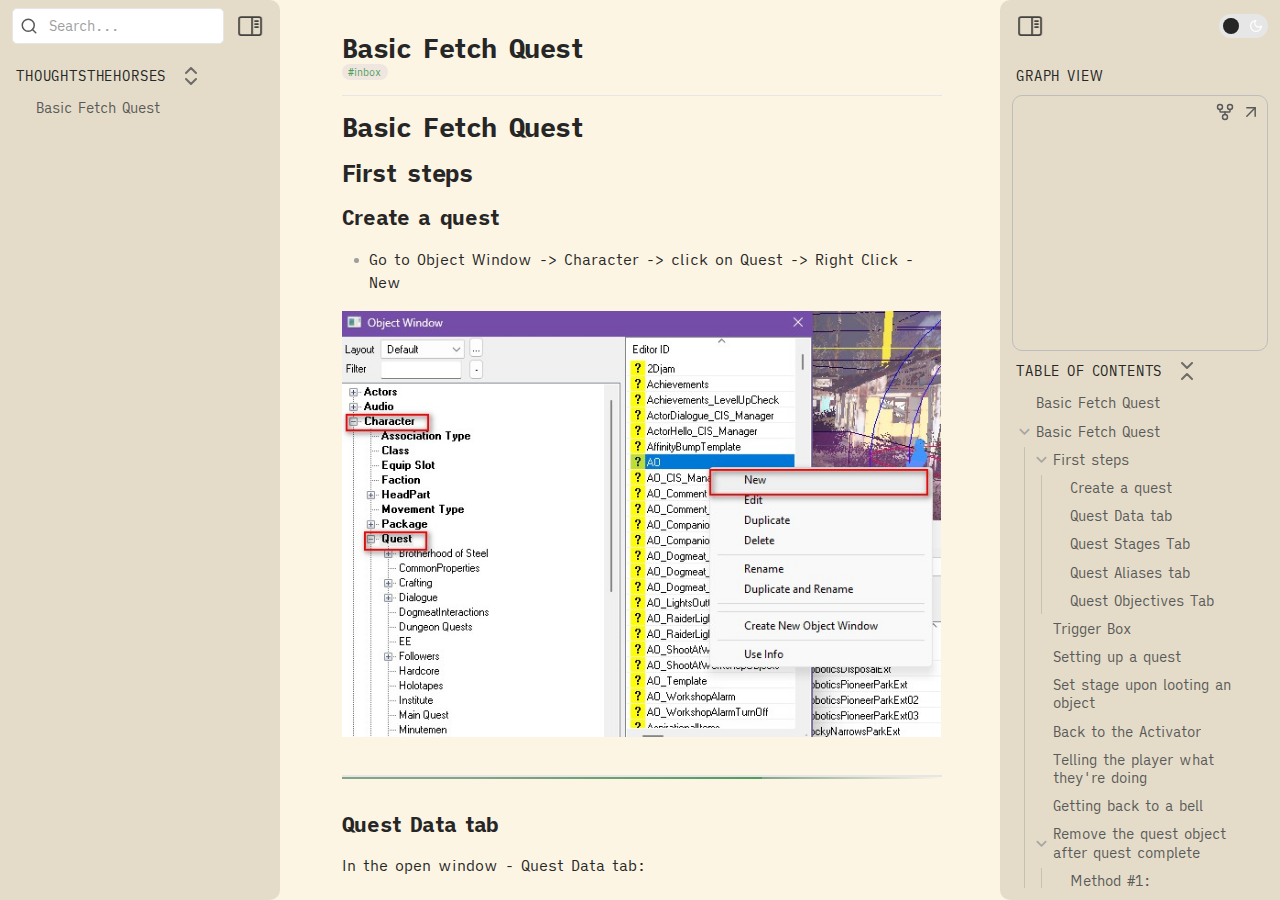
==== index.html @ 08d600d8 "index" ====
<!DOCTYPE html> <html lang="en"><head>
<title>Basic Fetch Quest</title>
<base href=".">
<meta name="pathname" content="basic-fetch-quest.html">
<meta name="description" content="ThoughtsTheHorses - Basic Fetch Quest">
<meta property="og:title" content="Basic Fetch Quest">
<meta property="og:description" content="ThoughtsTheHorses - Basic Fetch Quest">
<meta property="og:type" content="website">
<meta property="og:url" content="basic-fetch-quest.html">
<meta property="og:image" content="app:/b90b2c4c52a01c85ecaa053e6151684f502d/C:/Users/maxpe/Documents/WORK STATION/ObsidianVaults/ThoughtsTheHorses/attachments/image/Basic Fetch Quest-1677757065014.jpeg?1735212727461">
<meta name="author" content="Maksim Ilinskii"><meta property="og:site_name" content="ThoughtsTheHorses"><meta name="viewport" content="width=device-width, initial-scale=1.0, user-scalable=yes, minimum-scale=1.0, maximum-scale=5.0"><meta charset="UTF-8"><link rel="alternate" type="application/rss+xml" title="RSS Feed" href="site-lib/rss.xml"><script async="" id="webpage-script" src="site-lib/scripts/webpage.js" onload="this.onload=null;this.setAttribute(&quot;loaded&quot;, &quot;true&quot;)"></script><script async="" id="graph-wasm-script" src="site-lib/scripts/graph-wasm.js" onload="this.onload=null;this.setAttribute(&quot;loaded&quot;, &quot;true&quot;)"></script><script async="" id="graph-render-worker-script" src="site-lib/scripts/graph-render-worker.js" onload="this.onload=null;this.setAttribute(&quot;loaded&quot;, &quot;true&quot;)"></script><link rel="icon" href="site-lib/media/favicon.png"><link rel="preload" href="site-lib/styles/snippets.css" as="style" onload="this.onload=null;this.rel='stylesheet'"><noscript><link rel="stylesheet" href="site-lib/styles/snippets.css"></noscript><link rel="stylesheet" href="site-lib/styles/obsidian.css"><link rel="preload" href="site-lib/styles/other-plugins.css" as="style" onload="this.onload=null;this.rel='stylesheet'"><noscript><link rel="stylesheet" href="site-lib/styles/other-plugins.css"></noscript><link rel="stylesheet" href="site-lib/styles/theme.css"><link rel="preload" href="site-lib/styles/global-variable-styles.css" as="style" onload="this.onload=null;this.rel='stylesheet'"><noscript><link rel="stylesheet" href="site-lib/styles/global-variable-styles.css"></noscript><link rel="preload" href="site-lib/styles/supported-plugins.css" as="style" onload="this.onload=null;this.rel='stylesheet'"><noscript><link rel="stylesheet" href="site-lib/styles/supported-plugins.css"></noscript><link rel="preload" href="site-lib/styles/main-styles.css" as="style" onload="this.onload=null;this.rel='stylesheet'"><noscript><link rel="stylesheet" href="site-lib/styles/main-styles.css"></noscript><style>body{--line-width:40em;--line-width-adaptive:40em;--file-line-width:40em;--sidebar-width:min(20em, 80vw);--collapse-arrow-size:11px;--tree-vertical-spacing:1.3em;--sidebar-margin:12px}:root{background-color:#202124}.sidebar{height:100%;font-size:14px;z-index:10;min-width:calc(var(--sidebar-width) + var(--divider-width-hover));max-width:calc(var(--sidebar-width) + var(--divider-width-hover));position:relative;overflow:hidden;overflow:clip;transition:min-width ease-in-out,max-width ease-in-out;transition-duration:.2s;contain:size}#left-sidebar{left:0}#right-sidebar{right:0}.sidebar.is-collapsed{min-width:0;max-width:0}.sidebar.floating{position:absolute}.sidebar .leaf-content{height:100%;min-width:calc(var(--sidebar-width) - var(--divider-width-hover));top:0;padding:var(--sidebar-margin);padding-top:4em;line-height:var(--line-height-tight);background-color:var(--background-secondary);transition:background-color,border-right,border-left,box-shadow;transition-duration:var(--color-fade-speed);transition-timing-function:ease-in-out;position:absolute;display:flex;flex-direction:column}.sidebar:not(.is-collapsed) .leaf-content{min-width:calc(max(100%,var(--sidebar-width)) - 3px);max-width:calc(max(100%,var(--sidebar-width)) - 3px)}#left-sidebar-content{left:0;border-top-right-radius:var(--radius-l);border-bottom-right-radius:var(--radius-l)}#right-sidebar-content{right:0;border-top-left-radius:var(--radius-l);border-bottom-left-radius:var(--radius-l)}.sidebar #left-sidebar-content,.sidebar #right-sidebar-content{contain:none!important;container-type:normal!important;animation:none!important}.sidebar:has(.leaf-content:empty):has(.topbar-content:empty){display:none}.sidebar-topbar{height:2em;width:var(--sidebar-width);top:var(--sidebar-margin);padding-inline:var(--sidebar-margin);z-index:1;position:fixed;display:flex;align-items:center;transition:width ease-in-out;transition-duration:inherit}.sidebar.is-collapsed .sidebar-topbar{width:calc(2.3em + var(--sidebar-margin) * 2)}.sidebar .sidebar-topbar.is-collapsed{width:0}#left-sidebar .sidebar-topbar{left:0;flex-direction:row}#right-sidebar .sidebar-topbar{right:0;flex-direction:row-reverse}#left-sidebar .topbar-content{margin-right:calc(2.3em + var(--sidebar-margin));flex-direction:row}#right-sidebar .topbar-content{margin-left:calc(2.3em + var(--sidebar-margin));flex-direction:row-reverse}.topbar-content{overflow:hidden visible;overflow:clip visible;width:100%;height:100%;display:flex;align-items:center;transition:inherit}.sidebar.is-collapsed .topbar-content{width:0;transition:inherit}.clickable-icon.sidebar-collapse-icon{background-color:transparent;color:var(--icon-color-focused);padding:2px!important;margin:0!important;height:100%!important;width:2.3em!important;margin-inline:0.14em!important;position:absolute}#left-sidebar .clickable-icon.sidebar-collapse-icon{transform:rotateY(180deg);right:var(--sidebar-margin)}#right-sidebar .clickable-icon.sidebar-collapse-icon{transform:rotateY(180deg);left:var(--sidebar-margin)}.clickable-icon.sidebar-collapse-icon svg.svg-icon{width:100%;height:100%}.feature-title{margin-left:4px;text-transform:uppercase;letter-spacing:.06em;margin-top:.75em;margin-bottom:.75em}.feature-header{display:flex;align-items:center;padding-top:0;font-size:1em;padding-left:0}body.floating-sidebars .sidebar{position:absolute}body{transition:background-color var(--color-fade-speed) ease-in-out}#layout{display:flex;flex-direction:row;height:100%;width:100%;align-items:stretch;justify-content:center}#center-content{flex-basis:100%;max-width:100%;width:100%;height:100%;display:flex;flex-direction:column;align-items:center;transition:opacity .2s ease-in-out;contain:inline-size}.hide{opacity:0!important;transition:opacity .2s ease-in-out;pointer-events:none}#center-content>.obsidian-document{padding-left:2em;padding-right:1em;margin-bottom:0;width:100%;width:-webkit-fill-available;width:-moz-available;width:fill-available;transition:background-color var(--color-fade-speed) ease-in-out;border-top-right-radius:var(--window-radius,var(--radius-m));border-top-left-radius:var(--window-radius,var(--radius-m));overflow-x:hidden!important;overflow-y:auto!important;display:flex!important;flex-direction:column!important;align-items:center!important;contain:inline-size}body #center-content>.obsidian-document>.markdown-preview-sizer{padding-bottom:80vh;width:100%;max-width:var(--line-width);flex-basis:var(--line-width);transition:background-color var(--color-fade-speed) ease-in-out;contain:inline-size}#center-content>.obsidian-document>div{width:100%!important;transition:background-color var(--color-fade-speed) ease-in-out;contain:inline-size}#center-content>.obsidian-document:not([data-type=markdown]).embed{display:flex;padding:1em;height:100%;width:100%;align-items:center;justify-content:center}#center-content>.obsidian-document:not([data-type=markdown]).embed>*{max-width:100%;max-height:100%;object-fit:contain}:not(h1,h2,h3,h4,h5,h6):has(> :is(.math:not(.math-inline),table)){overflow-x:auto!important}#center-content>.obsidian-document:not([data-type=markdown]){overflow-x:auto;contain:content;padding:0;margin:0;height:100%}.obsidian-document[data-type=attachment]{display:flex;flex-direction:column;align-items:center;justify-content:center;height:100%;width:100%}.obsidian-document[data-type=attachment]>*{outline:0;border:none;box-shadow:none}.obsidian-document[data-type=attachment] :is(img){max-width:90%;max-height:90%;object-fit:contain}.obsidian-document[data-type=attachment]>:is(audio){width:100%;max-width:min(90%,var(--line-width))}.obsidian-document[data-type=attachment]>:is(embed,iframe,video){width:100%;height:100%;max-width:100%;max-height:100%;object-fit:contain}.canvas-wrapper>:is(.header,.footer){z-index:100;position:absolute;display:flex;justify-content:center;flex-direction:column;width:100%;align-items:center}.scroll-highlight{position:absolute;width:100%;height:100%;pointer-events:none;z-index:1000;background-color:hsla(var(--color-accent-hsl),.25);opacity:0;padding:1em;inset:50%;translate:-50% -50%;border-radius:var(--radius-s)}</style><script defer="">async function loadIncludes(){let e=document.querySelectorAll("link[itemprop='include']");for(const t of e){let e=t.getAttribute("href");try{let o="";if(e.startsWith("https:")||e.startsWith("http:")||"file:"!=window.location.protocol){const l=await fetch(e);if(!l.ok){console.log("Could not include file: "+e),t?.remove();continue}o=await l.text()}else{const t=document.getElementById(btoa(encodeURI(e)));if(t){const e=JSON.parse(decodeURI(atob(t.getAttribute("value")??"")));o=e?.data??""}}let l=document.createRange().createContextualFragment(o),n=Array.from(l.children);for(let e of n)e?.classList?.add("hide"),e.style.transition="opacity 0.5s ease-in-out",setTimeout((()=>{e?.classList?.remove("hide")}),10);t.before(l),t.remove(),console.log("Included text: "+o),console.log("Included file: "+e)}catch(o){t?.remove(),console.log("Could not include file: "+e,o);continue}}}document.addEventListener("DOMContentLoaded",(()=>{loadIncludes()}));let isFileProtocol="file:"==location.protocol;function waitLoadScripts(e,t){let o=e.map((e=>document.getElementById(e+"-script")));!function e(l){let n=o[l],c=l+1;n?(n&&"true"!=n.getAttribute("loaded")||l<o.length&&e(c),l<o.length&&n.addEventListener("load",(()=>e(c)))):l<o.length?e(c):t()}(0)}</script></head><body class="publish css-settings-manager is-hidden-frameless show-ribbon code-styler code-styler-style-inline code-styler-gutter-highlight is-focused"><script defer="">let theme=localStorage.getItem("theme")||(window.matchMedia("(prefers-color-scheme: dark)").matches?"dark":"light");"dark"==theme?(document.body.classList.add("theme-dark"),document.body.classList.remove("theme-light")):(document.body.classList.add("theme-light"),document.body.classList.remove("theme-dark")),window.innerWidth<480?document.body.classList.add("is-phone"):window.innerWidth<768?document.body.classList.add("is-tablet"):window.innerWidth<1024?document.body.classList.add("is-small-screen"):document.body.classList.add("is-large-screen")</script><div class="parsed-feature-container" style="display: contents;"><link itemprop="include" href="site-lib/html/custom-head-content-content.html"></div><div id="layout"><div id="left-content" class="leaf" style="--sidebar-width: var(--sidebar-width-left);"><div id="left-sidebar" class="sidebar"><div class="sidebar-handle"></div><div class="sidebar-topbar"><div class="topbar-content"><div id="search-container"><div id="search-wrapper"><input enterkeyhint="search" type="search" spellcheck="false" placeholder="Search..."><div aria-label="Clear search" id="search-clear-button"></div></div></div></div><div class="clickable-icon sidebar-collapse-icon"><svg xmlns="http://www.w3.org/2000/svg" width="100%" height="100%" viewBox="0 0 24 24" fill="none" stroke="currentColor" stroke-width="3" stroke-linecap="round" stroke-linejoin="round" class="svg-icon"><path d="M21 3H3C1.89543 3 1 3.89543 1 5V19C1 20.1046 1.89543 21 3 21H21C22.1046 21 23 20.1046 23 19V5C23 3.89543 22.1046 3 21 3Z"></path><path d="M10 4V20"></path><path d="M4 7H7"></path><path d="M4 10H7"></path><path d="M4 13H7"></path></svg></div></div><div class="sidebar-content-wrapper"><div id="left-sidebar-content" class="leaf-content"><link itemprop="include" href="site-lib/html/file-tree-content.html"></div></div><script defer="">let ls = document.querySelector("#left-sidebar"); ls.classList.toggle("is-collapsed", window.innerWidth < 768); ls.style.setProperty("--sidebar-width", localStorage.getItem("sidebar-left-width"));</script></div></div><div id="center-content" class="leaf"><div class="obsidian-document markdown-preview-view markdown-rendered node-insert-event is-readable-line-width allow-fold-headings allow-fold-lists show-indentation-guide show-properties" data-type="markdown"><style id="MJX-CHTML-styles"></style><pre class="frontmatter language-yaml" tabindex="0" style="display: none;"><code class="language-yaml is-loaded"><span class="token key atrule">title</span><span class="token punctuation">:</span> Basic Fetch Quest
<span class="token key atrule">type</span><span class="token punctuation">:</span> 
<span class="token key atrule">created</span><span class="token punctuation">:</span> 12<span class="token punctuation">-</span>02<span class="token punctuation">-</span><span class="token number">2025</span><span class="token punctuation">,</span> 8<span class="token punctuation">:</span>30 pm
<span class="token key atrule">company</span><span class="token punctuation">:</span> 
<span class="token key atrule">project</span><span class="token punctuation">:</span> 
<span class="token key atrule">author</span><span class="token punctuation">:</span> Maksim Ilinskii
<span class="token key atrule">aliases</span><span class="token punctuation">:</span> 
<span class="token key atrule">source</span><span class="token punctuation">:</span> 
<span class="token key atrule">tags</span><span class="token punctuation">:</span>
  <span class="token punctuation">-</span> inbox</code><button class="copy-code-button"><svg xmlns="http://www.w3.org/2000/svg" width="24" height="24" viewBox="0 0 24 24" fill="none" stroke="currentColor" stroke-width="2" stroke-linecap="round" stroke-linejoin="round" class="svg-icon lucide-copy"><rect x="8" y="8" width="14" height="14" rx="2" ry="2"></rect><path d="M4 16c-1.1 0-2-.9-2-2V4c0-1.1.9-2 2-2h10c1.1 0 2 .9 2 2"></path></svg></button></pre><div class="markdown-preview-sizer markdown-preview-section"><div class="header"><h1 class="page-title heading" id="Basic_Fetch_Quest_0">Basic Fetch Quest</h1><div class="data-bar"></div></div><div class="markdown-preview-pusher" style="width: 1px; height: 0.1px; margin-bottom: 0px;"></div><div class="el-h1"><h1 data-heading="Basic Fetch Quest" dir="auto" class="heading" id="Basic_Fetch_Quest_1"><span class="heading-collapse-indicator collapse-indicator collapse-icon"><svg xmlns="http://www.w3.org/2000/svg" width="24" height="24" viewBox="0 0 24 24" fill="none" stroke="currentColor" stroke-width="2" stroke-linecap="round" stroke-linejoin="round" class="svg-icon right-triangle"><path d="M3 8L12 17L21 8"></path></svg></span>Basic Fetch Quest</h1></div><div class="el-h2"><h2 data-heading="First steps" dir="auto" class="heading" id="First_steps_0"><span class="heading-collapse-indicator collapse-indicator collapse-icon"><svg xmlns="http://www.w3.org/2000/svg" width="24" height="24" viewBox="0 0 24 24" fill="none" stroke="currentColor" stroke-width="2" stroke-linecap="round" stroke-linejoin="round" class="svg-icon right-triangle"><path d="M3 8L12 17L21 8"></path></svg></span>First steps</h2></div><div class="el-h3"><h3 data-heading="Create a quest" dir="auto" class="heading" id="Create_a_quest_0"><span class="heading-collapse-indicator collapse-indicator collapse-icon"><svg xmlns="http://www.w3.org/2000/svg" width="24" height="24" viewBox="0 0 24 24" fill="none" stroke="currentColor" stroke-width="2" stroke-linecap="round" stroke-linejoin="round" class="svg-icon right-triangle"><path d="M3 8L12 17L21 8"></path></svg></span>Create a quest</h3></div><div class="el-ul"><ul class="has-list-bullet">
<li data-line="0" dir="auto"><span class="list-bullet"></span>Go to Object Window -&gt; Character -&gt; click on Quest -&gt; Right Click - New </li>
</ul></div><div class="el-p"><p dir="auto"><span alt="Basic Fetch Quest-1677757065014.jpeg" src="attachments/image/basic-fetch-quest-1677757065014.jpeg" class="internal-embed media-embed image-embed is-loaded" target="_self"><img alt="Basic Fetch Quest-1677757065014.jpeg" src="attachments/image/basic-fetch-quest-1677757065014.jpeg" target="_self"></span></p></div><div class="el-hr"><hr></div><div class="el-h3"><h3 data-heading="Quest Data tab" dir="auto" class="heading" id="Quest_Data_tab_0"><span class="heading-collapse-indicator collapse-indicator collapse-icon"><svg xmlns="http://www.w3.org/2000/svg" width="24" height="24" viewBox="0 0 24 24" fill="none" stroke="currentColor" stroke-width="2" stroke-linecap="round" stroke-linejoin="round" class="svg-icon right-triangle"><path d="M3 8L12 17L21 8"></path></svg></span>Quest Data tab</h3></div><div class="el-p"><p dir="auto">In the open window - Quest Data tab:</p></div><div class="el-ul"><ul class="has-list-bullet">
<li data-line="0" dir="auto"><span class="list-bullet"></span>Give ID</li>
<li data-line="1" dir="auto"><span class="list-bullet"></span>Give the Quest Name</li>
<li data-line="2" dir="auto"><span class="list-bullet"></span>Type: Side Quests </li>
<li data-line="3" dir="auto"><span class="list-bullet"></span>Give a Priority 50</li>
<li data-line="4" dir="auto"><span class="list-bullet"></span>Remove Start Game Enabled</li>
<li data-line="5" dir="auto"><span class="list-bullet"></span>Quest Completion XP - XPMiscQuestLowLvlSmaller</li>
</ul></div><div class="el-p"><p dir="auto"><span alt="Basic Fetch Quest-1677757600637.jpeg" src="attachments/image/basic-fetch-quest-1677757600637.jpeg" class="internal-embed media-embed image-embed is-loaded" target="_self"><img alt="Basic Fetch Quest-1677757600637.jpeg" src="attachments/image/basic-fetch-quest-1677757600637.jpeg" target="_self"></span></p></div><div class="el-hr"><hr></div><div class="el-h3"><h3 data-heading="Quest Stages Tab" dir="auto" class="heading" id="Quest_Stages_Tab_0"><span class="heading-collapse-indicator collapse-indicator collapse-icon"><svg xmlns="http://www.w3.org/2000/svg" width="24" height="24" viewBox="0 0 24 24" fill="none" stroke="currentColor" stroke-width="2" stroke-linecap="round" stroke-linejoin="round" class="svg-icon right-triangle"><path d="M3 8L12 17L21 8"></path></svg></span>Quest Stages Tab</h3></div><div class="el-p"><p dir="auto">In Quest Stages tab:</p></div><div class="el-ul"><ul class="has-list-bullet">
<li data-line="0" dir="auto"><span class="list-bullet"></span>Set up the stages
Stage 10 <strong>Papyrus Fragment</strong>:</li>
</ul></div><div class="el-pre code-styler-pre-parent"><pre class="code-styler-pre" defaultfold="false"><div class="code-styler-header-container-hidden"></div><code data-line="0"><div class="code-styler-line"><div class="code-styler-line-number">1</div><div class="code-styler-line-text">SetObjectiveDisplayed(10)</div></div></code><button class="copy-code-button"><svg xmlns="http://www.w3.org/2000/svg" width="24" height="24" viewBox="0 0 24 24" fill="none" stroke="currentColor" stroke-width="2" stroke-linecap="round" stroke-linejoin="round" class="svg-icon lucide-copy"><rect x="8" y="8" width="14" height="14" rx="2" ry="2"></rect><path d="M4 16c-1.1 0-2-.9-2-2V4c0-1.1.9-2 2-2h10c1.1 0 2 .9 2 2"></path></svg></button></pre></div><div class="el-p"><p dir="auto">Stage 20:</p></div><div class="el-pre code-styler-pre-parent"><pre class="code-styler-pre" defaultfold="false"><div class="code-styler-header-container-hidden"></div><code data-line="0"><div class="code-styler-line"><div class="code-styler-line-number">1</div><div class="code-styler-line-text">SetObjectiveCompleted(10)</div></div><div class="code-styler-line"><div class="code-styler-line-number">2</div><div class="code-styler-line-text">SetObjectiveDisplayed(20)</div></div></code><button class="copy-code-button"><svg xmlns="http://www.w3.org/2000/svg" width="24" height="24" viewBox="0 0 24 24" fill="none" stroke="currentColor" stroke-width="2" stroke-linecap="round" stroke-linejoin="round" class="svg-icon lucide-copy"><rect x="8" y="8" width="14" height="14" rx="2" ry="2"></rect><path d="M4 16c-1.1 0-2-.9-2-2V4c0-1.1.9-2 2-2h10c1.1 0 2 .9 2 2"></path></svg></button></pre></div><div class="el-p"><p dir="auto">Stage 30:
First you need to set everything up. Follow the tutorial, then check out <a data-tooltip-position="top" aria-label="Basic Fetch Quest > Method 2" data-href="Basic Fetch Quest#Method 2" href="basic-fetch-quest.html#Method_2_0" class="internal-link" target="_self" rel="noopener nofollow">Method 2 down below</a> to get the script for Stage 30.</p></div><div class="el-hr"><hr></div><div class="el-h3"><h3 data-heading="Quest Aliases tab" dir="auto" class="heading" id="Quest_Aliases_tab_0"><span class="heading-collapse-indicator collapse-indicator collapse-icon"><svg xmlns="http://www.w3.org/2000/svg" width="24" height="24" viewBox="0 0 24 24" fill="none" stroke="currentColor" stroke-width="2" stroke-linecap="round" stroke-linejoin="round" class="svg-icon right-triangle"><path d="M3 8L12 17L21 8"></path></svg></span>Quest Aliases tab</h3></div><div class="el-p"><p dir="auto">You need to have a reference to an object. </p></div><div class="el-p"><p dir="auto">Right-click → <mark>New Reference Alias</mark></p></div><div class="el-p"><p dir="auto"><span alt="Basic Fetch Quest-1677759608216.jpeg" src="attachments/image/basic-fetch-quest-1677759608216.jpeg" class="internal-embed media-embed image-embed is-loaded" target="_self"><img alt="Basic Fetch Quest-1677759608216.jpeg" src="attachments/image/basic-fetch-quest-1677759608216.jpeg" target="_self"></span></p></div><div class="el-hr"><hr></div><div class="el-p"><p dir="auto">In the open Reference Alias window:</p></div><div class="el-ul"><ul class="has-list-bullet">
<li data-line="0" dir="auto"><span class="list-bullet"></span>Give Alias a name </li>
<li data-line="1" dir="auto"><span class="list-bullet"></span>Click Specific Reference → Select Forced Reference</li>
</ul></div><div class="el-p"><p dir="auto"><span alt="Basic Fetch Quest-1677759893121.jpeg" src="attachments/image/basic-fetch-quest-1677759893121.jpeg" class="internal-embed media-embed image-embed is-loaded" target="_self"><img alt="Basic Fetch Quest-1677759893121.jpeg" src="attachments/image/basic-fetch-quest-1677759893121.jpeg" target="_self"></span></p></div><div class="el-hr"><hr></div><div class="el-p"><p dir="auto">In the open window, Select Reference in Render Window</p></div><div class="el-p"><p dir="auto"><span alt="Basic Fetch Quest-1677759941079.jpeg" src="attachments/image/basic-fetch-quest-1677759941079.jpeg" class="internal-embed media-embed image-embed is-loaded" target="_self"><img alt="Basic Fetch Quest-1677759941079.jpeg" src="attachments/image/basic-fetch-quest-1677759941079.jpeg" target="_self"></span></p></div><div class="el-p"><p dir="auto">There, you click on the object in the world.</p></div><div class="el-hr"><hr></div><div class="el-h3"><h3 data-heading="Quest Objectives Tab" dir="auto" class="heading" id="Quest_Objectives_Tab_0"><span class="heading-collapse-indicator collapse-indicator collapse-icon"><svg xmlns="http://www.w3.org/2000/svg" width="24" height="24" viewBox="0 0 24 24" fill="none" stroke="currentColor" stroke-width="2" stroke-linecap="round" stroke-linejoin="round" class="svg-icon right-triangle"><path d="M3 8L12 17L21 8"></path></svg></span>Quest Objectives Tab</h3></div><div class="el-p"><p dir="auto">In this tab, you need to reference an objective stage to your alias, so to say:</p></div><div class="el-ul"><ul class="has-list-bullet">
<li data-line="0" dir="auto"><span class="list-bullet"></span>Right-click on <mark>Target Ref</mark> → <mark>New</mark> → Select your alias <mark>FirstObjective</mark> (Usually it will default to the first alias it finds by itself)</li>
</ul></div><div class="el-p"><p dir="auto">In the game, it will show the quest marker to the object the player needs to go to.</p></div><div class="el-hr"><hr></div><div class="el-h2"><h2 data-heading="Trigger Box" dir="auto" class="heading" id="Trigger_Box_0"><span class="heading-collapse-indicator collapse-indicator collapse-icon"><svg xmlns="http://www.w3.org/2000/svg" width="24" height="24" viewBox="0 0 24 24" fill="none" stroke="currentColor" stroke-width="2" stroke-linecap="round" stroke-linejoin="round" class="svg-icon right-triangle"><path d="M3 8L12 17L21 8"></path></svg></span>Trigger Box</h2></div><div class="el-ul"><ul class="has-list-bullet">
<li data-line="0" dir="auto"><span class="list-bullet"></span>To add a trigger box, go to Object Windows and find <code class="code-styler-inline">DefaultSetStageTriggerPlayerOnly</code> and drag it into the world</li>
<li data-line="1" dir="auto"><span class="list-bullet"></span>Put it where you want and press 2 to scale it</li>
<li data-line="2" dir="auto"><span class="list-bullet"></span>Then double-click it and go to Scripts tab</li>
<li data-line="3" dir="auto"><span class="list-bullet"></span>Double-click on <code class="code-styler-inline">defaultrefontriggerenter</code>
<span alt="Basic Fetch Quest-1677690144453.jpeg" src="attachments/image/basic-fetch-quest-1677690144453.jpeg" class="internal-embed media-embed image-embed is-loaded" target="_self"><img alt="Basic Fetch Quest-1677690144453.jpeg" src="attachments/image/basic-fetch-quest-1677690144453.jpeg" target="_self"></span></li>
</ul></div><div class="el-blockquote"><blockquote dir="auto">
<p>We deleted the second trigger box from the first tutorial.</p>
</blockquote></div><div class="el-hr"><hr></div><div class="el-ul"><ul class="has-list-bullet">
<li data-line="0" dir="auto"><span class="list-bullet"></span>Then we go to our quest file → <mark>Quest Aliases</mark> and open <mark>FirstObjective</mark> in the list of Alias Names.</li>
</ul></div><div class="el-p"><p dir="auto"><span alt="Basic Fetch Quest-1677678156830.jpeg" src="attachments/image/basic-fetch-quest-1677678156830.jpeg" class="internal-embed media-embed image-embed is-loaded" target="_self"><img alt="Basic Fetch Quest-1677678156830.jpeg" src="attachments/image/basic-fetch-quest-1677678156830.jpeg" target="_self"></span></p></div><div class="el-hr"><hr></div><div class="el-ul"><ul class="has-list-bullet">
<li data-line="0" dir="auto"><span class="list-bullet"></span>Then check that everything is ok:</li>
</ul></div><div class="el-p"><p dir="auto"><span alt="Basic Fetch Quest-1677678219185.jpeg" src="attachments/image/basic-fetch-quest-1677678219185.jpeg" class="internal-embed media-embed image-embed is-loaded" target="_self"><img alt="Basic Fetch Quest-1677678219185.jpeg" src="attachments/image/basic-fetch-quest-1677678219185.jpeg" target="_self"></span></p></div><div class="el-p"><p dir="auto">Sometimes you might get unknown things  here. It's pretty rare generally and usually it solves itself when you hit "Yes" to that. But it's best to make sure.</p></div><div class="el-p"><p dir="auto">When you get those warnings, read them through, take them seriously, and consider what you're about to delete so you won't have any problems.</p></div><div class="el-hr"><hr></div><div class="el-ul"><ul class="has-list-bullet">
<li data-line="0" dir="auto"><span class="list-bullet"></span>For this tutorial, we're going to select a rare blow torch and put it on the ground.</li>
</ul></div><div class="el-p"><p dir="auto"><span alt="Basic Fetch Quest-1677678488657.jpeg" src="attachments/image/basic-fetch-quest-1677678488657.jpeg" class="internal-embed media-embed image-embed is-loaded" target="_self"><img alt="Basic Fetch Quest-1677678488657.jpeg" src="attachments/image/basic-fetch-quest-1677678488657.jpeg" target="_self"></span></p></div><div class="el-hr"><hr></div><div class="el-ul"><ul class="has-list-bullet">
<li data-line="0" dir="auto"><span class="list-bullet"></span>Now you should create an activator. You can either select a <mark>HotelBell</mark> object:</li>
</ul></div><div class="el-p"><p dir="auto"><span alt="Basic Fetch Quest-1677678665908.jpeg" src="attachments/image/basic-fetch-quest-1677678665908.jpeg" class="internal-embed media-embed image-embed is-loaded" target="_self"><img alt="Basic Fetch Quest-1677678665908.jpeg" src="attachments/image/basic-fetch-quest-1677678665908.jpeg" target="_self"></span></p></div><div class="el-div"><div data-callout-metadata="" data-callout-fold="" data-callout="note" class="callout"><div class="callout-title" dir="auto"><div class="callout-icon"><svg xmlns="http://www.w3.org/2000/svg" width="24" height="24" viewBox="0 0 24 24" fill="none" stroke="currentColor" stroke-width="2" stroke-linecap="round" stroke-linejoin="round" class="svg-icon lucide-pencil"><path d="M21.174 6.812a1 1 0 0 0-3.986-3.987L3.842 16.174a2 2 0 0 0-.5.83l-1.321 4.352a.5.5 0 0 0 .623.622l4.353-1.32a2 2 0 0 0 .83-.497z"></path><path d="m15 5 4 4"></path></svg></div><div class="callout-title-inner">Note</div></div><div class="callout-content">
<p dir="auto">I made a custom activator from static object by following <a data-tooltip-position="top" aria-label="Creation Kit make static objects look like activators" data-href="Creation Kit make static objects look like activators" href="games/fallout-4/fallout-4-modding/creation-kit-make-static-objects-look-like-activators.html" class="internal-link" target="_self" rel="noopener nofollow">this</a> tutorial. I made it a phone.</p>
</div></div></div><div class="el-div"><div data-callout-metadata="" data-callout-fold="" data-callout="note" class="callout"><div class="callout-title" dir="auto"><div class="callout-icon"><svg xmlns="http://www.w3.org/2000/svg" width="24" height="24" viewBox="0 0 24 24" fill="none" stroke="currentColor" stroke-width="2" stroke-linecap="round" stroke-linejoin="round" class="svg-icon lucide-pencil"><path d="M21.174 6.812a1 1 0 0 0-3.986-3.987L3.842 16.174a2 2 0 0 0-.5.83l-1.321 4.352a.5.5 0 0 0 .623.622l4.353-1.32a2 2 0 0 0 .83-.497z"></path><path d="m15 5 4 4"></path></svg></div><div class="callout-title-inner">Note</div></div><div class="callout-content">
<p dir="auto">In the example bellow, the Bell's ID is called <mark>kgQuest_TurnInBell</mark>. Further in this tutorial, you'll see the name <mark>mxpQuest_TurnInBell</mark>.</p>
</div></div></div><div class="el-p"><p dir="auto"><span alt="Basic Fetch Quest-1677679041070.jpeg" src="attachments/image/basic-fetch-quest-1677679041070.jpeg" class="internal-embed media-embed image-embed is-loaded" target="_self"><img alt="Basic Fetch Quest-1677679041070.jpeg" src="attachments/image/basic-fetch-quest-1677679041070.jpeg" target="_self"></span></p></div><div class="el-p"><p dir="auto">OR,</p></div><div class="el-p"><p dir="auto">you can select the phone with the activator you've made previously on the workbench:</p></div><div class="el-p"><p dir="auto"><span alt="Basic Fetch Quest-1677679202384.jpeg" src="attachments/image/basic-fetch-quest-1677679202384.jpeg" class="internal-embed media-embed image-embed is-loaded" target="_self"><img alt="Basic Fetch Quest-1677679202384.jpeg" src="attachments/image/basic-fetch-quest-1677679202384.jpeg" target="_self"></span></p></div><div class="el-hr"><hr></div><div class="el-h2"><h2 data-heading="Setting up a quest" dir="auto" class="heading" id="Setting_up_a_quest_0"><span class="heading-collapse-indicator collapse-indicator collapse-icon"><svg xmlns="http://www.w3.org/2000/svg" width="24" height="24" viewBox="0 0 24 24" fill="none" stroke="currentColor" stroke-width="2" stroke-linecap="round" stroke-linejoin="round" class="svg-icon right-triangle"><path d="M3 8L12 17L21 8"></path></svg></span>Setting up a quest</h2></div><div class="el-p"><p dir="auto">A few notes first:</p></div><div class="el-div"><div data-callout-metadata="" data-callout-fold="" data-callout="note" class="callout"><div class="callout-title" dir="auto"><div class="callout-icon"><svg xmlns="http://www.w3.org/2000/svg" width="24" height="24" viewBox="0 0 24 24" fill="none" stroke="currentColor" stroke-width="2" stroke-linecap="round" stroke-linejoin="round" class="svg-icon lucide-pencil"><path d="M21.174 6.812a1 1 0 0 0-3.986-3.987L3.842 16.174a2 2 0 0 0-.5.83l-1.321 4.352a.5.5 0 0 0 .623.622l4.353-1.32a2 2 0 0 0 .83-.497z"></path><path d="m15 5 4 4"></path></svg></div><div class="callout-title-inner">Note</div></div><div class="callout-content">
<p dir="auto">Use Designer Notes field as a reminder what Player does on a certain stage of the quest.</p>
</div></div></div><div class="el-ul"><ul class="has-list-bullet">
<li data-line="0" dir="auto"><span class="list-bullet"></span>To create a stage, find your quest if you already created it and double click it. </li>
<li data-line="1" dir="auto"><span class="list-bullet"></span>Then, right-click on the left field → New</li>
</ul></div><div class="el-p"><p dir="auto"><span alt="Basic Fetch Quest-1677679740484.jpeg" src="attachments/image/basic-fetch-quest-1677679740484.jpeg" class="internal-embed media-embed image-embed is-loaded" target="_self"><img alt="Basic Fetch Quest-1677679740484.jpeg" src="attachments/image/basic-fetch-quest-1677679740484.jpeg" target="_self"></span></p></div><div class="el-hr"><hr></div><div class="el-ul"><ul class="has-list-bullet">
<li data-line="0" dir="auto"><span class="list-bullet"></span>Put the number of the stage</li>
</ul></div><div class="el-p"><p dir="auto"><span alt="Basic Fetch Quest-1677679877210.jpeg" src="attachments/image/basic-fetch-quest-1677679877210.jpeg" class="internal-embed media-embed image-embed is-loaded" target="_self"><img alt="Basic Fetch Quest-1677679877210.jpeg" src="attachments/image/basic-fetch-quest-1677679877210.jpeg" target="_self"></span></p></div><div class="el-hr"><hr></div><div class="el-ul"><ul class="has-list-bullet">
<li data-line="0" dir="auto"><span class="list-bullet"></span>Everything will be greyed out. We need to create a new log entry:</li>
</ul></div><div class="el-p"><p dir="auto"><span alt="Basic Fetch Quest-1677680003737.jpeg" src="attachments/image/basic-fetch-quest-1677680003737.jpeg" class="internal-embed media-embed image-embed is-loaded" target="_self"><img alt="Basic Fetch Quest-1677680003737.jpeg" src="attachments/image/basic-fetch-quest-1677680003737.jpeg" target="_self"></span></p></div><div class="el-hr"><hr></div><div class="el-ul"><ul class="has-list-bullet">
<li data-line="0" dir="auto"><span class="list-bullet"></span>Then I put a Designer Note: Player rang the phone. In log entry you can enter what will be in Pip Boy's log.</li>
</ul></div><div class="el-p"><p dir="auto"><span alt="Basic Fetch Quest-1677680323941.jpeg" src="attachments/image/basic-fetch-quest-1677680323941.jpeg" class="internal-embed media-embed image-embed is-loaded" target="_self"><img alt="Basic Fetch Quest-1677680323941.jpeg" src="attachments/image/basic-fetch-quest-1677680323941.jpeg" target="_self"></span></p></div><div class="el-hr"><hr></div><div class="el-h2"><h2 data-heading="Set stage upon looting an object" dir="auto" class="heading" id="Set_stage_upon_looting_an_object_0"><span class="heading-collapse-indicator collapse-indicator collapse-icon"><svg xmlns="http://www.w3.org/2000/svg" width="24" height="24" viewBox="0 0 24 24" fill="none" stroke="currentColor" stroke-width="2" stroke-linecap="round" stroke-linejoin="round" class="svg-icon right-triangle"><path d="M3 8L12 17L21 8"></path></svg></span>Set stage upon looting an object</h2></div><div class="el-p"><p dir="auto">Now that we schemed the flow of the quests, we need to arrange so that quest know about these things. So these stages can actually be reached.</p></div><div class="el-ol"><ol>
<li data-line="0" dir="auto">Now we go to our blowtorch</li>
<li data-line="1" dir="auto">We go to Gameplay → Papyrus Manager and search for the script <code class="code-styler-inline">defaultrefoncontainerchangedto</code> and drag it to the objects Scripts tab</li>
</ol></div><div class="el-p"><p dir="auto"><span alt="cropped_Set stage upon looting an object-1677675243411.svg" src="attachments/cropped_set-stage-upon-looting-an-object-1677675243411.svg" class="internal-embed media-embed image-embed is-loaded" target="_self" style="width: 900px; max-width: 100%;"><img alt="cropped_Set stage upon looting an object-1677675243411.svg" src="attachments/cropped_set-stage-upon-looting-an-object-1677675243411.svg" target="_self" style="width: 900px; max-width: 100%;"></span></p></div><div class="el-div"><div data-callout-metadata="" data-callout-fold="" data-callout="note" class="callout"><div class="callout-title" dir="auto"><div class="callout-icon"><svg xmlns="http://www.w3.org/2000/svg" width="24" height="24" viewBox="0 0 24 24" fill="none" stroke="currentColor" stroke-width="2" stroke-linecap="round" stroke-linejoin="round" class="svg-icon lucide-pencil"><path d="M21.174 6.812a1 1 0 0 0-3.986-3.987L3.842 16.174a2 2 0 0 0-.5.83l-1.321 4.352a.5.5 0 0 0 .623.622l4.353-1.32a2 2 0 0 0 .83-.497z"></path><path d="m15 5 4 4"></path></svg></div><div class="callout-title-inner">Note</div></div><div class="callout-content">
<p dir="auto">The idea with containers is that any NPC or the player is a container as well. So they pick up an item, it goes into their inventory (=container). </p>
<p dir="auto">When item is out in the world it's not in the container, so we want to know it moved into container (<code class="code-styler-inline">defaultrefoncontainerchangedto</code>). So we're monitoring for when this changes to a container. </p>
<p dir="auto">Generally NPCs don't pick up random items. The items don't put into containers automatically, and we can actually set this up so that the only Player can do it, but generally we don't need to worry about it.</p>
</div></div></div><div class="el-hr"><hr></div><div class="el-ol"><ol start="3">
<li data-line="0" dir="auto">Then, double-click <code class="code-styler-inline">defaultrefoncontainerchangedto</code>)</li>
<li data-line="1" dir="auto">Double click <code class="code-styler-inline">MyQuest</code> in the opened window</li>
<li data-line="2" dir="auto">On the right of the window, on <code class="code-styler-inline">PickObject</code> select your quest:</li>
</ol></div><div class="el-p"><p dir="auto"><span alt="Set stage upon looting an object-1677677183076.jpeg" src="attachments/image/set-stage-upon-looting-an-object-1677677183076.jpeg" class="internal-embed media-embed image-embed is-loaded" target="_self"><img alt="Set stage upon looting an object-1677677183076.jpeg" src="attachments/image/set-stage-upon-looting-an-object-1677677183076.jpeg" target="_self"></span></p></div><div class="el-hr"><hr></div><div class="el-ol"><ol start="6">
<li data-line="0" dir="auto">Click <code class="code-styler-inline">StageToSet</code> and enter value of the stage this item should be connected to.</li>
</ol></div><div class="el-p"><p dir="auto"><span alt="Set stage upon looting an object-1677677384942.jpeg" src="attachments/image/set-stage-upon-looting-an-object-1677677384942.jpeg" class="internal-embed media-embed image-embed is-loaded" target="_self"><img alt="Set stage upon looting an object-1677677384942.jpeg" src="attachments/image/set-stage-upon-looting-an-object-1677677384942.jpeg" target="_self"></span></p></div><div class="el-hr"><hr></div><div class="el-ol"><ol start="7">
<li data-line="0" dir="auto">A player can run into say, second stage of the quest too early and trigger it. Then we use <code class="code-styler-inline">PrereqStage</code> and put the stage the player should trigger before the second stage can be triggered.</li>
</ol></div><div class="el-p"><p dir="auto"><span alt="Set stage upon looting an object-1677677685035.jpeg" src="attachments/image/set-stage-upon-looting-an-object-1677677685035.jpeg" class="internal-embed media-embed image-embed is-loaded" target="_self"><img alt="Set stage upon looting an object-1677677685035.jpeg" src="attachments/image/set-stage-upon-looting-an-object-1677677685035.jpeg" target="_self"></span></p></div><div class="el-hr"><hr></div><div class="el-ol"><ol start="8">
<li data-line="0" dir="auto">We can also make sure that only the player can pick it up</li>
</ol></div><div class="el-p"><p dir="auto"><span alt="Basic Fetch Quest-1677680947190.jpeg" src="attachments/image/basic-fetch-quest-1677680947190.jpeg" class="internal-embed media-embed image-embed is-loaded" target="_self"><img alt="Basic Fetch Quest-1677680947190.jpeg" src="attachments/image/basic-fetch-quest-1677680947190.jpeg" target="_self"></span></p></div><div class="el-hr"><hr></div><div class="el-p"><p dir="auto"><code class="code-styler-inline">TurnOffStage</code> means if it reaches that stage in your quest, then it should no longer do these things. So if something else happened first… It can be an interesting way to prevent quests that you don't want to fire later. </p></div><div class="el-p"><p dir="auto">For example, you had an NPC that you had to turn into this item, and they died, then maybe you don't want picking up the torch and triggering the quest. Because that NPC is dead, and you couldn't turn it into them anyway. </p></div><div class="el-p"><p dir="auto">The document String says:</p></div><div class="el-blockquote"><blockquote dir="auto">
<p>If the quest stage is equal or greater than <code class="code-styler-inline">TurnOffStage</code>, further events are ignored</p>
</blockquote></div><div class="el-div"><div data-callout-metadata="" data-callout-fold="" data-callout="note" class="callout"><div class="callout-title" dir="auto"><div class="callout-icon"><svg xmlns="http://www.w3.org/2000/svg" width="24" height="24" viewBox="0 0 24 24" fill="none" stroke="currentColor" stroke-width="2" stroke-linecap="round" stroke-linejoin="round" class="svg-icon lucide-pencil"><path d="M21.174 6.812a1 1 0 0 0-3.986-3.987L3.842 16.174a2 2 0 0 0-.5.83l-1.321 4.352a.5.5 0 0 0 .623.622l4.353-1.32a2 2 0 0 0 .83-.497z"></path><path d="m15 5 4 4"></path></svg></div><div class="callout-title-inner">Note</div></div><div class="callout-content">
<p dir="auto">This stage does not actually have to be set—any quest stage equal or higher will turn off this script.</p>
</div></div></div><div class="el-ol"><ol>
<li data-line="0" dir="auto"><code class="code-styler-inline">ItemChangedTo</code> — his is the way to set up which container it went to. So you could do things like monitoring for a player putting an item into particular container-- maybe you want to only respond to them-- you want to tell them to put it in the workbench, and then you could set up this <code class="code-styler-inline">ItemChangedToReferences</code> to point to all bunch of different workshops or something like that.</li>
</ol></div><div class="el-p"><p dir="auto">Or tell them to put it into a very specific locker somewhere that you set up in the world.</p></div><div class="el-hr"><hr></div><div class="el-h2"><h2 data-heading="Back to the Activator" dir="auto" class="heading" id="Back_to_the_Activator_0"><span class="heading-collapse-indicator collapse-indicator collapse-icon"><svg xmlns="http://www.w3.org/2000/svg" width="24" height="24" viewBox="0 0 24 24" fill="none" stroke="currentColor" stroke-width="2" stroke-linecap="round" stroke-linejoin="round" class="svg-icon right-triangle"><path d="M3 8L12 17L21 8"></path></svg></span>Back to the Activator</h2></div><div class="el-p"><p dir="auto">Now we want the stage 30 to happen when the Player clicks on the bell/phone. We double-click it → Go to Scripts Tab → Add and search for <code class="code-styler-inline">defaultrefonactivate</code></p></div><div class="el-p"><p dir="auto"><span alt="Basic Fetch Quest-1677682653020.jpeg" src="attachments/image/basic-fetch-quest-1677682653020.jpeg" class="internal-embed media-embed image-embed is-loaded" target="_self"><img alt="Basic Fetch Quest-1677682653020.jpeg" src="attachments/image/basic-fetch-quest-1677682653020.jpeg" target="_self"></span></p></div><div class="el-hr"><hr></div><div class="el-p"><p dir="auto">In the open window we set up:</p></div><div class="el-ul"><ul class="has-list-bullet">
<li data-line="0" dir="auto"><span class="list-bullet"></span>MyQuest - our quest again </li>
<li data-line="1" dir="auto"><span class="list-bullet"></span>StageToSet to 30.</li>
<li data-line="2" dir="auto"><span class="list-bullet"></span>We also set PreReq stage to 20 (i.e. prev stage)</li>
</ul></div><div class="el-p"><p dir="auto"><span alt="Basic Fetch Quest-1677682963978.jpeg" src="attachments/image/basic-fetch-quest-1677682963978.jpeg" class="internal-embed media-embed image-embed is-loaded" target="_self"><img alt="Basic Fetch Quest-1677682963978.jpeg" src="attachments/image/basic-fetch-quest-1677682963978.jpeg" target="_self"></span></p></div><div class="el-hr"><hr></div><div class="el-h2"><h2 data-heading="Telling the player what they're doing" dir="auto" class="heading" id="Telling_the_player_what_they're_doing_0"><span class="heading-collapse-indicator collapse-indicator collapse-icon"><svg xmlns="http://www.w3.org/2000/svg" width="24" height="24" viewBox="0 0 24 24" fill="none" stroke="currentColor" stroke-width="2" stroke-linecap="round" stroke-linejoin="round" class="svg-icon right-triangle"><path d="M3 8L12 17L21 8"></path></svg></span>Telling the player what they're doing</h2></div><div class="el-div"><div data-callout-metadata="" data-callout-fold="" data-callout="warning" class="callout"><div class="callout-title" dir="auto"><div class="callout-icon"><svg xmlns="http://www.w3.org/2000/svg" width="24" height="24" viewBox="0 0 24 24" fill="none" stroke="currentColor" stroke-width="2" stroke-linecap="round" stroke-linejoin="round" class="svg-icon lucide-alert-triangle"><path d="m21.73 18-8-14a2 2 0 0 0-3.48 0l-8 14A2 2 0 0 0 4 21h16a2 2 0 0 0 1.73-3"></path><path d="M12 9v4"></path><path d="M12 17h.01"></path></svg></div><div class="callout-title-inner">Warning</div></div><div class="callout-content">
<p dir="auto">Any time you go to the Objectives tab, make sure you press Ok on your forms and save. Because it tends to crash.</p>
</div></div></div><div class="el-ul"><ul class="has-list-bullet">
<li data-line="0" dir="auto"><span class="list-bullet"></span>Open Quest Objectives </li>
<li data-line="1" dir="auto"><span class="list-bullet"></span>In display Text enter what you want to display to the player. Say: Find the Rare Torch
<span height="409" alt="Basic Fetch Quest-1677683528041.jpeg" src="attachments/image/basic-fetch-quest-1677683528041.jpeg" class="internal-embed media-embed image-embed is-loaded" target="_self" style="width: 700px; max-width: 100%;"><img alt="Basic Fetch Quest-1677683528041.jpeg" height="409" src="attachments/image/basic-fetch-quest-1677683528041.jpeg" target="_self" style="width: 700px; max-width: 100%;"></span></li>
</ul></div><div class="el-hr"><hr></div><div class="el-p"><p dir="auto">Then add the second Objective: Ring the bell/phone</p></div><div class="el-p"><p dir="auto"><span alt="Basic Fetch Quest-1677683626643.jpeg" src="attachments/image/basic-fetch-quest-1677683626643.jpeg" class="internal-embed media-embed image-embed is-loaded" target="_self"><img alt="Basic Fetch Quest-1677683626643.jpeg" src="attachments/image/basic-fetch-quest-1677683626643.jpeg" target="_self"></span></p></div><div class="el-p"><p dir="auto"><span alt="Basic Fetch Quest-1677683666058.jpeg" src="attachments/image/basic-fetch-quest-1677683666058.jpeg" class="internal-embed media-embed image-embed is-loaded" target="_self"><img alt="Basic Fetch Quest-1677683666058.jpeg" src="attachments/image/basic-fetch-quest-1677683666058.jpeg" target="_self"></span></p></div><div class="el-ul"><ul class="has-list-bullet">
<li data-line="0" dir="auto"><span class="list-bullet"></span>
<p>Then we get back to Blowtorch</p>
</li>
<li data-line="1" dir="auto"><span class="list-bullet"></span>
<p>Quest Window -&gt; Quest Aliases -&gt; FirstObjective (or whatever you called the alias)</p>
</li>
<li data-line="2" dir="auto"><span class="list-bullet"></span>
<p>Select Forced Reference</p>
</li>
<li data-line="3" dir="auto"><span class="list-bullet"></span>
<p>Select Reference in Render Window </p>
</li>
<li data-line="4" dir="auto"><span class="list-bullet"></span>
<p>Click on Blowtorch right in the world (render windows)
<span alt="Basic Fetch Quest-1677684379253.jpeg" src="attachments/image/basic-fetch-quest-1677684379253.jpeg" class="internal-embed media-embed image-embed is-loaded" target="_self"><img alt="Basic Fetch Quest-1677684379253.jpeg" src="attachments/image/basic-fetch-quest-1677684379253.jpeg" target="_self"></span></p>
</li>
<li data-line="7" dir="auto"><span class="list-bullet"></span>
<p>The window will pop up:</p>
</li>
</ul></div><div class="el-p"><p dir="auto"><span alt="Basic Fetch Quest-1677684482926.jpeg" src="attachments/image/basic-fetch-quest-1677684482926.jpeg" class="internal-embed media-embed image-embed is-loaded" target="_self"><img alt="Basic Fetch Quest-1677684482926.jpeg" src="attachments/image/basic-fetch-quest-1677684482926.jpeg" target="_self"></span></p></div><div class="el-p"><p dir="auto">If you're working out in the overworld, you're pretty much always <strong>say "No"</strong>; if you're making a custom interior cell or custom worldspace you could say "Yes". It is more performant to use ref types. It's then these items don't have to remain in memory for as long. But when you're using Bethesda stuff or even if you're at modding another mod, it's best not to do that because you risk introducing incompatible edits to that mod.</p></div><div class="el-hr"><hr></div><div class="el-ul"><ul class="has-list-bullet">
<li data-line="0" dir="auto"><span class="list-bullet"></span>The last thing you have to do, is to flag <code class="code-styler-inline">Quest Object</code> in Reference Alias window. It prevents player from selling or dropping the object.</li>
</ul></div><div class="el-p"><p dir="auto"><span alt="Basic Fetch Quest-1677684871460.jpeg" src="attachments/image/basic-fetch-quest-1677684871460.jpeg" class="internal-embed media-embed image-embed is-loaded" target="_self"><img alt="Basic Fetch Quest-1677684871460.jpeg" src="attachments/image/basic-fetch-quest-1677684871460.jpeg" target="_self"></span></p></div><div class="el-blockquote"><blockquote dir="auto">
<p>(possible) Alternative way to make it a quest object:</p>
<ul class="has-list-bullet">
<li data-line="2" dir="auto"><span class="list-bullet"></span>Double-click an object (Blowtorch, in our case)</li>
<li data-line="3" dir="auto"><span class="list-bullet"></span>Edit the Base</li>
<li data-line="4" dir="auto"><span class="list-bullet"></span>Right-click on the Keyword field -&gt; Add
<span alt="Basic Fetch Quest-1677686391197.jpeg" src="attachments/image/basic-fetch-quest-1677686391197.jpeg" class="internal-embed media-embed image-embed is-loaded" target="_self"><img alt="Basic Fetch Quest-1677686391197.jpeg" src="attachments/image/basic-fetch-quest-1677686391197.jpeg" target="_self"></span></li>
<li data-line="6" dir="auto"><span class="list-bullet"></span>Search for <mark>NotJunkJetAmmo</mark></li>
</ul>
</blockquote></div><div class="el-hr"><hr></div><div class="el-p"><p dir="auto">You can rename your Object and change its ID: </p></div><div class="el-p"><p dir="auto"><span alt="Basic Fetch Quest-1677686746714.jpeg" src="attachments/image/basic-fetch-quest-1677686746714.jpeg" class="internal-embed media-embed image-embed is-loaded" target="_self"><img alt="Basic Fetch Quest-1677686746714.jpeg" src="attachments/image/basic-fetch-quest-1677686746714.jpeg" target="_self"></span></p></div><div class="el-hr"><hr></div><div class="el-p"><p dir="auto">In the pop-up window, click "Yes":</p></div><div class="el-p"><p dir="auto"><span alt="Basic Fetch Quest-1677686819330.jpeg" src="attachments/image/basic-fetch-quest-1677686819330.jpeg" class="internal-embed media-embed image-embed is-loaded" target="_self"><img alt="Basic Fetch Quest-1677686819330.jpeg" src="attachments/image/basic-fetch-quest-1677686819330.jpeg" target="_self"></span></p></div><div class="el-hr"><hr></div><div class="el-h2"><h2 data-heading="Getting back to a bell" dir="auto" class="heading" id="Getting_back_to_a_bell_0"><span class="heading-collapse-indicator collapse-indicator collapse-icon"><svg xmlns="http://www.w3.org/2000/svg" width="24" height="24" viewBox="0 0 24 24" fill="none" stroke="currentColor" stroke-width="2" stroke-linecap="round" stroke-linejoin="round" class="svg-icon right-triangle"><path d="M3 8L12 17L21 8"></path></svg></span>Getting back to a bell</h2></div><div class="el-p"><p dir="auto">Now we want our bell/phone to be the same.</p></div><div class="el-ul"><ul class="has-list-bullet">
<li data-line="0" dir="auto"><span class="list-bullet"></span>Open your quest file -&gt; Quest Alias tab</li>
<li data-line="1" dir="auto"><span class="list-bullet"></span>Right click - &gt; New Reference Alias</li>
</ul></div><div class="el-p"><p dir="auto"><span alt="Basic Fetch Quest-1677687229953.jpeg" src="attachments/image/basic-fetch-quest-1677687229953.jpeg" class="internal-embed media-embed image-embed is-loaded" target="_self"><img alt="Basic Fetch Quest-1677687229953.jpeg" src="attachments/image/basic-fetch-quest-1677687229953.jpeg" target="_self"></span></p></div><div class="el-hr"><hr></div><div class="el-p"><p dir="auto">In the open window:</p></div><div class="el-ul"><ul class="has-list-bullet">
<li data-line="0" dir="auto"><span class="list-bullet"></span>Give Alias Name</li>
<li data-line="1" dir="auto"><span class="list-bullet"></span>Click Specific Reference </li>
<li data-line="2" dir="auto"><span class="list-bullet"></span>Select Forced Reference</li>
</ul></div><div class="el-p"><p dir="auto"><span alt="Basic Fetch Quest-1677687403906.jpeg" src="attachments/image/basic-fetch-quest-1677687403906.jpeg" class="internal-embed media-embed image-embed is-loaded" target="_self"><img alt="Basic Fetch Quest-1677687403906.jpeg" src="attachments/image/basic-fetch-quest-1677687403906.jpeg" target="_self"></span></p></div><div class="el-hr"><hr></div><div class="el-ul"><ul class="has-list-bullet">
<li data-line="0" dir="auto"><span class="list-bullet"></span>In the open window: Select Reference in Render Window</li>
<li data-line="1" dir="auto"><span class="list-bullet"></span>In Render Window, double-click on the phone/bell</li>
</ul></div><div class="el-p"><p dir="auto"><span alt="Basic Fetch Quest-1677687561306.jpeg" src="attachments/image/basic-fetch-quest-1677687561306.jpeg" class="internal-embed media-embed image-embed is-loaded" target="_self"><img alt="Basic Fetch Quest-1677687561306.jpeg" src="attachments/image/basic-fetch-quest-1677687561306.jpeg" target="_self"></span></p></div><div class="el-ul"><ul class="has-list-bullet">
<li data-line="0" dir="auto"><span class="list-bullet"></span>Click ok. </li>
</ul></div><div class="el-hr"><hr></div><div class="el-p"><p dir="auto">The warning window will pop up. Click "No":</p></div><div class="el-p"><p dir="auto"><span alt="Basic Fetch Quest-1677687640903.jpeg" src="attachments/image/basic-fetch-quest-1677687640903.jpeg" class="internal-embed media-embed image-embed is-loaded" target="_self"><img alt="Basic Fetch Quest-1677687640903.jpeg" src="attachments/image/basic-fetch-quest-1677687640903.jpeg" target="_self"></span></p></div><div class="el-p"><p dir="auto">Then, click "Ok" in all the windows and save!</p></div><div class="el-hr"><hr></div><div class="el-p"><p dir="auto">Next steps:</p></div><div class="el-ul"><ul class="has-list-bullet">
<li data-line="0" dir="auto"><span class="list-bullet"></span>Open Quest file → <mark>Quest Objectives</mark> tab</li>
<li data-line="1" dir="auto"><span class="list-bullet"></span>Select the last stage (Ring The Phone/bell)</li>
<li data-line="2" dir="auto"><span class="list-bullet"></span>Right-click on the <mark>Target Ref</mark> area → New </li>
</ul></div><div class="el-p"><p dir="auto"><span alt="Basic Fetch Quest-1677692873432.jpeg" src="attachments/image/basic-fetch-quest-1677692873432.jpeg" class="internal-embed media-embed image-embed is-loaded" target="_self"><img alt="Basic Fetch Quest-1677692873432.jpeg" src="attachments/image/basic-fetch-quest-1677692873432.jpeg" target="_self"></span></p></div><div class="el-hr"><hr></div><div class="el-ul"><ul class="has-list-bullet">
<li data-line="0" dir="auto"><span class="list-bullet"></span>Select target Alias </li>
</ul></div><div class="el-p"><p dir="auto"><span alt="Basic Fetch Quest-1677692940134.jpeg" src="attachments/image/basic-fetch-quest-1677692940134.jpeg" class="internal-embed media-embed image-embed is-loaded" target="_self"><img alt="Basic Fetch Quest-1677692940134.jpeg" src="attachments/image/basic-fetch-quest-1677692940134.jpeg" target="_self"></span></p></div><div class="el-p"><p dir="auto"><span alt="cropped_Basic Fetch Quest-1677692940134.svg" src="attachments/cropped_basic-fetch-quest-1677692940134.svg" class="internal-embed media-embed image-embed is-loaded" target="_self"><img alt="cropped_Basic Fetch Quest-1677692940134.svg" src="attachments/cropped_basic-fetch-quest-1677692940134.svg" target="_self"></span></p></div><div class="el-p"><p dir="auto">Now you've got the ability to display your two objects as quest objectives to the player.</p></div><div class="el-hr"><hr></div><div class="el-p"><p dir="auto">Now you need to put the script to show the objectives to the player:</p></div><div class="el-ul"><ul class="has-list-bullet">
<li data-line="0" dir="auto"><span class="list-bullet"></span>Go to Quest Stages and select the first objective. Find the Papyrus Fragment section and enter <code class="code-styler-inline">SetObjectiveDisplayed(10)</code> — where 10 being a number of the stage index. </li>
</ul></div><div class="el-hr"><hr></div><div class="el-ul"><ul class="has-list-bullet">
<li data-line="0" dir="auto"><span class="list-bullet"></span>
<p>Then, click <code class="code-styler-inline">Compile</code>
<span alt="Basic Fetch Quest-1677693320255.jpeg" src="attachments/image/basic-fetch-quest-1677693320255.jpeg" class="internal-embed media-embed image-embed is-loaded" target="_self"><img alt="Basic Fetch Quest-1677693320255.jpeg" src="attachments/image/basic-fetch-quest-1677693320255.jpeg" target="_self"></span></p>
</li>
<li data-line="3" dir="auto"><span class="list-bullet"></span>
<p>On Stage 2, in Papyrus Fragment enter </p>
</li>
</ul></div><div class="el-pre code-styler-pre-parent"><pre class="code-styler-pre" defaultfold="false"><div class="code-styler-header-container-hidden"></div><code data-line="0"><div class="code-styler-line"><div class="code-styler-line-number">1</div><div class="code-styler-line-text">SetObjectiveCompleted(10)</div></div><div class="code-styler-line"><div class="code-styler-line-number">2</div><div class="code-styler-line-text">SetObjectiveDisplayed(20)</div></div></code><button class="copy-code-button"><svg xmlns="http://www.w3.org/2000/svg" width="24" height="24" viewBox="0 0 24 24" fill="none" stroke="currentColor" stroke-width="2" stroke-linecap="round" stroke-linejoin="round" class="svg-icon lucide-copy"><rect x="8" y="8" width="14" height="14" rx="2" ry="2"></rect><path d="M4 16c-1.1 0-2-.9-2-2V4c0-1.1.9-2 2-2h10c1.1 0 2 .9 2 2"></path></svg></button></pre></div><div class="el-ul"><ul class="has-list-bullet">
<li data-line="0" dir="auto"><span class="list-bullet"></span>On stage 3 enter: </li>
</ul></div><div class="el-pre code-styler-pre-parent"><pre class="code-styler-pre" defaultfold="false"><div class="code-styler-header-container-hidden"></div><code data-line="0"><div class="code-styler-line"><div class="code-styler-line-number">1</div><div class="code-styler-line-text">SetObjectiveCompleted(20)</div></div></code><button class="copy-code-button"><svg xmlns="http://www.w3.org/2000/svg" width="24" height="24" viewBox="0 0 24 24" fill="none" stroke="currentColor" stroke-width="2" stroke-linecap="round" stroke-linejoin="round" class="svg-icon lucide-copy"><rect x="8" y="8" width="14" height="14" rx="2" ry="2"></rect><path d="M4 16c-1.1 0-2-.9-2-2V4c0-1.1.9-2 2-2h10c1.1 0 2 .9 2 2"></path></svg></button></pre></div><div class="el-div"><div data-callout-metadata="" data-callout-fold="" data-callout="note" class="callout"><div class="callout-title" dir="auto"><div class="callout-icon"><svg xmlns="http://www.w3.org/2000/svg" width="24" height="24" viewBox="0 0 24 24" fill="none" stroke="currentColor" stroke-width="2" stroke-linecap="round" stroke-linejoin="round" class="svg-icon lucide-pencil"><path d="M21.174 6.812a1 1 0 0 0-3.986-3.987L3.842 16.174a2 2 0 0 0-.5.83l-1.321 4.352a.5.5 0 0 0 .623.622l4.353-1.32a2 2 0 0 0 .83-.497z"></path><path d="m15 5 4 4"></path></svg></div><div class="callout-title-inner">Note</div></div><div class="callout-content">
<p dir="auto">Alternatively, you can use this code:</p>
</div></div></div><div class="el-pre code-styler-pre-parent"><pre class="code-styler-pre" defaultfold="false"><div class="code-styler-header-container-hidden"></div><code data-line="0"><div class="code-styler-line"><div class="code-styler-line-number">1</div><div class="code-styler-line-text">CompleteAllObjectives()</div></div></code><button class="copy-code-button"><svg xmlns="http://www.w3.org/2000/svg" width="24" height="24" viewBox="0 0 24 24" fill="none" stroke="currentColor" stroke-width="2" stroke-linecap="round" stroke-linejoin="round" class="svg-icon lucide-copy"><rect x="8" y="8" width="14" height="14" rx="2" ry="2"></rect><path d="M4 16c-1.1 0-2-.9-2-2V4c0-1.1.9-2 2-2h10c1.1 0 2 .9 2 2"></path></svg></button></pre></div><div class="el-blockquote"><blockquote dir="auto">
<p>This one is useful when you have optional objectives or when you forgot to mark completed one of the stages.</p>
</blockquote></div><div class="el-hr"><hr></div><div class="el-h2"><h2 data-heading="Remove the quest object after quest complete" dir="auto" class="heading" id="Remove_the_quest_object_after_quest_complete_0"><span class="heading-collapse-indicator collapse-indicator collapse-icon"><svg xmlns="http://www.w3.org/2000/svg" width="24" height="24" viewBox="0 0 24 24" fill="none" stroke="currentColor" stroke-width="2" stroke-linecap="round" stroke-linejoin="round" class="svg-icon right-triangle"><path d="M3 8L12 17L21 8"></path></svg></span>Remove the quest object after quest complete</h2></div><div class="el-p"><p dir="auto">There are two ways, and the second one is most recommended, because it's safer.</p></div><div class="el-p"><p dir="auto"><a data-href="Note about Papyrus Fragments" href="games/fallout-4/fallout-4-modding/note-about-papyrus-fragments.html" class="internal-link" target="_self" rel="noopener nofollow">Note about Papyrus Fragments</a></p></div><div class="el-hr"><hr></div><div class="el-h3"><h3 data-heading="Method #1:" dir="auto" class="heading" id="Method_#1_0"><span class="heading-collapse-indicator collapse-indicator collapse-icon"><svg xmlns="http://www.w3.org/2000/svg" width="24" height="24" viewBox="0 0 24 24" fill="none" stroke="currentColor" stroke-width="2" stroke-linecap="round" stroke-linejoin="round" class="svg-icon right-triangle"><path d="M3 8L12 17L21 8"></path></svg></span>Method #1:</h3></div><div class="el-p"><p dir="auto">You can add the property of your item and just tell the game to remove that from the player's inventory.</p></div><div class="el-p"><p dir="auto">To do that, click on Properties:</p></div><div class="el-p"><p dir="auto"><span alt="Basic Fetch Quest-1677745316252.jpeg" src="attachments/image/basic-fetch-quest-1677745316252.jpeg" class="internal-embed media-embed image-embed is-loaded" target="_self"><img alt="Basic Fetch Quest-1677745316252.jpeg" src="attachments/image/basic-fetch-quest-1677745316252.jpeg" target="_self"></span></p></div><div class="el-hr"><hr></div><div class="el-p"><p dir="auto">Click Add Property (Marked red in the screenshot bellow). </p></div><div class="el-p"><p dir="auto">A window <mark>Add Script Property</mark> will appear:</p></div><div class="el-p"><p dir="auto"><span alt="cropped_Basic Fetch Quest-1677745384914.svg" src="attachments/cropped_basic-fetch-quest-1677745384914.svg" class="internal-embed media-embed image-embed is-loaded" target="_self"><img alt="cropped_Basic Fetch Quest-1677745384914.svg" src="attachments/cropped_basic-fetch-quest-1677745384914.svg" target="_self"></span></p></div><div class="el-hr"><hr></div><div class="el-p"><p dir="auto">You'll need to choose the type of the properties.</p></div><div class="el-p"><p dir="auto">Unfortunately, this is a weird type that has a different name in the script than it has in the game. This is one of a few that does this, the rest are pretty straight forward.</p></div><div class="el-p"><p dir="auto">Generally, you look at the type of the category of the item that you selected.</p></div><div class="el-p"><p dir="auto">So, in the Object Window, it is called <mark>MiscItem</mark>:</p></div><div class="el-p"><p dir="auto"><span alt="Basic Fetch Quest-1677745649464.jpeg" src="attachments/image/basic-fetch-quest-1677745649464.jpeg" class="internal-embed media-embed image-embed is-loaded" target="_self"><img alt="Basic Fetch Quest-1677745649464.jpeg" src="attachments/image/basic-fetch-quest-1677745649464.jpeg" target="_self"></span></p></div><div class="el-p"><p dir="auto">However, in add script property it is called <mark>MiscObject</mark>. This is an odd mix up only Bethesda knows where it comes from.</p></div><div class="el-p"><p dir="auto"><span alt="Basic Fetch Quest-1677745715710.jpeg" src="attachments/image/basic-fetch-quest-1677745715710.jpeg" class="internal-embed media-embed image-embed is-loaded" target="_self"><img alt="Basic Fetch Quest-1677745715710.jpeg" src="attachments/image/basic-fetch-quest-1677745715710.jpeg" target="_self"></span></p></div><div class="el-hr"><hr></div><div class="el-p"><p dir="auto">Now we can give it a Name "Blow Torch", but there's a better way.</p></div><div class="el-p"><p dir="auto">If we copy the exact name of our object,it will automatically fill in the property.
<span alt="Basic Fetch Quest-1677749263259.jpeg" src="attachments/image/basic-fetch-quest-1677749263259.jpeg" class="internal-embed media-embed image-embed is-loaded" target="_self"><img alt="Basic Fetch Quest-1677749263259.jpeg" src="attachments/image/basic-fetch-quest-1677749263259.jpeg" target="_self"></span></p></div><div class="el-p"><p dir="auto"><span alt="Basic Fetch Quest-1677749363678.jpeg" src="attachments/image/basic-fetch-quest-1677749363678.jpeg" class="internal-embed media-embed image-embed is-loaded" target="_self"><img alt="Basic Fetch Quest-1677749363678.jpeg" src="attachments/image/basic-fetch-quest-1677749363678.jpeg" target="_self"></span></p></div><div class="el-hr"><hr></div><div class="el-p"><p dir="auto">In the next window, you'll see a little pencil like it's edited. If we click on it, it'll automatically select our item. So it's a nice little handy shortcut.</p></div><div class="el-p"><p dir="auto"><span alt="Basic Fetch Quest-1677748609719.jpeg" src="attachments/image/basic-fetch-quest-1677748609719.jpeg" class="internal-embed media-embed image-embed is-loaded" target="_self"><img alt="Basic Fetch Quest-1677748609719.jpeg" src="attachments/image/basic-fetch-quest-1677748609719.jpeg" target="_self"></span></p></div><div class="el-p"><p dir="auto">Now this script can reference this particular type of item. </p></div><div class="el-hr"><hr></div><div class="el-p"><p dir="auto">Now we're going to fiddle with papyrus a bit.</p></div><div class="el-pre code-styler-pre-parent"><pre class="language-js code-styler-pre" tabindex="0" defaultfold="false"><div class="code-styler-header-container-hidden"></div><code data-line="0" class="language-js is-loaded"><div class="code-styler-line"><div class="code-styler-line-number">1</div><div class="code-styler-line-text"><span class="token function"><span class="token maybe-class-name">CompleteAllObjectives</span></span><span class="token punctuation">(</span><span class="token punctuation">)</span></div></div><div class="code-styler-line"><div class="code-styler-line-number">2</div><div class="code-styler-line-text"><br></div></div><div class="code-styler-line"><div class="code-styler-line-number">3</div><div class="code-styler-line-text"><span class="token maybe-class-name">Game</span><span class="token punctuation">.</span><span class="token method function property-access"><span class="token maybe-class-name">GetPlayer</span></span><span class="token punctuation">(</span><span class="token punctuation">)</span><span class="token function"><span class="token maybe-class-name">RemoveItem</span></span><span class="token punctuation">(</span>mxpBlowtorch_Rare<span class="token punctuation">)</span></div></div></code><button class="copy-code-button"><svg xmlns="http://www.w3.org/2000/svg" width="24" height="24" viewBox="0 0 24 24" fill="none" stroke="currentColor" stroke-width="2" stroke-linecap="round" stroke-linejoin="round" class="svg-icon lucide-copy"><rect x="8" y="8" width="14" height="14" rx="2" ry="2"></rect><path d="M4 16c-1.1 0-2-.9-2-2V4c0-1.1.9-2 2-2h10c1.1 0 2 .9 2 2"></path></svg></button></pre></div><div class="el-p"><p dir="auto">By <code class="code-styler-inline">Game.GetPlayer()</code>, you get access to the player, you can call different functions on them, etc.</p></div><div class="el-div"><div data-callout-metadata="" data-callout-fold="" data-callout="warning" class="callout"><div class="callout-title" dir="auto"><div class="callout-icon"><svg xmlns="http://www.w3.org/2000/svg" width="24" height="24" viewBox="0 0 24 24" fill="none" stroke="currentColor" stroke-width="2" stroke-linecap="round" stroke-linejoin="round" class="svg-icon lucide-alert-triangle"><path d="m21.73 18-8-14a2 2 0 0 0-3.48 0l-8 14A2 2 0 0 0 4 21h16a2 2 0 0 0 1.73-3"></path><path d="M12 9v4"></path><path d="M12 17h.01"></path></svg></div><div class="callout-title-inner">Keep in mind! </div></div><div class="callout-content">
<p dir="auto">You can't just put the name of an item  (<code class="code-styler-inline">mpxBlowtorch_Rare</code> in our case) into <code class="code-styler-inline">RemoveItem(mxpBlowtorch_Rare)</code> unless it's a property! </p>
</div></div></div><div class="el-p"><p dir="auto">So what you are typing in is the property name. Because we used the same name for the property, it does look like we're typing in just the name, but in reality we don't. Don't get confused! Set up the property properly first.</p></div><div class="el-blockquote"><blockquote dir="auto">
<p>Also, there's a little trick.
If you put a comma and -1, that tells it to remove ALL of the item that the player has. </p>
</blockquote></div><div class="el-pre code-styler-pre-parent"><pre class="language-js code-styler-pre" tabindex="0" defaultfold="false"><div class="code-styler-header-container-hidden"></div><code data-line="0" class="language-js is-loaded"><div class="code-styler-line"><div class="code-styler-line-number">1</div><div class="code-styler-line-text"><span class="token function"><span class="token maybe-class-name">CompleteAllObjectives</span></span><span class="token punctuation">(</span><span class="token punctuation">)</span></div></div><div class="code-styler-line"><div class="code-styler-line-number">2</div><div class="code-styler-line-text"><br></div></div><div class="code-styler-line"><div class="code-styler-line-number">3</div><div class="code-styler-line-text"><span class="token maybe-class-name">Game</span><span class="token punctuation">.</span><span class="token method function property-access"><span class="token maybe-class-name">GetPlayer</span></span><span class="token punctuation">(</span><span class="token punctuation">)</span><span class="token function"><span class="token maybe-class-name">RemoveItem</span></span><span class="token punctuation">(</span>mxpBlowtorch_Rare<span class="token punctuation">,</span> <span class="token operator">-</span><span class="token number">1</span><span class="token punctuation">)</span></div></div></code><button class="copy-code-button"><svg xmlns="http://www.w3.org/2000/svg" width="24" height="24" viewBox="0 0 24 24" fill="none" stroke="currentColor" stroke-width="2" stroke-linecap="round" stroke-linejoin="round" class="svg-icon lucide-copy"><rect x="8" y="8" width="14" height="14" rx="2" ry="2"></rect><path d="M4 16c-1.1 0-2-.9-2-2V4c0-1.1.9-2 2-2h10c1.1 0 2 .9 2 2"></path></svg></button></pre></div><div class="el-blockquote"><blockquote dir="auto">
<p>Alternatively, <code class="code-styler-inline">-1</code> can be the number you want to remove. One common thing people use it is to remove caps from the player, make them buy things — you could do remove item.</p>
<p>There's a property for caps it's a misc item called caps001, and then you put the number of caps you want to remove from them.</p>
</blockquote></div><div class="el-p"><p dir="auto"><strong>Conclusion:</strong></p></div><div class="el-p"><p dir="auto">So this method would typically work. This would get rid of the item from the inventory, because we know this is the only one we placed, and this is the only that the player can have.</p></div><div class="el-p"><p dir="auto"><strong>The problem with this method</strong> is that often you'll be using things that aren't rare unique quest items. It could be that maybe you wanted the player to get a hunting rifle. We don't want to just remove any hunting rifle, we want specifically the one that is a quest item in our alias because that's the one they can't get rid of.</p></div><div class="el-p"><p dir="auto">It's considered a bad move most of the time. A better way to do it is to instead grab the item from the alias itself. (Go to <strong>Method #2</strong>)</p></div><div class="el-div"><div data-callout-metadata="" data-callout-fold="" data-callout="note" class="callout"><div class="callout-title" dir="auto"><div class="callout-icon"><svg xmlns="http://www.w3.org/2000/svg" width="24" height="24" viewBox="0 0 24 24" fill="none" stroke="currentColor" stroke-width="2" stroke-linecap="round" stroke-linejoin="round" class="svg-icon lucide-pencil"><path d="M21.174 6.812a1 1 0 0 0-3.986-3.987L3.842 16.174a2 2 0 0 0-.5.83l-1.321 4.352a.5.5 0 0 0 .623.622l4.353-1.32a2 2 0 0 0 .83-.497z"></path><path d="m15 5 4 4"></path></svg></div><div class="callout-title-inner">Note</div></div><div class="callout-content">
<p dir="auto">to comment out the code in Papyrus, put semicolon in front of the line</p>
</div></div></div><div class="el-pre code-styler-pre-parent"><pre class="language-js code-styler-pre" tabindex="0" defaultfold="false"><div class="code-styler-header-container-hidden"></div><code data-line="0" class="language-js is-loaded"><div class="code-styler-line"><div class="code-styler-line-number">1</div><div class="code-styler-line-text"><span class="token function"><span class="token maybe-class-name">CompleteAllObjectives</span></span><span class="token punctuation">(</span><span class="token punctuation">)</span></div></div><div class="code-styler-line"><div class="code-styler-line-number">2</div><div class="code-styler-line-text"><br></div></div><div class="code-styler-line"><div class="code-styler-line-number">3</div><div class="code-styler-line-text"><span class="token punctuation">;</span><span class="token maybe-class-name">Game</span><span class="token punctuation">.</span><span class="token method function property-access"><span class="token maybe-class-name">GetPlayer</span></span><span class="token punctuation">(</span><span class="token punctuation">)</span><span class="token function"><span class="token maybe-class-name">RemoveItem</span></span><span class="token punctuation">(</span>mxpBlowtorch_Rare<span class="token punctuation">,</span> <span class="token operator">-</span><span class="token number">1</span><span class="token punctuation">)</span></div></div></code><button class="copy-code-button"><svg xmlns="http://www.w3.org/2000/svg" width="24" height="24" viewBox="0 0 24 24" fill="none" stroke="currentColor" stroke-width="2" stroke-linecap="round" stroke-linejoin="round" class="svg-icon lucide-copy"><rect x="8" y="8" width="14" height="14" rx="2" ry="2"></rect><path d="M4 16c-1.1 0-2-.9-2-2V4c0-1.1.9-2 2-2h10c1.1 0 2 .9 2 2"></path></svg></button></pre></div><div class="el-hr"><hr></div><div class="el-h3"><h3 data-heading="Method #2" dir="auto" class="heading" id="Method_#2_0"><span class="heading-collapse-indicator collapse-indicator collapse-icon"><svg xmlns="http://www.w3.org/2000/svg" width="24" height="24" viewBox="0 0 24 24" fill="none" stroke="currentColor" stroke-width="2" stroke-linecap="round" stroke-linejoin="round" class="svg-icon right-triangle"><path d="M3 8L12 17L21 8"></path></svg></span>Method #2</h3></div><div class="el-p"><p dir="auto">So we need the property to point to alias.</p></div><div class="el-p"><p dir="auto">Let's go to <strong>Quest Aliases</strong> and rename <code class="code-styler-inline">FirstObjective</code> to <code class="code-styler-inline">Blowtorch</code>. Double-click on <mark>FirstObjective</mark> and in the open window, rename it and hit "Ok".</p></div><div class="el-p"><p dir="auto"><span alt="Basic Fetch Quest-1677751105115.jpeg" src="attachments/image/basic-fetch-quest-1677751105115.jpeg" class="internal-embed media-embed image-embed is-loaded" target="_self"><img alt="Basic Fetch Quest-1677751105115.jpeg" src="attachments/image/basic-fetch-quest-1677751105115.jpeg" target="_self"></span></p></div><div class="el-p"><p dir="auto"><span alt="Basic Fetch Quest-1677751064915.jpeg" src="attachments/image/basic-fetch-quest-1677751064915.jpeg" class="internal-embed media-embed image-embed is-loaded" target="_self"><img alt="Basic Fetch Quest-1677751064915.jpeg" src="attachments/image/basic-fetch-quest-1677751064915.jpeg" target="_self"></span></p></div><div class="el-hr"><hr></div><div class="el-ul"><ul class="has-list-bullet">
<li data-line="0" dir="auto"><span class="list-bullet"></span>Go back to <strong>Quest Stages</strong> -&gt; Select the last objectives</li>
<li data-line="1" dir="auto"><span class="list-bullet"></span>click Properties in Papyrus Fragment</li>
<li data-line="2" dir="auto"><span class="list-bullet"></span>In the open window, click Add Property</li>
</ul></div><div class="el-p"><p dir="auto"><span alt="Basic Fetch Quest-1677745384914.jpeg" src="attachments/image/basic-fetch-quest-1677745384914.jpeg" class="internal-embed media-embed image-embed is-loaded" target="_self"><img alt="Basic Fetch Quest-1677745384914.jpeg" src="attachments/image/basic-fetch-quest-1677745384914.jpeg" target="_self"></span></p></div><div class="el-p"><p dir="auto">This time we're going to use the Type: <mark>Reference Alias</mark> and the Name: <mark>BlowtorchAlias</mark>.
<span alt="Basic Fetch Quest-1677751736719.jpeg" src="attachments/image/basic-fetch-quest-1677751736719.jpeg" class="internal-embed media-embed image-embed is-loaded" target="_self"><img alt="Basic Fetch Quest-1677751736719.jpeg" src="attachments/image/basic-fetch-quest-1677751736719.jpeg" target="_self"></span></p></div><div class="el-div"><div data-callout-metadata="" data-callout-fold="" data-callout="note" class="callout"><div class="callout-title" dir="auto"><div class="callout-icon"><svg xmlns="http://www.w3.org/2000/svg" width="24" height="24" viewBox="0 0 24 24" fill="none" stroke="currentColor" stroke-width="2" stroke-linecap="round" stroke-linejoin="round" class="svg-icon lucide-pencil"><path d="M21.174 6.812a1 1 0 0 0-3.986-3.987L3.842 16.174a2 2 0 0 0-.5.83l-1.321 4.352a.5.5 0 0 0 .623.622l4.353-1.32a2 2 0 0 0 .83-.497z"></path><path d="m15 5 4 4"></path></svg></div><div class="callout-title-inner">Note</div></div><div class="callout-content">
<p dir="auto"><strong>There's a trick in the latter one:</strong> </p>
<p dir="auto">if you use the name of the actual alias, and you add the word "Alias" after, it will automatically fill. </p>
</div></div></div><div class="el-p"><p dir="auto"><span alt="Basic Fetch Quest-1677751751300.jpeg" src="attachments/image/basic-fetch-quest-1677751751300.jpeg" class="internal-embed media-embed image-embed is-loaded" target="_self"><img alt="Basic Fetch Quest-1677751751300.jpeg" src="attachments/image/basic-fetch-quest-1677751751300.jpeg" target="_self"></span></p></div><div class="el-hr"><hr></div><div class="el-p"><p dir="auto">Click Pick Alias and choose it:</p></div><div class="el-p"><p dir="auto"><span alt="Basic Fetch Quest-1677751859416.jpeg" src="attachments/image/basic-fetch-quest-1677751859416.jpeg" class="internal-embed media-embed image-embed is-loaded" target="_self"><img alt="Basic Fetch Quest-1677751859416.jpeg" src="attachments/image/basic-fetch-quest-1677751859416.jpeg" target="_self"></span></p></div><div class="el-p"><p dir="auto">So now we get back to the last stage's Papyrus Fragment and type in: </p></div><div class="el-pre code-styler-pre-parent"><pre class="language-js code-styler-pre" tabindex="0" defaultfold="false"><div class="code-styler-header-container-hidden"></div><code data-line="0" class="language-js is-loaded"><div class="code-styler-line"><div class="code-styler-line-number">1</div><div class="code-styler-line-text"><span class="token function"><span class="token maybe-class-name">CompleteAllObjectives</span></span><span class="token punctuation">(</span><span class="token punctuation">)</span></div></div><div class="code-styler-line"><div class="code-styler-line-number">2</div><div class="code-styler-line-text"><br></div></div><div class="code-styler-line"><div class="code-styler-line-number">3</div><div class="code-styler-line-text"><span class="token maybe-class-name">Game</span><span class="token punctuation">.</span><span class="token method function property-access"><span class="token maybe-class-name">GetPlayer</span></span><span class="token punctuation">(</span><span class="token punctuation">)</span><span class="token punctuation">.</span><span class="token method function property-access"><span class="token maybe-class-name">RemoveItem</span></span><span class="token punctuation">(</span><span class="token maybe-class-name">BlowtorchAlias</span><span class="token punctuation">.</span><span class="token method function property-access"><span class="token maybe-class-name">GetRef</span></span><span class="token punctuation">(</span><span class="token punctuation">)</span><span class="token punctuation">)</span></div></div></code><button class="copy-code-button"><svg xmlns="http://www.w3.org/2000/svg" width="24" height="24" viewBox="0 0 24 24" fill="none" stroke="currentColor" stroke-width="2" stroke-linecap="round" stroke-linejoin="round" class="svg-icon lucide-copy"><rect x="8" y="8" width="14" height="14" rx="2" ry="2"></rect><path d="M4 16c-1.1 0-2-.9-2-2V4c0-1.1.9-2 2-2h10c1.1 0 2 .9 2 2"></path></svg></button></pre></div><div class="el-p"><p dir="auto">Just for the sake of comparison with the first method, I'll leave it here:</p></div><div class="el-pre code-styler-pre-parent"><pre class="language-js code-styler-pre" tabindex="0" defaultfold="false"><div class="code-styler-header-container-hidden"></div><code data-line="0" class="language-js is-loaded"><div class="code-styler-line"><div class="code-styler-line-number">1</div><div class="code-styler-line-text"><span class="token function"><span class="token maybe-class-name">CompleteAllObjectives</span></span><span class="token punctuation">(</span><span class="token punctuation">)</span></div></div><div class="code-styler-line"><div class="code-styler-line-number">2</div><div class="code-styler-line-text"><br></div></div><div class="code-styler-line"><div class="code-styler-line-number">3</div><div class="code-styler-line-text"><span class="token punctuation">;</span><span class="token maybe-class-name">Game</span><span class="token punctuation">.</span><span class="token method function property-access"><span class="token maybe-class-name">GetPlayer</span></span><span class="token punctuation">(</span><span class="token punctuation">)</span><span class="token punctuation">.</span><span class="token method function property-access"><span class="token maybe-class-name">RemoveItem</span></span><span class="token punctuation">(</span>mxpBlowtorch_Rare<span class="token punctuation">,</span> <span class="token operator">-</span><span class="token number">1</span><span class="token punctuation">)</span> — instead <span class="token keyword">of</span> <span class="token keyword">this</span> you put <span class="token keyword">this</span><span class="token operator">:</span></div></div><div class="code-styler-line"><div class="code-styler-line-number">4</div><div class="code-styler-line-text"><br></div></div><div class="code-styler-line"><div class="code-styler-line-number">5</div><div class="code-styler-line-text"><span class="token maybe-class-name">Game</span><span class="token punctuation">.</span><span class="token method function property-access"><span class="token maybe-class-name">GetPlayer</span></span><span class="token punctuation">(</span><span class="token punctuation">)</span><span class="token punctuation">.</span><span class="token method function property-access"><span class="token maybe-class-name">RemoveItem</span></span><span class="token punctuation">(</span><span class="token maybe-class-name">BlowtorchAlias</span><span class="token punctuation">.</span><span class="token method function property-access"><span class="token maybe-class-name">GetRef</span></span><span class="token punctuation">(</span><span class="token punctuation">)</span><span class="token punctuation">,</span> <span class="token operator">-</span><span class="token number">1</span><span class="token punctuation">)</span></div></div></code><button class="copy-code-button"><svg xmlns="http://www.w3.org/2000/svg" width="24" height="24" viewBox="0 0 24 24" fill="none" stroke="currentColor" stroke-width="2" stroke-linecap="round" stroke-linejoin="round" class="svg-icon lucide-copy"><rect x="8" y="8" width="14" height="14" rx="2" ry="2"></rect><path d="M4 16c-1.1 0-2-.9-2-2V4c0-1.1.9-2 2-2h10c1.1 0 2 .9 2 2"></path></svg></button></pre></div><div class="el-p"><p dir="auto">Alias is just an invisible box that holds something in it. So to get the thing in the box, we do <code class="code-styler-inline">.GetRef()</code>. And we don't need to use <code class="code-styler-inline">-1</code> because there's only one item. By default, if you don't put the second property after comma <code class="code-styler-inline">,</code> , it'll just emove one item.</p></div><div class="el-p"><p dir="auto">That's it!</p></div><div class="footer"><div class="data-bar"></div></div></div></div></div><div id="right-content" class="leaf" style="--sidebar-width: var(--sidebar-width-right);"><div id="right-sidebar" class="sidebar"><div class="sidebar-handle"></div><div class="sidebar-topbar"><div class="topbar-content"><label class="theme-toggle-container" for="theme-toggle-input" id=""><input class="theme-toggle-input" type="checkbox" id="theme-toggle-input"><div class="toggle-background"></div></label></div><div class="clickable-icon sidebar-collapse-icon"><svg xmlns="http://www.w3.org/2000/svg" width="100%" height="100%" viewBox="0 0 24 24" fill="none" stroke="currentColor" stroke-width="3" stroke-linecap="round" stroke-linejoin="round" class="svg-icon"><path d="M21 3H3C1.89543 3 1 3.89543 1 5V19C1 20.1046 1.89543 21 3 21H21C22.1046 21 23 20.1046 23 19V5C23 3.89543 22.1046 3 21 3Z"></path><path d="M10 4V20"></path><path d="M4 7H7"></path><path d="M4 10H7"></path><path d="M4 13H7"></path></svg></div></div><div class="sidebar-content-wrapper"><div id="right-sidebar-content" class="leaf-content"><div class="graph-view-wrapper"><div class="feature-header"><div class="feature-title">Interactive Graph</div></div><div class="graph-view-placeholder">
		<div class="graph-view-container">
			<div class="graph-icon graph-expand" role="button" aria-label="Expand" data-tooltip-position="top"><svg xmlns="http://www.w3.org/2000/svg" width="24" height="24" viewBox="0 0 24 24" fill="none" stroke="currentColor" stroke-width="2" stroke-linecap="round" stroke-linejoin="round" class="svg-icon"><line x1="7" y1="17" x2="17" y2="7"></line><polyline points="7 7 17 7 17 17"></polyline></svg></div>
			<div class="graph-icon graph-global" role="button" aria-label="Global Graph" data-tooltip-position="top"><svg xmlns="http://www.w3.org/2000/svg" width="24" height="24" viewBox="0 0 24 24" fill="none" stroke="currentColor" stroke-width="2" stroke-linecap="round" stroke-linejoin="round" class="svg-icon lucide-git-fork"><circle cx="12" cy="18" r="3"></circle><circle cx="6" cy="6" r="3"></circle><circle cx="18" cy="6" r="3"></circle><path d="M18 9v2c0 .6-.4 1-1 1H7c-.6 0-1-.4-1-1V9"></path><path d="M12 12v3"></path></svg></div>
			<canvas id="graph-canvas" class="hide" width="512px" height="512px"></canvas>
		</div>
		</div></div><div id="outline" class=" tree-container"><div class="feature-header"><div class="feature-title">Table Of Contents</div><button class="clickable-icon nav-action-button tree-collapse-all" aria-label="Collapse All"><svg xmlns="http://www.w3.org/2000/svg" width="24" height="24" viewBox="0 0 24 24" fill="none" stroke="currentColor" stroke-width="2" stroke-linecap="round" stroke-linejoin="round"></svg></button></div><div class="tree-item" data-depth="1"><a class="tree-item-self is-clickable" href="basic-fetch-quest.html#Basic_Fetch_Quest_0" data-path="#Basic_Fetch_Quest_0"><div class="tree-item-inner heading-link" heading-name="Basic Fetch Quest">Basic Fetch Quest</div></a><div class="tree-item-children"></div></div><div class="tree-item mod-collapsible" data-depth="1"><a class="tree-item-self is-clickable mod-collapsible" href="basic-fetch-quest.html#Basic_Fetch_Quest_1" data-path="#Basic_Fetch_Quest_1"><div class="tree-item-icon collapse-icon"><svg xmlns="http://www.w3.org/2000/svg" width="24" height="24" viewBox="0 0 24 24" fill="none" stroke="currentColor" stroke-width="2" stroke-linecap="round" stroke-linejoin="round" class="svg-icon right-triangle"><path d="M3 8L12 17L21 8"></path></svg></div><div class="tree-item-inner heading-link" heading-name="Basic Fetch Quest">Basic Fetch Quest</div></a><div class="tree-item-children"><div class="tree-item mod-collapsible" data-depth="2"><a class="tree-item-self is-clickable mod-collapsible" href="basic-fetch-quest.html#First_steps_0" data-path="#First_steps_0"><div class="tree-item-icon collapse-icon"><svg xmlns="http://www.w3.org/2000/svg" width="24" height="24" viewBox="0 0 24 24" fill="none" stroke="currentColor" stroke-width="2" stroke-linecap="round" stroke-linejoin="round" class="svg-icon right-triangle"><path d="M3 8L12 17L21 8"></path></svg></div><div class="tree-item-inner heading-link" heading-name="First steps">First steps</div></a><div class="tree-item-children"><div class="tree-item" data-depth="3"><a class="tree-item-self is-clickable" href="basic-fetch-quest.html#Create_a_quest_0" data-path="#Create_a_quest_0"><div class="tree-item-inner heading-link" heading-name="Create a quest">Create a quest</div></a><div class="tree-item-children"></div></div><div class="tree-item" data-depth="3"><a class="tree-item-self is-clickable" href="basic-fetch-quest.html#Quest_Data_tab_0" data-path="#Quest_Data_tab_0"><div class="tree-item-inner heading-link" heading-name="Quest Data tab">Quest Data tab</div></a><div class="tree-item-children"></div></div><div class="tree-item" data-depth="3"><a class="tree-item-self is-clickable" href="basic-fetch-quest.html#Quest_Stages_Tab_0" data-path="#Quest_Stages_Tab_0"><div class="tree-item-inner heading-link" heading-name="Quest Stages Tab">Quest Stages Tab</div></a><div class="tree-item-children"></div></div><div class="tree-item" data-depth="3"><a class="tree-item-self is-clickable" href="basic-fetch-quest.html#Quest_Aliases_tab_0" data-path="#Quest_Aliases_tab_0"><div class="tree-item-inner heading-link" heading-name="Quest Aliases tab">Quest Aliases tab</div></a><div class="tree-item-children"></div></div><div class="tree-item" data-depth="3"><a class="tree-item-self is-clickable" href="basic-fetch-quest.html#Quest_Objectives_Tab_0" data-path="#Quest_Objectives_Tab_0"><div class="tree-item-inner heading-link" heading-name="Quest Objectives Tab">Quest Objectives Tab</div></a><div class="tree-item-children"></div></div></div></div><div class="tree-item" data-depth="2"><a class="tree-item-self is-clickable" href="basic-fetch-quest.html#Trigger_Box_0" data-path="#Trigger_Box_0"><div class="tree-item-inner heading-link" heading-name="Trigger Box">Trigger Box</div></a><div class="tree-item-children"></div></div><div class="tree-item" data-depth="2"><a class="tree-item-self is-clickable" href="basic-fetch-quest.html#Setting_up_a_quest_0" data-path="#Setting_up_a_quest_0"><div class="tree-item-inner heading-link" heading-name="Setting up a quest">Setting up a quest</div></a><div class="tree-item-children"></div></div><div class="tree-item" data-depth="2"><a class="tree-item-self is-clickable" href="basic-fetch-quest.html#Set_stage_upon_looting_an_object_0" data-path="#Set_stage_upon_looting_an_object_0"><div class="tree-item-inner heading-link" heading-name="Set stage upon looting an object">Set stage upon looting an object</div></a><div class="tree-item-children"></div></div><div class="tree-item" data-depth="2"><a class="tree-item-self is-clickable" href="basic-fetch-quest.html#Back_to_the_Activator_0" data-path="#Back_to_the_Activator_0"><div class="tree-item-inner heading-link" heading-name="Back to the Activator">Back to the Activator</div></a><div class="tree-item-children"></div></div><div class="tree-item" data-depth="2"><a class="tree-item-self is-clickable" href="basic-fetch-quest.html#Telling_the_player_what_they're_doing_0" data-path="#Telling_the_player_what_they're_doing_0"><div class="tree-item-inner heading-link" heading-name="Telling the player what they're doing">Telling the player what they're doing</div></a><div class="tree-item-children"></div></div><div class="tree-item" data-depth="2"><a class="tree-item-self is-clickable" href="basic-fetch-quest.html#Getting_back_to_a_bell_0" data-path="#Getting_back_to_a_bell_0"><div class="tree-item-inner heading-link" heading-name="Getting back to a bell">Getting back to a bell</div></a><div class="tree-item-children"></div></div><div class="tree-item mod-collapsible" data-depth="2"><a class="tree-item-self is-clickable mod-collapsible" href="basic-fetch-quest.html#Remove_the_quest_object_after_quest_complete_0" data-path="#Remove_the_quest_object_after_quest_complete_0"><div class="tree-item-icon collapse-icon"><svg xmlns="http://www.w3.org/2000/svg" width="24" height="24" viewBox="0 0 24 24" fill="none" stroke="currentColor" stroke-width="2" stroke-linecap="round" stroke-linejoin="round" class="svg-icon right-triangle"><path d="M3 8L12 17L21 8"></path></svg></div><div class="tree-item-inner heading-link" heading-name="Remove the quest object after quest complete">Remove the quest object after quest complete</div></a><div class="tree-item-children"><div class="tree-item" data-depth="3"><a class="tree-item-self is-clickable" href="basic-fetch-quest.html#Method_#1_0" data-path="#Method_#1_0"><div class="tree-item-inner heading-link" heading-name="Method #1:">Method #1:</div></a><div class="tree-item-children"></div></div><div class="tree-item" data-depth="3"><a class="tree-item-self is-clickable" href="basic-fetch-quest.html#Method_#2_0" data-path="#Method_#2_0"><div class="tree-item-inner heading-link" heading-name="Method #2">Method #2</div></a><div class="tree-item-children"></div></div></div></div></div></div></div></div></div><script defer="">let rs = document.querySelector("#right-sidebar"); rs.classList.toggle("is-collapsed", window.innerWidth < 768); rs.style.setProperty("--sidebar-width", localStorage.getItem("sidebar-right-width"));</script></div></div></div></body></html>
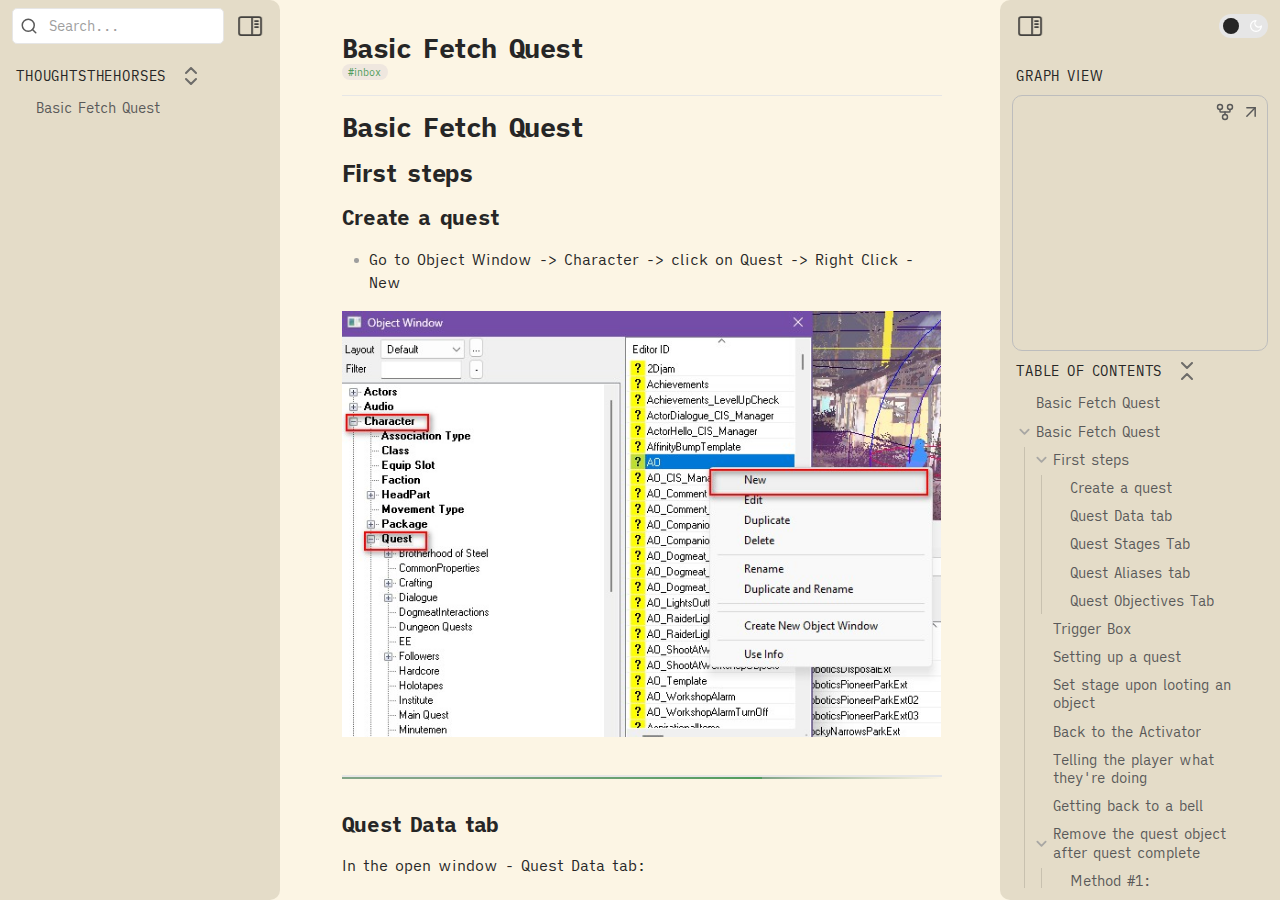
==== commit ae60c9b6: "fixed pics" ====
--- a/index.html
+++ b/index.html
@@ -7,8 +7,8 @@
 <meta property="og:description" content="ThoughtsTheHorses - Basic Fetch Quest">
 <meta property="og:type" content="website">
 <meta property="og:url" content="basic-fetch-quest.html">
-<meta property="og:image" content="app:/b90b2c4c52a01c85ecaa053e6151684f502d/C:/Users/maxpe/Documents/WORK STATION/ObsidianVaults/ThoughtsTheHorses/attachments/image/Basic Fetch Quest-1677757065014.jpeg?1735212727461">
-<meta name="author" content="Maksim Ilinskii"><meta property="og:site_name" content="ThoughtsTheHorses"><meta name="viewport" content="width=device-width, initial-scale=1.0, user-scalable=yes, minimum-scale=1.0, maximum-scale=5.0"><meta charset="UTF-8"><link rel="alternate" type="application/rss+xml" title="RSS Feed" href="site-lib/rss.xml"><script async="" id="webpage-script" src="site-lib/scripts/webpage.js" onload="this.onload=null;this.setAttribute(&quot;loaded&quot;, &quot;true&quot;)"></script><script async="" id="graph-wasm-script" src="site-lib/scripts/graph-wasm.js" onload="this.onload=null;this.setAttribute(&quot;loaded&quot;, &quot;true&quot;)"></script><script async="" id="graph-render-worker-script" src="site-lib/scripts/graph-render-worker.js" onload="this.onload=null;this.setAttribute(&quot;loaded&quot;, &quot;true&quot;)"></script><link rel="icon" href="site-lib/media/favicon.png"><link rel="preload" href="site-lib/styles/snippets.css" as="style" onload="this.onload=null;this.rel='stylesheet'"><noscript><link rel="stylesheet" href="site-lib/styles/snippets.css"></noscript><link rel="stylesheet" href="site-lib/styles/obsidian.css"><link rel="preload" href="site-lib/styles/other-plugins.css" as="style" onload="this.onload=null;this.rel='stylesheet'"><noscript><link rel="stylesheet" href="site-lib/styles/other-plugins.css"></noscript><link rel="stylesheet" href="site-lib/styles/theme.css"><link rel="preload" href="site-lib/styles/global-variable-styles.css" as="style" onload="this.onload=null;this.rel='stylesheet'"><noscript><link rel="stylesheet" href="site-lib/styles/global-variable-styles.css"></noscript><link rel="preload" href="site-lib/styles/supported-plugins.css" as="style" onload="this.onload=null;this.rel='stylesheet'"><noscript><link rel="stylesheet" href="site-lib/styles/supported-plugins.css"></noscript><link rel="preload" href="site-lib/styles/main-styles.css" as="style" onload="this.onload=null;this.rel='stylesheet'"><noscript><link rel="stylesheet" href="site-lib/styles/main-styles.css"></noscript><style>body{--line-width:40em;--line-width-adaptive:40em;--file-line-width:40em;--sidebar-width:min(20em, 80vw);--collapse-arrow-size:11px;--tree-vertical-spacing:1.3em;--sidebar-margin:12px}:root{background-color:#202124}.sidebar{height:100%;font-size:14px;z-index:10;min-width:calc(var(--sidebar-width) + var(--divider-width-hover));max-width:calc(var(--sidebar-width) + var(--divider-width-hover));position:relative;overflow:hidden;overflow:clip;transition:min-width ease-in-out,max-width ease-in-out;transition-duration:.2s;contain:size}#left-sidebar{left:0}#right-sidebar{right:0}.sidebar.is-collapsed{min-width:0;max-width:0}.sidebar.floating{position:absolute}.sidebar .leaf-content{height:100%;min-width:calc(var(--sidebar-width) - var(--divider-width-hover));top:0;padding:var(--sidebar-margin);padding-top:4em;line-height:var(--line-height-tight);background-color:var(--background-secondary);transition:background-color,border-right,border-left,box-shadow;transition-duration:var(--color-fade-speed);transition-timing-function:ease-in-out;position:absolute;display:flex;flex-direction:column}.sidebar:not(.is-collapsed) .leaf-content{min-width:calc(max(100%,var(--sidebar-width)) - 3px);max-width:calc(max(100%,var(--sidebar-width)) - 3px)}#left-sidebar-content{left:0;border-top-right-radius:var(--radius-l);border-bottom-right-radius:var(--radius-l)}#right-sidebar-content{right:0;border-top-left-radius:var(--radius-l);border-bottom-left-radius:var(--radius-l)}.sidebar #left-sidebar-content,.sidebar #right-sidebar-content{contain:none!important;container-type:normal!important;animation:none!important}.sidebar:has(.leaf-content:empty):has(.topbar-content:empty){display:none}.sidebar-topbar{height:2em;width:var(--sidebar-width);top:var(--sidebar-margin);padding-inline:var(--sidebar-margin);z-index:1;position:fixed;display:flex;align-items:center;transition:width ease-in-out;transition-duration:inherit}.sidebar.is-collapsed .sidebar-topbar{width:calc(2.3em + var(--sidebar-margin) * 2)}.sidebar .sidebar-topbar.is-collapsed{width:0}#left-sidebar .sidebar-topbar{left:0;flex-direction:row}#right-sidebar .sidebar-topbar{right:0;flex-direction:row-reverse}#left-sidebar .topbar-content{margin-right:calc(2.3em + var(--sidebar-margin));flex-direction:row}#right-sidebar .topbar-content{margin-left:calc(2.3em + var(--sidebar-margin));flex-direction:row-reverse}.topbar-content{overflow:hidden visible;overflow:clip visible;width:100%;height:100%;display:flex;align-items:center;transition:inherit}.sidebar.is-collapsed .topbar-content{width:0;transition:inherit}.clickable-icon.sidebar-collapse-icon{background-color:transparent;color:var(--icon-color-focused);padding:2px!important;margin:0!important;height:100%!important;width:2.3em!important;margin-inline:0.14em!important;position:absolute}#left-sidebar .clickable-icon.sidebar-collapse-icon{transform:rotateY(180deg);right:var(--sidebar-margin)}#right-sidebar .clickable-icon.sidebar-collapse-icon{transform:rotateY(180deg);left:var(--sidebar-margin)}.clickable-icon.sidebar-collapse-icon svg.svg-icon{width:100%;height:100%}.feature-title{margin-left:4px;text-transform:uppercase;letter-spacing:.06em;margin-top:.75em;margin-bottom:.75em}.feature-header{display:flex;align-items:center;padding-top:0;font-size:1em;padding-left:0}body.floating-sidebars .sidebar{position:absolute}body{transition:background-color var(--color-fade-speed) ease-in-out}#layout{display:flex;flex-direction:row;height:100%;width:100%;align-items:stretch;justify-content:center}#center-content{flex-basis:100%;max-width:100%;width:100%;height:100%;display:flex;flex-direction:column;align-items:center;transition:opacity .2s ease-in-out;contain:inline-size}.hide{opacity:0!important;transition:opacity .2s ease-in-out;pointer-events:none}#center-content>.obsidian-document{padding-left:2em;padding-right:1em;margin-bottom:0;width:100%;width:-webkit-fill-available;width:-moz-available;width:fill-available;transition:background-color var(--color-fade-speed) ease-in-out;border-top-right-radius:var(--window-radius,var(--radius-m));border-top-left-radius:var(--window-radius,var(--radius-m));overflow-x:hidden!important;overflow-y:auto!important;display:flex!important;flex-direction:column!important;align-items:center!important;contain:inline-size}body #center-content>.obsidian-document>.markdown-preview-sizer{padding-bottom:80vh;width:100%;max-width:var(--line-width);flex-basis:var(--line-width);transition:background-color var(--color-fade-speed) ease-in-out;contain:inline-size}#center-content>.obsidian-document>div{width:100%!important;transition:background-color var(--color-fade-speed) ease-in-out;contain:inline-size}#center-content>.obsidian-document:not([data-type=markdown]).embed{display:flex;padding:1em;height:100%;width:100%;align-items:center;justify-content:center}#center-content>.obsidian-document:not([data-type=markdown]).embed>*{max-width:100%;max-height:100%;object-fit:contain}:not(h1,h2,h3,h4,h5,h6):has(> :is(.math:not(.math-inline),table)){overflow-x:auto!important}#center-content>.obsidian-document:not([data-type=markdown]){overflow-x:auto;contain:content;padding:0;margin:0;height:100%}.obsidian-document[data-type=attachment]{display:flex;flex-direction:column;align-items:center;justify-content:center;height:100%;width:100%}.obsidian-document[data-type=attachment]>*{outline:0;border:none;box-shadow:none}.obsidian-document[data-type=attachment] :is(img){max-width:90%;max-height:90%;object-fit:contain}.obsidian-document[data-type=attachment]>:is(audio){width:100%;max-width:min(90%,var(--line-width))}.obsidian-document[data-type=attachment]>:is(embed,iframe,video){width:100%;height:100%;max-width:100%;max-height:100%;object-fit:contain}.canvas-wrapper>:is(.header,.footer){z-index:100;position:absolute;display:flex;justify-content:center;flex-direction:column;width:100%;align-items:center}.scroll-highlight{position:absolute;width:100%;height:100%;pointer-events:none;z-index:1000;background-color:hsla(var(--color-accent-hsl),.25);opacity:0;padding:1em;inset:50%;translate:-50% -50%;border-radius:var(--radius-s)}</style><script defer="">async function loadIncludes(){let e=document.querySelectorAll("link[itemprop='include']");for(const t of e){let e=t.getAttribute("href");try{let o="";if(e.startsWith("https:")||e.startsWith("http:")||"file:"!=window.location.protocol){const l=await fetch(e);if(!l.ok){console.log("Could not include file: "+e),t?.remove();continue}o=await l.text()}else{const t=document.getElementById(btoa(encodeURI(e)));if(t){const e=JSON.parse(decodeURI(atob(t.getAttribute("value")??"")));o=e?.data??""}}let l=document.createRange().createContextualFragment(o),n=Array.from(l.children);for(let e of n)e?.classList?.add("hide"),e.style.transition="opacity 0.5s ease-in-out",setTimeout((()=>{e?.classList?.remove("hide")}),10);t.before(l),t.remove(),console.log("Included text: "+o),console.log("Included file: "+e)}catch(o){t?.remove(),console.log("Could not include file: "+e,o);continue}}}document.addEventListener("DOMContentLoaded",(()=>{loadIncludes()}));let isFileProtocol="file:"==location.protocol;function waitLoadScripts(e,t){let o=e.map((e=>document.getElementById(e+"-script")));!function e(l){let n=o[l],c=l+1;n?(n&&"true"!=n.getAttribute("loaded")||l<o.length&&e(c),l<o.length&&n.addEventListener("load",(()=>e(c)))):l<o.length?e(c):t()}(0)}</script></head><body class="publish css-settings-manager is-hidden-frameless show-ribbon code-styler code-styler-style-inline code-styler-gutter-highlight is-focused"><script defer="">let theme=localStorage.getItem("theme")||(window.matchMedia("(prefers-color-scheme: dark)").matches?"dark":"light");"dark"==theme?(document.body.classList.add("theme-dark"),document.body.classList.remove("theme-light")):(document.body.classList.add("theme-light"),document.body.classList.remove("theme-dark")),window.innerWidth<480?document.body.classList.add("is-phone"):window.innerWidth<768?document.body.classList.add("is-tablet"):window.innerWidth<1024?document.body.classList.add("is-small-screen"):document.body.classList.add("is-large-screen")</script><div class="parsed-feature-container" style="display: contents;"><link itemprop="include" href="site-lib/html/custom-head-content-content.html"></div><div id="layout"><div id="left-content" class="leaf" style="--sidebar-width: var(--sidebar-width-left);"><div id="left-sidebar" class="sidebar"><div class="sidebar-handle"></div><div class="sidebar-topbar"><div class="topbar-content"><div id="search-container"><div id="search-wrapper"><input enterkeyhint="search" type="search" spellcheck="false" placeholder="Search..."><div aria-label="Clear search" id="search-clear-button"></div></div></div></div><div class="clickable-icon sidebar-collapse-icon"><svg xmlns="http://www.w3.org/2000/svg" width="100%" height="100%" viewBox="0 0 24 24" fill="none" stroke="currentColor" stroke-width="3" stroke-linecap="round" stroke-linejoin="round" class="svg-icon"><path d="M21 3H3C1.89543 3 1 3.89543 1 5V19C1 20.1046 1.89543 21 3 21H21C22.1046 21 23 20.1046 23 19V5C23 3.89543 22.1046 3 21 3Z"></path><path d="M10 4V20"></path><path d="M4 7H7"></path><path d="M4 10H7"></path><path d="M4 13H7"></path></svg></div></div><div class="sidebar-content-wrapper"><div id="left-sidebar-content" class="leaf-content"><link itemprop="include" href="site-lib/html/file-tree-content.html"></div></div><script defer="">let ls = document.querySelector("#left-sidebar"); ls.classList.toggle("is-collapsed", window.innerWidth < 768); ls.style.setProperty("--sidebar-width", localStorage.getItem("sidebar-left-width"));</script></div></div><div id="center-content" class="leaf"><div class="obsidian-document markdown-preview-view markdown-rendered node-insert-event is-readable-line-width allow-fold-headings allow-fold-lists show-indentation-guide show-properties" data-type="markdown"><style id="MJX-CHTML-styles"></style><pre class="frontmatter language-yaml" tabindex="0" style="display: none;"><code class="language-yaml is-loaded"><span class="token key atrule">title</span><span class="token punctuation">:</span> Basic Fetch Quest
+<meta property="og:image" content="app:/730167b8041a0bf265a60cb90793f64b04a7/C:/Users/maxpe/Documents/WORK STATION/ObsidianVaults/ThoughtsTheHorses/attachments/image/Basic Fetch Quest-1677757065014.jpeg?1735212727461">
+<meta name="author" content="Maksim Ilinskii"><meta property="og:site_name" content="ThoughtsTheHorses"><meta name="viewport" content="width=device-width, initial-scale=1.0, user-scalable=yes, minimum-scale=1.0, maximum-scale=5.0"><meta charset="UTF-8"><link rel="alternate" type="application/rss+xml" title="RSS Feed" href="site-lib/rss.xml"><script async="" id="webpage-script" src="site-lib/scripts/webpage.js" onload="this.onload=null;this.setAttribute(&quot;loaded&quot;, &quot;true&quot;)"></script><script async="" id="graph-wasm-script" src="site-lib/scripts/graph-wasm.js" onload="this.onload=null;this.setAttribute(&quot;loaded&quot;, &quot;true&quot;)"></script><script async="" id="graph-render-worker-script" src="site-lib/scripts/graph-render-worker.js" onload="this.onload=null;this.setAttribute(&quot;loaded&quot;, &quot;true&quot;)"></script><link rel="icon" href="site-lib/media/favicon.png"><link rel="preload" href="site-lib/styles/snippets.css" as="style" onload="this.onload=null;this.rel='stylesheet'"><noscript><link rel="stylesheet" href="site-lib/styles/snippets.css"></noscript><link rel="stylesheet" href="site-lib/styles/obsidian.css"><link rel="preload" href="site-lib/styles/other-plugins.css" as="style" onload="this.onload=null;this.rel='stylesheet'"><noscript><link rel="stylesheet" href="site-lib/styles/other-plugins.css"></noscript><link rel="stylesheet" href="site-lib/styles/theme.css"><link rel="preload" href="site-lib/styles/global-variable-styles.css" as="style" onload="this.onload=null;this.rel='stylesheet'"><noscript><link rel="stylesheet" href="site-lib/styles/global-variable-styles.css"></noscript><link rel="preload" href="site-lib/styles/supported-plugins.css" as="style" onload="this.onload=null;this.rel='stylesheet'"><noscript><link rel="stylesheet" href="site-lib/styles/supported-plugins.css"></noscript><link rel="preload" href="site-lib/styles/main-styles.css" as="style" onload="this.onload=null;this.rel='stylesheet'"><noscript><link rel="stylesheet" href="site-lib/styles/main-styles.css"></noscript><style>body{--line-width:40em;--line-width-adaptive:40em;--file-line-width:40em;--sidebar-width:min(20em, 80vw);--collapse-arrow-size:11px;--tree-vertical-spacing:1.3em;--sidebar-margin:12px}:root{background-color:#202124}.sidebar{height:100%;font-size:14px;z-index:10;min-width:calc(var(--sidebar-width) + var(--divider-width-hover));max-width:calc(var(--sidebar-width) + var(--divider-width-hover));position:relative;overflow:hidden;overflow:clip;transition:min-width ease-in-out,max-width ease-in-out;transition-duration:.2s;contain:size}#left-sidebar{left:0}#right-sidebar{right:0}.sidebar.is-collapsed{min-width:0;max-width:0}.sidebar.floating{position:absolute}.sidebar .leaf-content{height:100%;min-width:calc(var(--sidebar-width) - var(--divider-width-hover));top:0;padding:var(--sidebar-margin);padding-top:4em;line-height:var(--line-height-tight);background-color:var(--background-secondary);transition:background-color,border-right,border-left,box-shadow;transition-duration:var(--color-fade-speed);transition-timing-function:ease-in-out;position:absolute;display:flex;flex-direction:column}.sidebar:not(.is-collapsed) .leaf-content{min-width:calc(max(100%,var(--sidebar-width)) - 3px);max-width:calc(max(100%,var(--sidebar-width)) - 3px)}#left-sidebar-content{left:0;border-top-right-radius:var(--radius-l);border-bottom-right-radius:var(--radius-l)}#right-sidebar-content{right:0;border-top-left-radius:var(--radius-l);border-bottom-left-radius:var(--radius-l)}.sidebar #left-sidebar-content,.sidebar #right-sidebar-content{contain:none!important;container-type:normal!important;animation:none!important}.sidebar:has(.leaf-content:empty):has(.topbar-content:empty){display:none}.sidebar-topbar{height:2em;width:var(--sidebar-width);top:var(--sidebar-margin);padding-inline:var(--sidebar-margin);z-index:1;position:fixed;display:flex;align-items:center;transition:width ease-in-out;transition-duration:inherit}.sidebar.is-collapsed .sidebar-topbar{width:calc(2.3em + var(--sidebar-margin) * 2)}.sidebar .sidebar-topbar.is-collapsed{width:0}#left-sidebar .sidebar-topbar{left:0;flex-direction:row}#right-sidebar .sidebar-topbar{right:0;flex-direction:row-reverse}#left-sidebar .topbar-content{margin-right:calc(2.3em + var(--sidebar-margin));flex-direction:row}#right-sidebar .topbar-content{margin-left:calc(2.3em + var(--sidebar-margin));flex-direction:row-reverse}.topbar-content{overflow:hidden visible;overflow:clip visible;width:100%;height:100%;display:flex;align-items:center;transition:inherit}.sidebar.is-collapsed .topbar-content{width:0;transition:inherit}.clickable-icon.sidebar-collapse-icon{background-color:transparent;color:var(--icon-color-focused);padding:2px!important;margin:0!important;height:100%!important;width:2.3em!important;margin-inline:0.14em!important;position:absolute}#left-sidebar .clickable-icon.sidebar-collapse-icon{transform:rotateY(180deg);right:var(--sidebar-margin)}#right-sidebar .clickable-icon.sidebar-collapse-icon{transform:rotateY(180deg);left:var(--sidebar-margin)}.clickable-icon.sidebar-collapse-icon svg.svg-icon{width:100%;height:100%}.feature-title{margin-left:4px;text-transform:uppercase;letter-spacing:.06em;margin-top:.75em;margin-bottom:.75em}.feature-header{display:flex;align-items:center;padding-top:0;font-size:1em;padding-left:0}body.floating-sidebars .sidebar{position:absolute}body{transition:background-color var(--color-fade-speed) ease-in-out}#layout{display:flex;flex-direction:row;height:100%;width:100%;align-items:stretch;justify-content:center}#center-content{flex-basis:100%;max-width:100%;width:100%;height:100%;display:flex;flex-direction:column;align-items:center;transition:opacity .2s ease-in-out;contain:inline-size}.hide{opacity:0!important;transition:opacity .2s ease-in-out;pointer-events:none}#center-content>.obsidian-document{padding-left:2em;padding-right:1em;margin-bottom:0;width:100%;width:-webkit-fill-available;width:-moz-available;width:fill-available;transition:background-color var(--color-fade-speed) ease-in-out;border-top-right-radius:var(--window-radius,var(--radius-m));border-top-left-radius:var(--window-radius,var(--radius-m));overflow-x:hidden!important;overflow-y:auto!important;display:flex!important;flex-direction:column!important;align-items:center!important;contain:inline-size}body #center-content>.obsidian-document>.markdown-preview-sizer{padding-bottom:80vh;width:100%;max-width:var(--line-width);flex-basis:var(--line-width);transition:background-color var(--color-fade-speed) ease-in-out;contain:inline-size}#center-content>.obsidian-document>div{width:100%!important;transition:background-color var(--color-fade-speed) ease-in-out;contain:inline-size}#center-content>.obsidian-document:not([data-type=markdown]).embed{display:flex;padding:1em;height:100%;width:100%;align-items:center;justify-content:center}#center-content>.obsidian-document:not([data-type=markdown]).embed>*{max-width:100%;max-height:100%;object-fit:contain}:not(h1,h2,h3,h4,h5,h6):has(> :is(.math:not(.math-inline),table)){overflow-x:auto!important}#center-content>.obsidian-document:not([data-type=markdown]){overflow-x:auto;contain:content;padding:0;margin:0;height:100%}.obsidian-document[data-type=attachment]{display:flex;flex-direction:column;align-items:center;justify-content:center;height:100%;width:100%}.obsidian-document[data-type=attachment]>*{outline:0;border:none;box-shadow:none}.obsidian-document[data-type=attachment] :is(img){max-width:90%;max-height:90%;object-fit:contain}.obsidian-document[data-type=attachment]>:is(audio){width:100%;max-width:min(90%,var(--line-width))}.obsidian-document[data-type=attachment]>:is(embed,iframe,video){width:100%;height:100%;max-width:100%;max-height:100%;object-fit:contain}.canvas-wrapper>:is(.header,.footer){z-index:100;position:absolute;display:flex;justify-content:center;flex-direction:column;width:100%;align-items:center}.scroll-highlight{position:absolute;width:100%;height:100%;pointer-events:none;z-index:1000;background-color:hsla(var(--color-accent-hsl),.25);opacity:0;padding:1em;inset:50%;translate:-50% -50%;border-radius:var(--radius-s)}</style><script defer="">async function loadIncludes(){let e=document.querySelectorAll("link[itemprop='include']");for(const t of e){let e=t.getAttribute("href");try{let o="";if(e.startsWith("https:")||e.startsWith("http:")||"file:"!=window.location.protocol){const l=await fetch(e);if(!l.ok){console.log("Could not include file: "+e),t?.remove();continue}o=await l.text()}else{const t=document.getElementById(btoa(encodeURI(e)));if(t){const e=JSON.parse(decodeURI(atob(t.getAttribute("value")??"")));o=e?.data??""}}let l=document.createRange().createContextualFragment(o),n=Array.from(l.children);for(let e of n)e?.classList?.add("hide"),e.style.transition="opacity 0.5s ease-in-out",setTimeout((()=>{e?.classList?.remove("hide")}),10);t.before(l),t.remove(),console.log("Included text: "+o),console.log("Included file: "+e)}catch(o){t?.remove(),console.log("Could not include file: "+e,o);continue}}}document.addEventListener("DOMContentLoaded",(()=>{loadIncludes()}));let isFileProtocol="file:"==location.protocol;function waitLoadScripts(e,t){let o=e.map((e=>document.getElementById(e+"-script")));!function e(l){let n=o[l],c=l+1;n?(n&&"true"!=n.getAttribute("loaded")||l<o.length&&e(c),l<o.length&&n.addEventListener("load",(()=>e(c)))):l<o.length?e(c):t()}(0)}</script></head><body class="publish css-settings-manager is-hidden-frameless show-ribbon code-styler code-styler-style-inline code-styler-gutter-highlight is-focused"><script defer="">let theme=localStorage.getItem("theme")||(window.matchMedia("(prefers-color-scheme: dark)").matches?"dark":"light");"dark"==theme?(document.body.classList.add("theme-dark"),document.body.classList.remove("theme-light")):(document.body.classList.add("theme-light"),document.body.classList.remove("theme-dark")),window.innerWidth<480?document.body.classList.add("is-phone"):window.innerWidth<768?document.body.classList.add("is-tablet"):window.innerWidth<1024?document.body.classList.add("is-small-screen"):document.body.classList.add("is-large-screen")</script><div class="parsed-feature-container" style="display: contents;"><link itemprop="include" href="site-lib/html/custom-head-content-content.html"></div><div id="layout"><div id="left-content" class="leaf" style="--sidebar-width: var(--sidebar-width-left);"><div id="left-sidebar" class="sidebar"><div class="sidebar-handle"></div><div class="sidebar-topbar"><div class="topbar-content"><div id="search-container"><div id="search-wrapper"><input enterkeyhint="search" type="search" spellcheck="false" placeholder="Search..."><div aria-label="Clear search" id="search-clear-button"></div></div></div></div><div class="clickable-icon sidebar-collapse-icon"><svg xmlns="http://www.w3.org/2000/svg" width="100%" height="100%" viewBox="0 0 24 24" fill="none" stroke="currentColor" stroke-width="3" stroke-linecap="round" stroke-linejoin="round" class="svg-icon"><path d="M21 3H3C1.89543 3 1 3.89543 1 5V19C1 20.1046 1.89543 21 3 21H21C22.1046 21 23 20.1046 23 19V5C23 3.89543 22.1046 3 21 3Z"></path><path d="M10 4V20"></path><path d="M4 7H7"></path><path d="M4 10H7"></path><path d="M4 13H7"></path></svg></div></div><div class="sidebar-content-wrapper"><div id="left-sidebar-content" class="leaf-content"><link itemprop="include" href="site-lib/html/file-tree-content.html"></div></div><script defer="">let ls = document.querySelector("#left-sidebar"); ls.classList.toggle("is-collapsed", window.innerWidth < 768); ls.style.setProperty("--sidebar-width", localStorage.getItem("sidebar-left-width"));</script></div></div><div id="center-content" class="leaf"><div class="obsidian-document markdown-preview-view markdown-rendered node-insert-event is-readable-line-width allow-fold-headings allow-fold-lists show-indentation-guide show-properties" data-type="markdown"><style id="MJX-CHTML-styles"></style><pre class="frontmatter language-yaml" tabindex="0" style="display: none;"><code class="is-loaded language-yaml"><span class="token key atrule">title</span><span class="token punctuation">:</span> Basic Fetch Quest
 <span class="token key atrule">type</span><span class="token punctuation">:</span> 
 <span class="token key atrule">created</span><span class="token punctuation">:</span> 12<span class="token punctuation">-</span>02<span class="token punctuation">-</span><span class="token number">2025</span><span class="token punctuation">,</span> 8<span class="token punctuation">:</span>30 pm
 <span class="token key atrule">company</span><span class="token punctuation">:</span> 
@@ -39,9 +39,8 @@
 <li data-line="0" dir="auto"><span class="list-bullet"></span>To add a trigger box, go to Object Windows and find <code class="code-styler-inline">DefaultSetStageTriggerPlayerOnly</code> and drag it into the world</li>
 <li data-line="1" dir="auto"><span class="list-bullet"></span>Put it where you want and press 2 to scale it</li>
 <li data-line="2" dir="auto"><span class="list-bullet"></span>Then double-click it and go to Scripts tab</li>
-<li data-line="3" dir="auto"><span class="list-bullet"></span>Double-click on <code class="code-styler-inline">defaultrefontriggerenter</code>
-<span alt="Basic Fetch Quest-1677690144453.jpeg" src="attachments/image/basic-fetch-quest-1677690144453.jpeg" class="internal-embed media-embed image-embed is-loaded" target="_self"><img alt="Basic Fetch Quest-1677690144453.jpeg" src="attachments/image/basic-fetch-quest-1677690144453.jpeg" target="_self"></span></li>
-</ul></div><div class="el-blockquote"><blockquote dir="auto">
+<li data-line="3" dir="auto"><span class="list-bullet"></span>Double-click on <code class="code-styler-inline">defaultrefontriggerenter</code></li>
+</ul></div><div class="el-p"><p dir="auto"><span alt="Basic Fetch Quest-1677690144453.jpeg" src="attachments/image/basic-fetch-quest-1677690144453.jpeg" class="internal-embed media-embed image-embed is-loaded" target="_self"><img alt="Basic Fetch Quest-1677690144453.jpeg" src="attachments/image/basic-fetch-quest-1677690144453.jpeg" target="_self"></span></p></div><div class="el-blockquote"><blockquote dir="auto">
 <p>We deleted the second trigger box from the first tutorial.</p>
 </blockquote></div><div class="el-hr"><hr></div><div class="el-ul"><ul class="has-list-bullet">
 <li data-line="0" dir="auto"><span class="list-bullet"></span>Then we go to our quest file → <mark>Quest Aliases</mark> and open <mark>FirstObjective</mark> in the list of Alias Names.</li>
@@ -97,9 +96,8 @@
 <p dir="auto">Any time you go to the Objectives tab, make sure you press Ok on your forms and save. Because it tends to crash.</p>
 </div></div></div><div class="el-ul"><ul class="has-list-bullet">
 <li data-line="0" dir="auto"><span class="list-bullet"></span>Open Quest Objectives </li>
-<li data-line="1" dir="auto"><span class="list-bullet"></span>In display Text enter what you want to display to the player. Say: Find the Rare Torch
-<span height="409" alt="Basic Fetch Quest-1677683528041.jpeg" src="attachments/image/basic-fetch-quest-1677683528041.jpeg" class="internal-embed media-embed image-embed is-loaded" target="_self" style="width: 700px; max-width: 100%;"><img alt="Basic Fetch Quest-1677683528041.jpeg" height="409" src="attachments/image/basic-fetch-quest-1677683528041.jpeg" target="_self" style="width: 700px; max-width: 100%;"></span></li>
-</ul></div><div class="el-hr"><hr></div><div class="el-p"><p dir="auto">Then add the second Objective: Ring the bell/phone</p></div><div class="el-p"><p dir="auto"><span alt="Basic Fetch Quest-1677683626643.jpeg" src="attachments/image/basic-fetch-quest-1677683626643.jpeg" class="internal-embed media-embed image-embed is-loaded" target="_self"><img alt="Basic Fetch Quest-1677683626643.jpeg" src="attachments/image/basic-fetch-quest-1677683626643.jpeg" target="_self"></span></p></div><div class="el-p"><p dir="auto"><span alt="Basic Fetch Quest-1677683666058.jpeg" src="attachments/image/basic-fetch-quest-1677683666058.jpeg" class="internal-embed media-embed image-embed is-loaded" target="_self"><img alt="Basic Fetch Quest-1677683666058.jpeg" src="attachments/image/basic-fetch-quest-1677683666058.jpeg" target="_self"></span></p></div><div class="el-ul"><ul class="has-list-bullet">
+<li data-line="1" dir="auto"><span class="list-bullet"></span>In display Text enter what you want to display to the player. Say: Find the Rare Torch</li>
+</ul></div><div class="el-p"><p dir="auto"><span height="409" alt="Basic Fetch Quest-1677683528041.jpeg" src="attachments/image/basic-fetch-quest-1677683528041.jpeg" class="internal-embed media-embed image-embed is-loaded" target="_self" style="width: 700px; max-width: 100%;"><img alt="Basic Fetch Quest-1677683528041.jpeg" height="409" src="attachments/image/basic-fetch-quest-1677683528041.jpeg" target="_self" style="width: 700px; max-width: 100%;"></span></p></div><div class="el-hr"><hr></div><div class="el-p"><p dir="auto">Then add the second Objective: Ring the bell/phone</p></div><div class="el-p"><p dir="auto"><span alt="Basic Fetch Quest-1677683626643.jpeg" src="attachments/image/basic-fetch-quest-1677683626643.jpeg" class="internal-embed media-embed image-embed is-loaded" target="_self"><img alt="Basic Fetch Quest-1677683626643.jpeg" src="attachments/image/basic-fetch-quest-1677683626643.jpeg" target="_self"></span></p></div><div class="el-p"><p dir="auto"><span alt="Basic Fetch Quest-1677683666058.jpeg" src="attachments/image/basic-fetch-quest-1677683666058.jpeg" class="internal-embed media-embed image-embed is-loaded" target="_self"><img alt="Basic Fetch Quest-1677683666058.jpeg" src="attachments/image/basic-fetch-quest-1677683666058.jpeg" target="_self"></span></p></div><div class="el-ul"><ul class="has-list-bullet">
 <li data-line="0" dir="auto"><span class="list-bullet"></span>
 <p>Then we get back to Blowtorch</p>
 </li>
@@ -164,8 +162,7 @@
 <p dir="auto">Alternatively, you can use this code:</p>
 </div></div></div><div class="el-pre code-styler-pre-parent"><pre class="code-styler-pre" defaultfold="false"><div class="code-styler-header-container-hidden"></div><code data-line="0"><div class="code-styler-line"><div class="code-styler-line-number">1</div><div class="code-styler-line-text">CompleteAllObjectives()</div></div></code><button class="copy-code-button"><svg xmlns="http://www.w3.org/2000/svg" width="24" height="24" viewBox="0 0 24 24" fill="none" stroke="currentColor" stroke-width="2" stroke-linecap="round" stroke-linejoin="round" class="svg-icon lucide-copy"><rect x="8" y="8" width="14" height="14" rx="2" ry="2"></rect><path d="M4 16c-1.1 0-2-.9-2-2V4c0-1.1.9-2 2-2h10c1.1 0 2 .9 2 2"></path></svg></button></pre></div><div class="el-blockquote"><blockquote dir="auto">
 <p>This one is useful when you have optional objectives or when you forgot to mark completed one of the stages.</p>
-</blockquote></div><div class="el-hr"><hr></div><div class="el-h2"><h2 data-heading="Remove the quest object after quest complete" dir="auto" class="heading" id="Remove_the_quest_object_after_quest_complete_0"><span class="heading-collapse-indicator collapse-indicator collapse-icon"><svg xmlns="http://www.w3.org/2000/svg" width="24" height="24" viewBox="0 0 24 24" fill="none" stroke="currentColor" stroke-width="2" stroke-linecap="round" stroke-linejoin="round" class="svg-icon right-triangle"><path d="M3 8L12 17L21 8"></path></svg></span>Remove the quest object after quest complete</h2></div><div class="el-p"><p dir="auto">There are two ways, and the second one is most recommended, because it's safer.</p></div><div class="el-p"><p dir="auto"><a data-href="Note about Papyrus Fragments" href="games/fallout-4/fallout-4-modding/note-about-papyrus-fragments.html" class="internal-link" target="_self" rel="noopener nofollow">Note about Papyrus Fragments</a></p></div><div class="el-hr"><hr></div><div class="el-h3"><h3 data-heading="Method #1:" dir="auto" class="heading" id="Method_#1_0"><span class="heading-collapse-indicator collapse-indicator collapse-icon"><svg xmlns="http://www.w3.org/2000/svg" width="24" height="24" viewBox="0 0 24 24" fill="none" stroke="currentColor" stroke-width="2" stroke-linecap="round" stroke-linejoin="round" class="svg-icon right-triangle"><path d="M3 8L12 17L21 8"></path></svg></span>Method #1:</h3></div><div class="el-p"><p dir="auto">You can add the property of your item and just tell the game to remove that from the player's inventory.</p></div><div class="el-p"><p dir="auto">To do that, click on Properties:</p></div><div class="el-p"><p dir="auto"><span alt="Basic Fetch Quest-1677745316252.jpeg" src="attachments/image/basic-fetch-quest-1677745316252.jpeg" class="internal-embed media-embed image-embed is-loaded" target="_self"><img alt="Basic Fetch Quest-1677745316252.jpeg" src="attachments/image/basic-fetch-quest-1677745316252.jpeg" target="_self"></span></p></div><div class="el-hr"><hr></div><div class="el-p"><p dir="auto">Click Add Property (Marked red in the screenshot bellow). </p></div><div class="el-p"><p dir="auto">A window <mark>Add Script Property</mark> will appear:</p></div><div class="el-p"><p dir="auto"><span alt="cropped_Basic Fetch Quest-1677745384914.svg" src="attachments/cropped_basic-fetch-quest-1677745384914.svg" class="internal-embed media-embed image-embed is-loaded" target="_self"><img alt="cropped_Basic Fetch Quest-1677745384914.svg" src="attachments/cropped_basic-fetch-quest-1677745384914.svg" target="_self"></span></p></div><div class="el-hr"><hr></div><div class="el-p"><p dir="auto">You'll need to choose the type of the properties.</p></div><div class="el-p"><p dir="auto">Unfortunately, this is a weird type that has a different name in the script than it has in the game. This is one of a few that does this, the rest are pretty straight forward.</p></div><div class="el-p"><p dir="auto">Generally, you look at the type of the category of the item that you selected.</p></div><div class="el-p"><p dir="auto">So, in the Object Window, it is called <mark>MiscItem</mark>:</p></div><div class="el-p"><p dir="auto"><span alt="Basic Fetch Quest-1677745649464.jpeg" src="attachments/image/basic-fetch-quest-1677745649464.jpeg" class="internal-embed media-embed image-embed is-loaded" target="_self"><img alt="Basic Fetch Quest-1677745649464.jpeg" src="attachments/image/basic-fetch-quest-1677745649464.jpeg" target="_self"></span></p></div><div class="el-p"><p dir="auto">However, in add script property it is called <mark>MiscObject</mark>. This is an odd mix up only Bethesda knows where it comes from.</p></div><div class="el-p"><p dir="auto"><span alt="Basic Fetch Quest-1677745715710.jpeg" src="attachments/image/basic-fetch-quest-1677745715710.jpeg" class="internal-embed media-embed image-embed is-loaded" target="_self"><img alt="Basic Fetch Quest-1677745715710.jpeg" src="attachments/image/basic-fetch-quest-1677745715710.jpeg" target="_self"></span></p></div><div class="el-hr"><hr></div><div class="el-p"><p dir="auto">Now we can give it a Name "Blow Torch", but there's a better way.</p></div><div class="el-p"><p dir="auto">If we copy the exact name of our object,it will automatically fill in the property.
-<span alt="Basic Fetch Quest-1677749263259.jpeg" src="attachments/image/basic-fetch-quest-1677749263259.jpeg" class="internal-embed media-embed image-embed is-loaded" target="_self"><img alt="Basic Fetch Quest-1677749263259.jpeg" src="attachments/image/basic-fetch-quest-1677749263259.jpeg" target="_self"></span></p></div><div class="el-p"><p dir="auto"><span alt="Basic Fetch Quest-1677749363678.jpeg" src="attachments/image/basic-fetch-quest-1677749363678.jpeg" class="internal-embed media-embed image-embed is-loaded" target="_self"><img alt="Basic Fetch Quest-1677749363678.jpeg" src="attachments/image/basic-fetch-quest-1677749363678.jpeg" target="_self"></span></p></div><div class="el-hr"><hr></div><div class="el-p"><p dir="auto">In the next window, you'll see a little pencil like it's edited. If we click on it, it'll automatically select our item. So it's a nice little handy shortcut.</p></div><div class="el-p"><p dir="auto"><span alt="Basic Fetch Quest-1677748609719.jpeg" src="attachments/image/basic-fetch-quest-1677748609719.jpeg" class="internal-embed media-embed image-embed is-loaded" target="_self"><img alt="Basic Fetch Quest-1677748609719.jpeg" src="attachments/image/basic-fetch-quest-1677748609719.jpeg" target="_self"></span></p></div><div class="el-p"><p dir="auto">Now this script can reference this particular type of item. </p></div><div class="el-hr"><hr></div><div class="el-p"><p dir="auto">Now we're going to fiddle with papyrus a bit.</p></div><div class="el-pre code-styler-pre-parent"><pre class="language-js code-styler-pre" tabindex="0" defaultfold="false"><div class="code-styler-header-container-hidden"></div><code data-line="0" class="language-js is-loaded"><div class="code-styler-line"><div class="code-styler-line-number">1</div><div class="code-styler-line-text"><span class="token function"><span class="token maybe-class-name">CompleteAllObjectives</span></span><span class="token punctuation">(</span><span class="token punctuation">)</span></div></div><div class="code-styler-line"><div class="code-styler-line-number">2</div><div class="code-styler-line-text"><br></div></div><div class="code-styler-line"><div class="code-styler-line-number">3</div><div class="code-styler-line-text"><span class="token maybe-class-name">Game</span><span class="token punctuation">.</span><span class="token method function property-access"><span class="token maybe-class-name">GetPlayer</span></span><span class="token punctuation">(</span><span class="token punctuation">)</span><span class="token function"><span class="token maybe-class-name">RemoveItem</span></span><span class="token punctuation">(</span>mxpBlowtorch_Rare<span class="token punctuation">)</span></div></div></code><button class="copy-code-button"><svg xmlns="http://www.w3.org/2000/svg" width="24" height="24" viewBox="0 0 24 24" fill="none" stroke="currentColor" stroke-width="2" stroke-linecap="round" stroke-linejoin="round" class="svg-icon lucide-copy"><rect x="8" y="8" width="14" height="14" rx="2" ry="2"></rect><path d="M4 16c-1.1 0-2-.9-2-2V4c0-1.1.9-2 2-2h10c1.1 0 2 .9 2 2"></path></svg></button></pre></div><div class="el-p"><p dir="auto">By <code class="code-styler-inline">Game.GetPlayer()</code>, you get access to the player, you can call different functions on them, etc.</p></div><div class="el-div"><div data-callout-metadata="" data-callout-fold="" data-callout="warning" class="callout"><div class="callout-title" dir="auto"><div class="callout-icon"><svg xmlns="http://www.w3.org/2000/svg" width="24" height="24" viewBox="0 0 24 24" fill="none" stroke="currentColor" stroke-width="2" stroke-linecap="round" stroke-linejoin="round" class="svg-icon lucide-alert-triangle"><path d="m21.73 18-8-14a2 2 0 0 0-3.48 0l-8 14A2 2 0 0 0 4 21h16a2 2 0 0 0 1.73-3"></path><path d="M12 9v4"></path><path d="M12 17h.01"></path></svg></div><div class="callout-title-inner">Keep in mind! </div></div><div class="callout-content">
+</blockquote></div><div class="el-hr"><hr></div><div class="el-h2"><h2 data-heading="Remove the quest object after quest complete" dir="auto" class="heading" id="Remove_the_quest_object_after_quest_complete_0"><span class="heading-collapse-indicator collapse-indicator collapse-icon"><svg xmlns="http://www.w3.org/2000/svg" width="24" height="24" viewBox="0 0 24 24" fill="none" stroke="currentColor" stroke-width="2" stroke-linecap="round" stroke-linejoin="round" class="svg-icon right-triangle"><path d="M3 8L12 17L21 8"></path></svg></span>Remove the quest object after quest complete</h2></div><div class="el-p"><p dir="auto">There are two ways, and the second one is most recommended, because it's safer.</p></div><div class="el-p"><p dir="auto"><a data-href="Note about Papyrus Fragments" href="games/fallout-4/fallout-4-modding/note-about-papyrus-fragments.html" class="internal-link" target="_self" rel="noopener nofollow">Note about Papyrus Fragments</a></p></div><div class="el-hr"><hr></div><div class="el-h3"><h3 data-heading="Method #1:" dir="auto" class="heading" id="Method_#1_0"><span class="heading-collapse-indicator collapse-indicator collapse-icon"><svg xmlns="http://www.w3.org/2000/svg" width="24" height="24" viewBox="0 0 24 24" fill="none" stroke="currentColor" stroke-width="2" stroke-linecap="round" stroke-linejoin="round" class="svg-icon right-triangle"><path d="M3 8L12 17L21 8"></path></svg></span>Method #1:</h3></div><div class="el-p"><p dir="auto">You can add the property of your item and just tell the game to remove that from the player's inventory.</p></div><div class="el-p"><p dir="auto">To do that, click on Properties:</p></div><div class="el-p"><p dir="auto"><span alt="Basic Fetch Quest-1677745316252.jpeg" src="attachments/image/basic-fetch-quest-1677745316252.jpeg" class="internal-embed media-embed image-embed is-loaded" target="_self"><img alt="Basic Fetch Quest-1677745316252.jpeg" src="attachments/image/basic-fetch-quest-1677745316252.jpeg" target="_self"></span></p></div><div class="el-hr"><hr></div><div class="el-p"><p dir="auto">Click Add Property (Marked red in the screenshot bellow). </p></div><div class="el-p"><p dir="auto">A window <mark>Add Script Property</mark> will appear:</p></div><div class="el-p"><p dir="auto"><span alt="cropped_Basic Fetch Quest-1677745384914.svg" src="attachments/cropped_basic-fetch-quest-1677745384914.svg" class="internal-embed media-embed image-embed is-loaded" target="_self"><img alt="cropped_Basic Fetch Quest-1677745384914.svg" src="attachments/cropped_basic-fetch-quest-1677745384914.svg" target="_self"></span></p></div><div class="el-hr"><hr></div><div class="el-p"><p dir="auto">You'll need to choose the type of the properties.</p></div><div class="el-p"><p dir="auto">Unfortunately, this is a weird type that has a different name in the script than it has in the game. This is one of a few that does this, the rest are pretty straight forward.</p></div><div class="el-p"><p dir="auto">Generally, you look at the type of the category of the item that you selected.</p></div><div class="el-p"><p dir="auto">So, in the Object Window, it is called <mark>MiscItem</mark>:</p></div><div class="el-p"><p dir="auto"><span alt="Basic Fetch Quest-1677745649464.jpeg" src="attachments/image/basic-fetch-quest-1677745649464.jpeg" class="internal-embed media-embed image-embed is-loaded" target="_self"><img alt="Basic Fetch Quest-1677745649464.jpeg" src="attachments/image/basic-fetch-quest-1677745649464.jpeg" target="_self"></span></p></div><div class="el-p"><p dir="auto">However, in add script property it is called <mark>MiscObject</mark>. This is an odd mix up only Bethesda knows where it comes from.</p></div><div class="el-p"><p dir="auto"><span alt="Basic Fetch Quest-1677745715710.jpeg" src="attachments/image/basic-fetch-quest-1677745715710.jpeg" class="internal-embed media-embed image-embed is-loaded" target="_self"><img alt="Basic Fetch Quest-1677745715710.jpeg" src="attachments/image/basic-fetch-quest-1677745715710.jpeg" target="_self"></span></p></div><div class="el-hr"><hr></div><div class="el-p"><p dir="auto">Now we can give it a Name "Blow Torch", but there's a better way.</p></div><div class="el-p"><p dir="auto">If we copy the exact name of our object,it will automatically fill in the property.</p></div><div class="el-p"><p dir="auto"><span alt="Basic Fetch Quest-1677749263259.jpeg" src="attachments/image/basic-fetch-quest-1677749263259.jpeg" class="internal-embed media-embed image-embed is-loaded" target="_self"><img alt="Basic Fetch Quest-1677749263259.jpeg" src="attachments/image/basic-fetch-quest-1677749263259.jpeg" target="_self"></span></p></div><div class="el-p"><p dir="auto"><span alt="Basic Fetch Quest-1677749363678.jpeg" src="attachments/image/basic-fetch-quest-1677749363678.jpeg" class="internal-embed media-embed image-embed is-loaded" target="_self"><img alt="Basic Fetch Quest-1677749363678.jpeg" src="attachments/image/basic-fetch-quest-1677749363678.jpeg" target="_self"></span></p></div><div class="el-hr"><hr></div><div class="el-p"><p dir="auto">In the next window, you'll see a little pencil like it's edited. If we click on it, it'll automatically select our item. So it's a nice little handy shortcut.</p></div><div class="el-p"><p dir="auto"><span alt="Basic Fetch Quest-1677748609719.jpeg" src="attachments/image/basic-fetch-quest-1677748609719.jpeg" class="internal-embed media-embed image-embed is-loaded" target="_self"><img alt="Basic Fetch Quest-1677748609719.jpeg" src="attachments/image/basic-fetch-quest-1677748609719.jpeg" target="_self"></span></p></div><div class="el-p"><p dir="auto">Now this script can reference this particular type of item. </p></div><div class="el-hr"><hr></div><div class="el-p"><p dir="auto">Now we're going to fiddle with papyrus a bit.</p></div><div class="el-pre code-styler-pre-parent"><pre class="language-js code-styler-pre" tabindex="0" defaultfold="false"><div class="code-styler-header-container-hidden"></div><code data-line="0" class="language-js is-loaded"><div class="code-styler-line"><div class="code-styler-line-number">1</div><div class="code-styler-line-text"><span class="token function"><span class="token maybe-class-name">CompleteAllObjectives</span></span><span class="token punctuation">(</span><span class="token punctuation">)</span></div></div><div class="code-styler-line"><div class="code-styler-line-number">2</div><div class="code-styler-line-text"><br></div></div><div class="code-styler-line"><div class="code-styler-line-number">3</div><div class="code-styler-line-text"><span class="token maybe-class-name">Game</span><span class="token punctuation">.</span><span class="token method function property-access"><span class="token maybe-class-name">GetPlayer</span></span><span class="token punctuation">(</span><span class="token punctuation">)</span><span class="token function"><span class="token maybe-class-name">RemoveItem</span></span><span class="token punctuation">(</span>mxpBlowtorch_Rare<span class="token punctuation">)</span></div></div></code><button class="copy-code-button"><svg xmlns="http://www.w3.org/2000/svg" width="24" height="24" viewBox="0 0 24 24" fill="none" stroke="currentColor" stroke-width="2" stroke-linecap="round" stroke-linejoin="round" class="svg-icon lucide-copy"><rect x="8" y="8" width="14" height="14" rx="2" ry="2"></rect><path d="M4 16c-1.1 0-2-.9-2-2V4c0-1.1.9-2 2-2h10c1.1 0 2 .9 2 2"></path></svg></button></pre></div><div class="el-p"><p dir="auto">By <code class="code-styler-inline">Game.GetPlayer()</code>, you get access to the player, you can call different functions on them, etc.</p></div><div class="el-div"><div data-callout-metadata="" data-callout-fold="" data-callout="warning" class="callout"><div class="callout-title" dir="auto"><div class="callout-icon"><svg xmlns="http://www.w3.org/2000/svg" width="24" height="24" viewBox="0 0 24 24" fill="none" stroke="currentColor" stroke-width="2" stroke-linecap="round" stroke-linejoin="round" class="svg-icon lucide-alert-triangle"><path d="m21.73 18-8-14a2 2 0 0 0-3.48 0l-8 14A2 2 0 0 0 4 21h16a2 2 0 0 0 1.73-3"></path><path d="M12 9v4"></path><path d="M12 17h.01"></path></svg></div><div class="callout-title-inner">Keep in mind! </div></div><div class="callout-content">
 <p dir="auto">You can't just put the name of an item  (<code class="code-styler-inline">mpxBlowtorch_Rare</code> in our case) into <code class="code-styler-inline">RemoveItem(mxpBlowtorch_Rare)</code> unless it's a property! </p>
 </div></div></div><div class="el-p"><p dir="auto">So what you are typing in is the property name. Because we used the same name for the property, it does look like we're typing in just the name, but in reality we don't. Don't get confused! Set up the property properly first.</p></div><div class="el-blockquote"><blockquote dir="auto">
 <p>Also, there's a little trick.
@@ -179,8 +176,7 @@
 <li data-line="0" dir="auto"><span class="list-bullet"></span>Go back to <strong>Quest Stages</strong> -&gt; Select the last objectives</li>
 <li data-line="1" dir="auto"><span class="list-bullet"></span>click Properties in Papyrus Fragment</li>
 <li data-line="2" dir="auto"><span class="list-bullet"></span>In the open window, click Add Property</li>
-</ul></div><div class="el-p"><p dir="auto"><span alt="Basic Fetch Quest-1677745384914.jpeg" src="attachments/image/basic-fetch-quest-1677745384914.jpeg" class="internal-embed media-embed image-embed is-loaded" target="_self"><img alt="Basic Fetch Quest-1677745384914.jpeg" src="attachments/image/basic-fetch-quest-1677745384914.jpeg" target="_self"></span></p></div><div class="el-p"><p dir="auto">This time we're going to use the Type: <mark>Reference Alias</mark> and the Name: <mark>BlowtorchAlias</mark>.
-<span alt="Basic Fetch Quest-1677751736719.jpeg" src="attachments/image/basic-fetch-quest-1677751736719.jpeg" class="internal-embed media-embed image-embed is-loaded" target="_self"><img alt="Basic Fetch Quest-1677751736719.jpeg" src="attachments/image/basic-fetch-quest-1677751736719.jpeg" target="_self"></span></p></div><div class="el-div"><div data-callout-metadata="" data-callout-fold="" data-callout="note" class="callout"><div class="callout-title" dir="auto"><div class="callout-icon"><svg xmlns="http://www.w3.org/2000/svg" width="24" height="24" viewBox="0 0 24 24" fill="none" stroke="currentColor" stroke-width="2" stroke-linecap="round" stroke-linejoin="round" class="svg-icon lucide-pencil"><path d="M21.174 6.812a1 1 0 0 0-3.986-3.987L3.842 16.174a2 2 0 0 0-.5.83l-1.321 4.352a.5.5 0 0 0 .623.622l4.353-1.32a2 2 0 0 0 .83-.497z"></path><path d="m15 5 4 4"></path></svg></div><div class="callout-title-inner">Note</div></div><div class="callout-content">
+</ul></div><div class="el-p"><p dir="auto"><span alt="Basic Fetch Quest-1677745384914.jpeg" src="attachments/image/basic-fetch-quest-1677745384914.jpeg" class="internal-embed media-embed image-embed is-loaded" target="_self"><img alt="Basic Fetch Quest-1677745384914.jpeg" src="attachments/image/basic-fetch-quest-1677745384914.jpeg" target="_self"></span></p></div><div class="el-p"><p dir="auto">This time we're going to use the Type: <mark>Reference Alias</mark> and the Name: <mark>BlowtorchAlias</mark>.</p></div><div class="el-p"><p dir="auto"><span alt="Basic Fetch Quest-1677751736719.jpeg" src="attachments/image/basic-fetch-quest-1677751736719.jpeg" class="internal-embed media-embed image-embed is-loaded" target="_self"><img alt="Basic Fetch Quest-1677751736719.jpeg" src="attachments/image/basic-fetch-quest-1677751736719.jpeg" target="_self"></span></p></div><div class="el-div"><div data-callout-metadata="" data-callout-fold="" data-callout="note" class="callout"><div class="callout-title" dir="auto"><div class="callout-icon"><svg xmlns="http://www.w3.org/2000/svg" width="24" height="24" viewBox="0 0 24 24" fill="none" stroke="currentColor" stroke-width="2" stroke-linecap="round" stroke-linejoin="round" class="svg-icon lucide-pencil"><path d="M21.174 6.812a1 1 0 0 0-3.986-3.987L3.842 16.174a2 2 0 0 0-.5.83l-1.321 4.352a.5.5 0 0 0 .623.622l4.353-1.32a2 2 0 0 0 .83-.497z"></path><path d="m15 5 4 4"></path></svg></div><div class="callout-title-inner">Note</div></div><div class="callout-content">
 <p dir="auto"><strong>There's a trick in the latter one:</strong> </p>
 <p dir="auto">if you use the name of the actual alias, and you add the word "Alias" after, it will automatically fill. </p>
 </div></div></div><div class="el-p"><p dir="auto"><span alt="Basic Fetch Quest-1677751751300.jpeg" src="attachments/image/basic-fetch-quest-1677751751300.jpeg" class="internal-embed media-embed image-embed is-loaded" target="_self"><img alt="Basic Fetch Quest-1677751751300.jpeg" src="attachments/image/basic-fetch-quest-1677751751300.jpeg" target="_self"></span></p></div><div class="el-hr"><hr></div><div class="el-p"><p dir="auto">Click Pick Alias and choose it:</p></div><div class="el-p"><p dir="auto"><span alt="Basic Fetch Quest-1677751859416.jpeg" src="attachments/image/basic-fetch-quest-1677751859416.jpeg" class="internal-embed media-embed image-embed is-loaded" target="_self"><img alt="Basic Fetch Quest-1677751859416.jpeg" src="attachments/image/basic-fetch-quest-1677751859416.jpeg" target="_self"></span></p></div><div class="el-p"><p dir="auto">So now we get back to the last stage's Papyrus Fragment and type in: </p></div><div class="el-pre code-styler-pre-parent"><pre class="language-js code-styler-pre" tabindex="0" defaultfold="false"><div class="code-styler-header-container-hidden"></div><code data-line="0" class="language-js is-loaded"><div class="code-styler-line"><div class="code-styler-line-number">1</div><div class="code-styler-line-text"><span class="token function"><span class="token maybe-class-name">CompleteAllObjectives</span></span><span class="token punctuation">(</span><span class="token punctuation">)</span></div></div><div class="code-styler-line"><div class="code-styler-line-number">2</div><div class="code-styler-line-text"><br></div></div><div class="code-styler-line"><div class="code-styler-line-number">3</div><div class="code-styler-line-text"><span class="token maybe-class-name">Game</span><span class="token punctuation">.</span><span class="token method function property-access"><span class="token maybe-class-name">GetPlayer</span></span><span class="token punctuation">(</span><span class="token punctuation">)</span><span class="token punctuation">.</span><span class="token method function property-access"><span class="token maybe-class-name">RemoveItem</span></span><span class="token punctuation">(</span><span class="token maybe-class-name">BlowtorchAlias</span><span class="token punctuation">.</span><span class="token method function property-access"><span class="token maybe-class-name">GetRef</span></span><span class="token punctuation">(</span><span class="token punctuation">)</span><span class="token punctuation">)</span></div></div></code><button class="copy-code-button"><svg xmlns="http://www.w3.org/2000/svg" width="24" height="24" viewBox="0 0 24 24" fill="none" stroke="currentColor" stroke-width="2" stroke-linecap="round" stroke-linejoin="round" class="svg-icon lucide-copy"><rect x="8" y="8" width="14" height="14" rx="2" ry="2"></rect><path d="M4 16c-1.1 0-2-.9-2-2V4c0-1.1.9-2 2-2h10c1.1 0 2 .9 2 2"></path></svg></button></pre></div><div class="el-p"><p dir="auto">Just for the sake of comparison with the first method, I'll leave it here:</p></div><div class="el-pre code-styler-pre-parent"><pre class="language-js code-styler-pre" tabindex="0" defaultfold="false"><div class="code-styler-header-container-hidden"></div><code data-line="0" class="language-js is-loaded"><div class="code-styler-line"><div class="code-styler-line-number">1</div><div class="code-styler-line-text"><span class="token function"><span class="token maybe-class-name">CompleteAllObjectives</span></span><span class="token punctuation">(</span><span class="token punctuation">)</span></div></div><div class="code-styler-line"><div class="code-styler-line-number">2</div><div class="code-styler-line-text"><br></div></div><div class="code-styler-line"><div class="code-styler-line-number">3</div><div class="code-styler-line-text"><span class="token punctuation">;</span><span class="token maybe-class-name">Game</span><span class="token punctuation">.</span><span class="token method function property-access"><span class="token maybe-class-name">GetPlayer</span></span><span class="token punctuation">(</span><span class="token punctuation">)</span><span class="token punctuation">.</span><span class="token method function property-access"><span class="token maybe-class-name">RemoveItem</span></span><span class="token punctuation">(</span>mxpBlowtorch_Rare<span class="token punctuation">,</span> <span class="token operator">-</span><span class="token number">1</span><span class="token punctuation">)</span> — instead <span class="token keyword">of</span> <span class="token keyword">this</span> you put <span class="token keyword">this</span><span class="token operator">:</span></div></div><div class="code-styler-line"><div class="code-styler-line-number">4</div><div class="code-styler-line-text"><br></div></div><div class="code-styler-line"><div class="code-styler-line-number">5</div><div class="code-styler-line-text"><span class="token maybe-class-name">Game</span><span class="token punctuation">.</span><span class="token method function property-access"><span class="token maybe-class-name">GetPlayer</span></span><span class="token punctuation">(</span><span class="token punctuation">)</span><span class="token punctuation">.</span><span class="token method function property-access"><span class="token maybe-class-name">RemoveItem</span></span><span class="token punctuation">(</span><span class="token maybe-class-name">BlowtorchAlias</span><span class="token punctuation">.</span><span class="token method function property-access"><span class="token maybe-class-name">GetRef</span></span><span class="token punctuation">(</span><span class="token punctuation">)</span><span class="token punctuation">,</span> <span class="token operator">-</span><span class="token number">1</span><span class="token punctuation">)</span></div></div></code><button class="copy-code-button"><svg xmlns="http://www.w3.org/2000/svg" width="24" height="24" viewBox="0 0 24 24" fill="none" stroke="currentColor" stroke-width="2" stroke-linecap="round" stroke-linejoin="round" class="svg-icon lucide-copy"><rect x="8" y="8" width="14" height="14" rx="2" ry="2"></rect><path d="M4 16c-1.1 0-2-.9-2-2V4c0-1.1.9-2 2-2h10c1.1 0 2 .9 2 2"></path></svg></button></pre></div><div class="el-p"><p dir="auto">Alias is just an invisible box that holds something in it. So to get the thing in the box, we do <code class="code-styler-inline">.GetRef()</code>. And we don't need to use <code class="code-styler-inline">-1</code> because there's only one item. By default, if you don't put the second property after comma <code class="code-styler-inline">,</code> , it'll just emove one item.</p></div><div class="el-p"><p dir="auto">That's it!</p></div><div class="footer"><div class="data-bar"></div></div></div></div></div><div id="right-content" class="leaf" style="--sidebar-width: var(--sidebar-width-right);"><div id="right-sidebar" class="sidebar"><div class="sidebar-handle"></div><div class="sidebar-topbar"><div class="topbar-content"><label class="theme-toggle-container" for="theme-toggle-input" id=""><input class="theme-toggle-input" type="checkbox" id="theme-toggle-input"><div class="toggle-background"></div></label></div><div class="clickable-icon sidebar-collapse-icon"><svg xmlns="http://www.w3.org/2000/svg" width="100%" height="100%" viewBox="0 0 24 24" fill="none" stroke="currentColor" stroke-width="3" stroke-linecap="round" stroke-linejoin="round" class="svg-icon"><path d="M21 3H3C1.89543 3 1 3.89543 1 5V19C1 20.1046 1.89543 21 3 21H21C22.1046 21 23 20.1046 23 19V5C23 3.89543 22.1046 3 21 3Z"></path><path d="M10 4V20"></path><path d="M4 7H7"></path><path d="M4 10H7"></path><path d="M4 13H7"></path></svg></div></div><div class="sidebar-content-wrapper"><div id="right-sidebar-content" class="leaf-content"><div class="graph-view-wrapper"><div class="feature-header"><div class="feature-title">Interactive Graph</div></div><div class="graph-view-placeholder">
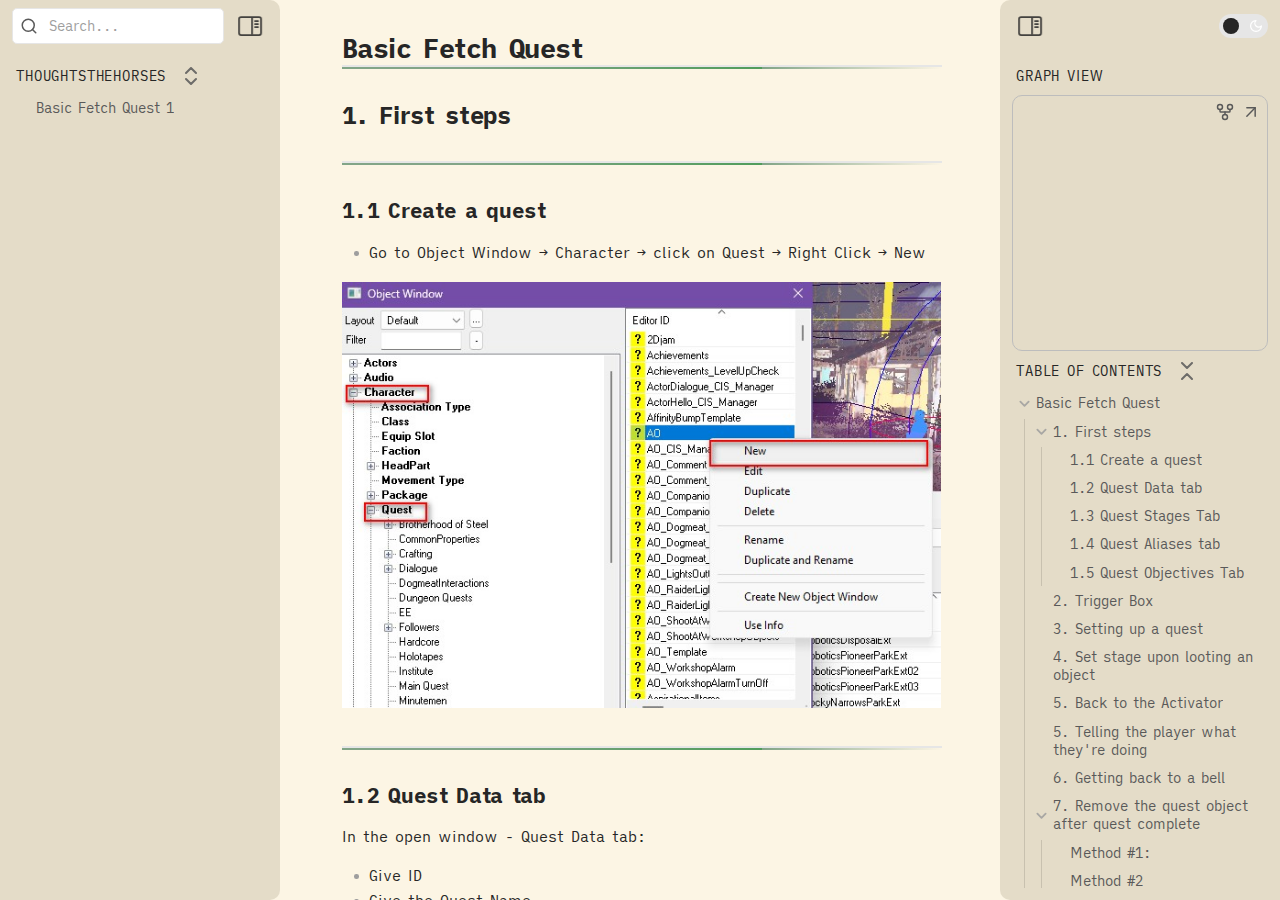
==== commit 983ecb87: "2 20 2025" ====
--- a/index.html
+++ b/index.html
@@ -1,14 +1,14 @@
 <!DOCTYPE html> <html lang="en"><head>
 <title>Basic Fetch Quest</title>
 <base href=".">
-<meta name="pathname" content="basic-fetch-quest.html">
+<meta name="pathname" content="basic-fetch-quest-1.html">
 <meta name="description" content="ThoughtsTheHorses - Basic Fetch Quest">
 <meta property="og:title" content="Basic Fetch Quest">
 <meta property="og:description" content="ThoughtsTheHorses - Basic Fetch Quest">
 <meta property="og:type" content="website">
-<meta property="og:url" content="basic-fetch-quest.html">
-<meta property="og:image" content="app:/730167b8041a0bf265a60cb90793f64b04a7/C:/Users/maxpe/Documents/WORK STATION/ObsidianVaults/ThoughtsTheHorses/attachments/image/Basic Fetch Quest-1677757065014.jpeg?1735212727461">
-<meta name="author" content="Maksim Ilinskii"><meta property="og:site_name" content="ThoughtsTheHorses"><meta name="viewport" content="width=device-width, initial-scale=1.0, user-scalable=yes, minimum-scale=1.0, maximum-scale=5.0"><meta charset="UTF-8"><link rel="alternate" type="application/rss+xml" title="RSS Feed" href="site-lib/rss.xml"><script async="" id="webpage-script" src="site-lib/scripts/webpage.js" onload="this.onload=null;this.setAttribute(&quot;loaded&quot;, &quot;true&quot;)"></script><script async="" id="graph-wasm-script" src="site-lib/scripts/graph-wasm.js" onload="this.onload=null;this.setAttribute(&quot;loaded&quot;, &quot;true&quot;)"></script><script async="" id="graph-render-worker-script" src="site-lib/scripts/graph-render-worker.js" onload="this.onload=null;this.setAttribute(&quot;loaded&quot;, &quot;true&quot;)"></script><link rel="icon" href="site-lib/media/favicon.png"><link rel="preload" href="site-lib/styles/snippets.css" as="style" onload="this.onload=null;this.rel='stylesheet'"><noscript><link rel="stylesheet" href="site-lib/styles/snippets.css"></noscript><link rel="stylesheet" href="site-lib/styles/obsidian.css"><link rel="preload" href="site-lib/styles/other-plugins.css" as="style" onload="this.onload=null;this.rel='stylesheet'"><noscript><link rel="stylesheet" href="site-lib/styles/other-plugins.css"></noscript><link rel="stylesheet" href="site-lib/styles/theme.css"><link rel="preload" href="site-lib/styles/global-variable-styles.css" as="style" onload="this.onload=null;this.rel='stylesheet'"><noscript><link rel="stylesheet" href="site-lib/styles/global-variable-styles.css"></noscript><link rel="preload" href="site-lib/styles/supported-plugins.css" as="style" onload="this.onload=null;this.rel='stylesheet'"><noscript><link rel="stylesheet" href="site-lib/styles/supported-plugins.css"></noscript><link rel="preload" href="site-lib/styles/main-styles.css" as="style" onload="this.onload=null;this.rel='stylesheet'"><noscript><link rel="stylesheet" href="site-lib/styles/main-styles.css"></noscript><style>body{--line-width:40em;--line-width-adaptive:40em;--file-line-width:40em;--sidebar-width:min(20em, 80vw);--collapse-arrow-size:11px;--tree-vertical-spacing:1.3em;--sidebar-margin:12px}:root{background-color:#202124}.sidebar{height:100%;font-size:14px;z-index:10;min-width:calc(var(--sidebar-width) + var(--divider-width-hover));max-width:calc(var(--sidebar-width) + var(--divider-width-hover));position:relative;overflow:hidden;overflow:clip;transition:min-width ease-in-out,max-width ease-in-out;transition-duration:.2s;contain:size}#left-sidebar{left:0}#right-sidebar{right:0}.sidebar.is-collapsed{min-width:0;max-width:0}.sidebar.floating{position:absolute}.sidebar .leaf-content{height:100%;min-width:calc(var(--sidebar-width) - var(--divider-width-hover));top:0;padding:var(--sidebar-margin);padding-top:4em;line-height:var(--line-height-tight);background-color:var(--background-secondary);transition:background-color,border-right,border-left,box-shadow;transition-duration:var(--color-fade-speed);transition-timing-function:ease-in-out;position:absolute;display:flex;flex-direction:column}.sidebar:not(.is-collapsed) .leaf-content{min-width:calc(max(100%,var(--sidebar-width)) - 3px);max-width:calc(max(100%,var(--sidebar-width)) - 3px)}#left-sidebar-content{left:0;border-top-right-radius:var(--radius-l);border-bottom-right-radius:var(--radius-l)}#right-sidebar-content{right:0;border-top-left-radius:var(--radius-l);border-bottom-left-radius:var(--radius-l)}.sidebar #left-sidebar-content,.sidebar #right-sidebar-content{contain:none!important;container-type:normal!important;animation:none!important}.sidebar:has(.leaf-content:empty):has(.topbar-content:empty){display:none}.sidebar-topbar{height:2em;width:var(--sidebar-width);top:var(--sidebar-margin);padding-inline:var(--sidebar-margin);z-index:1;position:fixed;display:flex;align-items:center;transition:width ease-in-out;transition-duration:inherit}.sidebar.is-collapsed .sidebar-topbar{width:calc(2.3em + var(--sidebar-margin) * 2)}.sidebar .sidebar-topbar.is-collapsed{width:0}#left-sidebar .sidebar-topbar{left:0;flex-direction:row}#right-sidebar .sidebar-topbar{right:0;flex-direction:row-reverse}#left-sidebar .topbar-content{margin-right:calc(2.3em + var(--sidebar-margin));flex-direction:row}#right-sidebar .topbar-content{margin-left:calc(2.3em + var(--sidebar-margin));flex-direction:row-reverse}.topbar-content{overflow:hidden visible;overflow:clip visible;width:100%;height:100%;display:flex;align-items:center;transition:inherit}.sidebar.is-collapsed .topbar-content{width:0;transition:inherit}.clickable-icon.sidebar-collapse-icon{background-color:transparent;color:var(--icon-color-focused);padding:2px!important;margin:0!important;height:100%!important;width:2.3em!important;margin-inline:0.14em!important;position:absolute}#left-sidebar .clickable-icon.sidebar-collapse-icon{transform:rotateY(180deg);right:var(--sidebar-margin)}#right-sidebar .clickable-icon.sidebar-collapse-icon{transform:rotateY(180deg);left:var(--sidebar-margin)}.clickable-icon.sidebar-collapse-icon svg.svg-icon{width:100%;height:100%}.feature-title{margin-left:4px;text-transform:uppercase;letter-spacing:.06em;margin-top:.75em;margin-bottom:.75em}.feature-header{display:flex;align-items:center;padding-top:0;font-size:1em;padding-left:0}body.floating-sidebars .sidebar{position:absolute}body{transition:background-color var(--color-fade-speed) ease-in-out}#layout{display:flex;flex-direction:row;height:100%;width:100%;align-items:stretch;justify-content:center}#center-content{flex-basis:100%;max-width:100%;width:100%;height:100%;display:flex;flex-direction:column;align-items:center;transition:opacity .2s ease-in-out;contain:inline-size}.hide{opacity:0!important;transition:opacity .2s ease-in-out;pointer-events:none}#center-content>.obsidian-document{padding-left:2em;padding-right:1em;margin-bottom:0;width:100%;width:-webkit-fill-available;width:-moz-available;width:fill-available;transition:background-color var(--color-fade-speed) ease-in-out;border-top-right-radius:var(--window-radius,var(--radius-m));border-top-left-radius:var(--window-radius,var(--radius-m));overflow-x:hidden!important;overflow-y:auto!important;display:flex!important;flex-direction:column!important;align-items:center!important;contain:inline-size}body #center-content>.obsidian-document>.markdown-preview-sizer{padding-bottom:80vh;width:100%;max-width:var(--line-width);flex-basis:var(--line-width);transition:background-color var(--color-fade-speed) ease-in-out;contain:inline-size}#center-content>.obsidian-document>div{width:100%!important;transition:background-color var(--color-fade-speed) ease-in-out;contain:inline-size}#center-content>.obsidian-document:not([data-type=markdown]).embed{display:flex;padding:1em;height:100%;width:100%;align-items:center;justify-content:center}#center-content>.obsidian-document:not([data-type=markdown]).embed>*{max-width:100%;max-height:100%;object-fit:contain}:not(h1,h2,h3,h4,h5,h6):has(> :is(.math:not(.math-inline),table)){overflow-x:auto!important}#center-content>.obsidian-document:not([data-type=markdown]){overflow-x:auto;contain:content;padding:0;margin:0;height:100%}.obsidian-document[data-type=attachment]{display:flex;flex-direction:column;align-items:center;justify-content:center;height:100%;width:100%}.obsidian-document[data-type=attachment]>*{outline:0;border:none;box-shadow:none}.obsidian-document[data-type=attachment] :is(img){max-width:90%;max-height:90%;object-fit:contain}.obsidian-document[data-type=attachment]>:is(audio){width:100%;max-width:min(90%,var(--line-width))}.obsidian-document[data-type=attachment]>:is(embed,iframe,video){width:100%;height:100%;max-width:100%;max-height:100%;object-fit:contain}.canvas-wrapper>:is(.header,.footer){z-index:100;position:absolute;display:flex;justify-content:center;flex-direction:column;width:100%;align-items:center}.scroll-highlight{position:absolute;width:100%;height:100%;pointer-events:none;z-index:1000;background-color:hsla(var(--color-accent-hsl),.25);opacity:0;padding:1em;inset:50%;translate:-50% -50%;border-radius:var(--radius-s)}</style><script defer="">async function loadIncludes(){let e=document.querySelectorAll("link[itemprop='include']");for(const t of e){let e=t.getAttribute("href");try{let o="";if(e.startsWith("https:")||e.startsWith("http:")||"file:"!=window.location.protocol){const l=await fetch(e);if(!l.ok){console.log("Could not include file: "+e),t?.remove();continue}o=await l.text()}else{const t=document.getElementById(btoa(encodeURI(e)));if(t){const e=JSON.parse(decodeURI(atob(t.getAttribute("value")??"")));o=e?.data??""}}let l=document.createRange().createContextualFragment(o),n=Array.from(l.children);for(let e of n)e?.classList?.add("hide"),e.style.transition="opacity 0.5s ease-in-out",setTimeout((()=>{e?.classList?.remove("hide")}),10);t.before(l),t.remove(),console.log("Included text: "+o),console.log("Included file: "+e)}catch(o){t?.remove(),console.log("Could not include file: "+e,o);continue}}}document.addEventListener("DOMContentLoaded",(()=>{loadIncludes()}));let isFileProtocol="file:"==location.protocol;function waitLoadScripts(e,t){let o=e.map((e=>document.getElementById(e+"-script")));!function e(l){let n=o[l],c=l+1;n?(n&&"true"!=n.getAttribute("loaded")||l<o.length&&e(c),l<o.length&&n.addEventListener("load",(()=>e(c)))):l<o.length?e(c):t()}(0)}</script></head><body class="publish css-settings-manager is-hidden-frameless show-ribbon code-styler code-styler-style-inline code-styler-gutter-highlight is-focused"><script defer="">let theme=localStorage.getItem("theme")||(window.matchMedia("(prefers-color-scheme: dark)").matches?"dark":"light");"dark"==theme?(document.body.classList.add("theme-dark"),document.body.classList.remove("theme-light")):(document.body.classList.add("theme-light"),document.body.classList.remove("theme-dark")),window.innerWidth<480?document.body.classList.add("is-phone"):window.innerWidth<768?document.body.classList.add("is-tablet"):window.innerWidth<1024?document.body.classList.add("is-small-screen"):document.body.classList.add("is-large-screen")</script><div class="parsed-feature-container" style="display: contents;"><link itemprop="include" href="site-lib/html/custom-head-content-content.html"></div><div id="layout"><div id="left-content" class="leaf" style="--sidebar-width: var(--sidebar-width-left);"><div id="left-sidebar" class="sidebar"><div class="sidebar-handle"></div><div class="sidebar-topbar"><div class="topbar-content"><div id="search-container"><div id="search-wrapper"><input enterkeyhint="search" type="search" spellcheck="false" placeholder="Search..."><div aria-label="Clear search" id="search-clear-button"></div></div></div></div><div class="clickable-icon sidebar-collapse-icon"><svg xmlns="http://www.w3.org/2000/svg" width="100%" height="100%" viewBox="0 0 24 24" fill="none" stroke="currentColor" stroke-width="3" stroke-linecap="round" stroke-linejoin="round" class="svg-icon"><path d="M21 3H3C1.89543 3 1 3.89543 1 5V19C1 20.1046 1.89543 21 3 21H21C22.1046 21 23 20.1046 23 19V5C23 3.89543 22.1046 3 21 3Z"></path><path d="M10 4V20"></path><path d="M4 7H7"></path><path d="M4 10H7"></path><path d="M4 13H7"></path></svg></div></div><div class="sidebar-content-wrapper"><div id="left-sidebar-content" class="leaf-content"><link itemprop="include" href="site-lib/html/file-tree-content.html"></div></div><script defer="">let ls = document.querySelector("#left-sidebar"); ls.classList.toggle("is-collapsed", window.innerWidth < 768); ls.style.setProperty("--sidebar-width", localStorage.getItem("sidebar-left-width"));</script></div></div><div id="center-content" class="leaf"><div class="obsidian-document markdown-preview-view markdown-rendered node-insert-event is-readable-line-width allow-fold-headings allow-fold-lists show-indentation-guide show-properties" data-type="markdown"><style id="MJX-CHTML-styles"></style><pre class="frontmatter language-yaml" tabindex="0" style="display: none;"><code class="is-loaded language-yaml"><span class="token key atrule">title</span><span class="token punctuation">:</span> Basic Fetch Quest
+<meta property="og:url" content="basic-fetch-quest-1.html">
+<meta property="og:image" content="app:/bae3c8ced4ebff622692191cae85b8ec87e9/C:/Users/maxpe/Documents/WORK STATION/ObsidianVaults/ThoughtsTheHorses/attachments/image/Basic Fetch Quest-1677757065014.jpeg?1735212727461">
+<meta name="author" content="Maksim Ilinskii"><meta property="og:site_name" content="ThoughtsTheHorses"><meta name="viewport" content="width=device-width, initial-scale=1.0, user-scalable=yes, minimum-scale=1.0, maximum-scale=5.0"><meta charset="UTF-8"><script async="" id="webpage-script" src="site-lib/scripts/webpage.js" onload="this.onload=null;this.setAttribute(&quot;loaded&quot;, &quot;true&quot;)"></script><script async="" id="graph-wasm-script" src="site-lib/scripts/graph-wasm.js" onload="this.onload=null;this.setAttribute(&quot;loaded&quot;, &quot;true&quot;)"></script><script async="" id="graph-render-worker-script" src="site-lib/scripts/graph-render-worker.js" onload="this.onload=null;this.setAttribute(&quot;loaded&quot;, &quot;true&quot;)"></script><link rel="icon" href="site-lib/media/favicon.png"><link rel="preload" href="site-lib/styles/snippets.css" as="style" onload="this.onload=null;this.rel='stylesheet'"><noscript><link rel="stylesheet" href="site-lib/styles/snippets.css"></noscript><link rel="stylesheet" href="site-lib/styles/obsidian.css"><link rel="stylesheet" href="site-lib/styles/theme.css"><link rel="preload" href="site-lib/styles/global-variable-styles.css" as="style" onload="this.onload=null;this.rel='stylesheet'"><noscript><link rel="stylesheet" href="site-lib/styles/global-variable-styles.css"></noscript><link rel="preload" href="site-lib/styles/supported-plugins.css" as="style" onload="this.onload=null;this.rel='stylesheet'"><noscript><link rel="stylesheet" href="site-lib/styles/supported-plugins.css"></noscript><link rel="preload" href="site-lib/styles/main-styles.css" as="style" onload="this.onload=null;this.rel='stylesheet'"><noscript><link rel="stylesheet" href="site-lib/styles/main-styles.css"></noscript><style>body{--line-width:40em;--line-width-adaptive:40em;--file-line-width:40em;--sidebar-width:min(20em, 80vw);--collapse-arrow-size:11px;--tree-vertical-spacing:1.3em;--sidebar-margin:12px}:root{background-color:#202124}.sidebar{height:100%;font-size:14px;z-index:10;min-width:calc(var(--sidebar-width) + var(--divider-width-hover));max-width:calc(var(--sidebar-width) + var(--divider-width-hover));position:relative;overflow:hidden;overflow:clip;transition:min-width ease-in-out,max-width ease-in-out;transition-duration:.2s;contain:size}#left-sidebar{left:0}#right-sidebar{right:0}.sidebar.is-collapsed{min-width:0;max-width:0}.sidebar.floating{position:absolute}.sidebar .leaf-content{height:100%;min-width:calc(var(--sidebar-width) - var(--divider-width-hover));top:0;padding:var(--sidebar-margin);padding-top:4em;line-height:var(--line-height-tight);background-color:var(--background-secondary);transition:background-color,border-right,border-left,box-shadow;transition-duration:var(--color-fade-speed);transition-timing-function:ease-in-out;position:absolute;display:flex;flex-direction:column}.sidebar:not(.is-collapsed) .leaf-content{min-width:calc(max(100%,var(--sidebar-width)) - 3px);max-width:calc(max(100%,var(--sidebar-width)) - 3px)}#left-sidebar-content{left:0;border-top-right-radius:var(--radius-l);border-bottom-right-radius:var(--radius-l)}#right-sidebar-content{right:0;border-top-left-radius:var(--radius-l);border-bottom-left-radius:var(--radius-l)}.sidebar #left-sidebar-content,.sidebar #right-sidebar-content{contain:none!important;container-type:normal!important;animation:none!important}.sidebar:has(.leaf-content:empty):has(.topbar-content:empty){display:none}.sidebar-topbar{height:2em;width:var(--sidebar-width);top:var(--sidebar-margin);padding-inline:var(--sidebar-margin);z-index:1;position:fixed;display:flex;align-items:center;transition:width ease-in-out;transition-duration:inherit}.sidebar.is-collapsed .sidebar-topbar{width:calc(2.3em + var(--sidebar-margin) * 2)}.sidebar .sidebar-topbar.is-collapsed{width:0}#left-sidebar .sidebar-topbar{left:0;flex-direction:row}#right-sidebar .sidebar-topbar{right:0;flex-direction:row-reverse}#left-sidebar .topbar-content{margin-right:calc(2.3em + var(--sidebar-margin));flex-direction:row}#right-sidebar .topbar-content{margin-left:calc(2.3em + var(--sidebar-margin));flex-direction:row-reverse}.topbar-content{overflow:hidden visible;overflow:clip visible;width:100%;height:100%;display:flex;align-items:center;transition:inherit}.sidebar.is-collapsed .topbar-content{width:0;transition:inherit}.clickable-icon.sidebar-collapse-icon{background-color:transparent;color:var(--icon-color-focused);padding:2px!important;margin:0!important;height:100%!important;width:2.3em!important;margin-inline:0.14em!important;position:absolute}#left-sidebar .clickable-icon.sidebar-collapse-icon{transform:rotateY(180deg);right:var(--sidebar-margin)}#right-sidebar .clickable-icon.sidebar-collapse-icon{transform:rotateY(180deg);left:var(--sidebar-margin)}.clickable-icon.sidebar-collapse-icon svg.svg-icon{width:100%;height:100%}.feature-title{margin-left:4px;text-transform:uppercase;letter-spacing:.06em;margin-top:.75em;margin-bottom:.75em}.feature-header{display:flex;align-items:center;padding-top:0;font-size:1em;padding-left:0}body.floating-sidebars .sidebar{position:absolute}body{transition:background-color var(--color-fade-speed) ease-in-out}#layout{display:flex;flex-direction:row;height:100%;width:100%;align-items:stretch;justify-content:center}#center-content{flex-basis:100%;max-width:100%;width:100%;height:100%;display:flex;flex-direction:column;align-items:center;transition:opacity .2s ease-in-out;contain:inline-size}.hide{opacity:0!important;transition:opacity .2s ease-in-out;pointer-events:none}#center-content>.obsidian-document{padding-left:2em;padding-right:1em;margin-bottom:0;width:100%;width:-webkit-fill-available;width:-moz-available;width:fill-available;transition:background-color var(--color-fade-speed) ease-in-out;border-top-right-radius:var(--window-radius,var(--radius-m));border-top-left-radius:var(--window-radius,var(--radius-m));overflow-x:hidden!important;overflow-y:auto!important;display:flex!important;flex-direction:column!important;align-items:center!important;contain:inline-size}body #center-content>.obsidian-document>.markdown-preview-sizer{padding-bottom:80vh;width:100%;max-width:var(--line-width);flex-basis:var(--line-width);transition:background-color var(--color-fade-speed) ease-in-out;contain:inline-size}#center-content>.obsidian-document>div{width:100%!important;transition:background-color var(--color-fade-speed) ease-in-out;contain:inline-size}#center-content>.obsidian-document:not([data-type=markdown]).embed{display:flex;padding:1em;height:100%;width:100%;align-items:center;justify-content:center}#center-content>.obsidian-document:not([data-type=markdown]).embed>*{max-width:100%;max-height:100%;object-fit:contain}:not(h1,h2,h3,h4,h5,h6):has(> :is(.math:not(.math-inline),table)){overflow-x:auto!important}#center-content>.obsidian-document:not([data-type=markdown]){overflow-x:auto;contain:content;padding:0;margin:0;height:100%}.obsidian-document[data-type=attachment]{display:flex;flex-direction:column;align-items:center;justify-content:center;height:100%;width:100%}.obsidian-document[data-type=attachment]>*{outline:0;border:none;box-shadow:none}.obsidian-document[data-type=attachment] :is(img){max-width:90%;max-height:90%;object-fit:contain}.obsidian-document[data-type=attachment]>:is(audio){width:100%;max-width:min(90%,var(--line-width))}.obsidian-document[data-type=attachment]>:is(embed,iframe,video){width:100%;height:100%;max-width:100%;max-height:100%;object-fit:contain}.canvas-wrapper>:is(.header,.footer){z-index:100;position:absolute;display:flex;justify-content:center;flex-direction:column;width:100%;align-items:center}.scroll-highlight{position:absolute;width:100%;height:100%;pointer-events:none;z-index:1000;background-color:hsla(var(--color-accent-hsl),.25);opacity:0;padding:1em;inset:50%;translate:-50% -50%;border-radius:var(--radius-s)}</style><script defer="">async function loadIncludes(){let e=document.querySelectorAll("link[itemprop='include']");for(const t of e){let e=t.getAttribute("href");try{let o="";if(e.startsWith("https:")||e.startsWith("http:")||"file:"!=window.location.protocol){const l=await fetch(e);if(!l.ok){console.log("Could not include file: "+e),t?.remove();continue}o=await l.text()}else{const t=document.getElementById(btoa(encodeURI(e)));if(t){const e=JSON.parse(decodeURI(atob(t.getAttribute("value")??"")));o=e?.data??""}}let l=document.createRange().createContextualFragment(o),n=Array.from(l.children);for(let e of n)e?.classList?.add("hide"),e.style.transition="opacity 0.5s ease-in-out",setTimeout((()=>{e?.classList?.remove("hide")}),10);t.before(l),t.remove(),console.log("Included text: "+o),console.log("Included file: "+e)}catch(o){t?.remove(),console.log("Could not include file: "+e,o);continue}}}document.addEventListener("DOMContentLoaded",(()=>{loadIncludes()}));let isFileProtocol="file:"==location.protocol;function waitLoadScripts(e,t){let o=e.map((e=>document.getElementById(e+"-script")));!function e(l){let n=o[l],c=l+1;n?(n&&"true"!=n.getAttribute("loaded")||l<o.length&&e(c),l<o.length&&n.addEventListener("load",(()=>e(c)))):l<o.length?e(c):t()}(0)}</script></head><body class="publish css-settings-manager is-hidden-frameless is-focused show-ribbon"><script defer="">let theme=localStorage.getItem("theme")||(window.matchMedia("(prefers-color-scheme: dark)").matches?"dark":"light");"dark"==theme?(document.body.classList.add("theme-dark"),document.body.classList.remove("theme-light")):(document.body.classList.add("theme-light"),document.body.classList.remove("theme-dark")),window.innerWidth<480?document.body.classList.add("is-phone"):window.innerWidth<768?document.body.classList.add("is-tablet"):window.innerWidth<1024?document.body.classList.add("is-small-screen"):document.body.classList.add("is-large-screen")</script><div class="parsed-feature-container" style="display: contents;"><link itemprop="include" href="site-lib/html/custom-head-content-content.html"></div><div id="layout"><div id="left-content" class="leaf" style="--sidebar-width: var(--sidebar-width-left);"><div id="left-sidebar" class="sidebar"><div class="sidebar-handle"></div><div class="sidebar-topbar"><div class="topbar-content"><div id="search-container"><div id="search-wrapper"><input enterkeyhint="search" type="search" spellcheck="false" placeholder="Search..."><div aria-label="Clear search" id="search-clear-button"></div></div></div></div><div class="clickable-icon sidebar-collapse-icon"><svg xmlns="http://www.w3.org/2000/svg" width="100%" height="100%" viewBox="0 0 24 24" fill="none" stroke="currentColor" stroke-width="3" stroke-linecap="round" stroke-linejoin="round" class="svg-icon"><path d="M21 3H3C1.89543 3 1 3.89543 1 5V19C1 20.1046 1.89543 21 3 21H21C22.1046 21 23 20.1046 23 19V5C23 3.89543 22.1046 3 21 3Z"></path><path d="M10 4V20"></path><path d="M4 7H7"></path><path d="M4 10H7"></path><path d="M4 13H7"></path></svg></div></div><div class="sidebar-content-wrapper"><div id="left-sidebar-content" class="leaf-content"><link itemprop="include" href="site-lib/html/file-tree-content.html"></div></div><script defer="">let ls = document.querySelector("#left-sidebar"); ls.classList.toggle("is-collapsed", window.innerWidth < 768); ls.style.setProperty("--sidebar-width", localStorage.getItem("sidebar-left-width"));</script></div></div><div id="center-content" class="leaf"><div class="obsidian-document markdown-preview-view markdown-rendered node-insert-event is-readable-line-width allow-fold-headings allow-fold-lists show-indentation-guide show-properties" data-type="markdown"><style id="MJX-CHTML-styles"></style><pre class="frontmatter language-yaml" tabindex="0" style="display: none;"><code class="language-yaml is-loaded"><span class="token key atrule">title</span><span class="token punctuation">:</span> Basic Fetch Quest
 <span class="token key atrule">type</span><span class="token punctuation">:</span> 
 <span class="token key atrule">created</span><span class="token punctuation">:</span> 12<span class="token punctuation">-</span>02<span class="token punctuation">-</span><span class="token number">2025</span><span class="token punctuation">,</span> 8<span class="token punctuation">:</span>30 pm
 <span class="token key atrule">company</span><span class="token punctuation">:</span> 
@@ -17,58 +17,58 @@
 <span class="token key atrule">aliases</span><span class="token punctuation">:</span> 
 <span class="token key atrule">source</span><span class="token punctuation">:</span> 
 <span class="token key atrule">tags</span><span class="token punctuation">:</span>
-  <span class="token punctuation">-</span> inbox</code><button class="copy-code-button"><svg xmlns="http://www.w3.org/2000/svg" width="24" height="24" viewBox="0 0 24 24" fill="none" stroke="currentColor" stroke-width="2" stroke-linecap="round" stroke-linejoin="round" class="svg-icon lucide-copy"><rect x="8" y="8" width="14" height="14" rx="2" ry="2"></rect><path d="M4 16c-1.1 0-2-.9-2-2V4c0-1.1.9-2 2-2h10c1.1 0 2 .9 2 2"></path></svg></button></pre><div class="markdown-preview-sizer markdown-preview-section"><div class="header"><h1 class="page-title heading" id="Basic_Fetch_Quest_0">Basic Fetch Quest</h1><div class="data-bar"></div></div><div class="markdown-preview-pusher" style="width: 1px; height: 0.1px; margin-bottom: 0px;"></div><div class="el-h1"><h1 data-heading="Basic Fetch Quest" dir="auto" class="heading" id="Basic_Fetch_Quest_1"><span class="heading-collapse-indicator collapse-indicator collapse-icon"><svg xmlns="http://www.w3.org/2000/svg" width="24" height="24" viewBox="0 0 24 24" fill="none" stroke="currentColor" stroke-width="2" stroke-linecap="round" stroke-linejoin="round" class="svg-icon right-triangle"><path d="M3 8L12 17L21 8"></path></svg></span>Basic Fetch Quest</h1></div><div class="el-h2"><h2 data-heading="First steps" dir="auto" class="heading" id="First_steps_0"><span class="heading-collapse-indicator collapse-indicator collapse-icon"><svg xmlns="http://www.w3.org/2000/svg" width="24" height="24" viewBox="0 0 24 24" fill="none" stroke="currentColor" stroke-width="2" stroke-linecap="round" stroke-linejoin="round" class="svg-icon right-triangle"><path d="M3 8L12 17L21 8"></path></svg></span>First steps</h2></div><div class="el-h3"><h3 data-heading="Create a quest" dir="auto" class="heading" id="Create_a_quest_0"><span class="heading-collapse-indicator collapse-indicator collapse-icon"><svg xmlns="http://www.w3.org/2000/svg" width="24" height="24" viewBox="0 0 24 24" fill="none" stroke="currentColor" stroke-width="2" stroke-linecap="round" stroke-linejoin="round" class="svg-icon right-triangle"><path d="M3 8L12 17L21 8"></path></svg></span>Create a quest</h3></div><div class="el-ul"><ul class="has-list-bullet">
-<li data-line="0" dir="auto"><span class="list-bullet"></span>Go to Object Window -&gt; Character -&gt; click on Quest -&gt; Right Click - New </li>
-</ul></div><div class="el-p"><p dir="auto"><span alt="Basic Fetch Quest-1677757065014.jpeg" src="attachments/image/basic-fetch-quest-1677757065014.jpeg" class="internal-embed media-embed image-embed is-loaded" target="_self"><img alt="Basic Fetch Quest-1677757065014.jpeg" src="attachments/image/basic-fetch-quest-1677757065014.jpeg" target="_self"></span></p></div><div class="el-hr"><hr></div><div class="el-h3"><h3 data-heading="Quest Data tab" dir="auto" class="heading" id="Quest_Data_tab_0"><span class="heading-collapse-indicator collapse-indicator collapse-icon"><svg xmlns="http://www.w3.org/2000/svg" width="24" height="24" viewBox="0 0 24 24" fill="none" stroke="currentColor" stroke-width="2" stroke-linecap="round" stroke-linejoin="round" class="svg-icon right-triangle"><path d="M3 8L12 17L21 8"></path></svg></span>Quest Data tab</h3></div><div class="el-p"><p dir="auto">In the open window - Quest Data tab:</p></div><div class="el-ul"><ul class="has-list-bullet">
+  <span class="token punctuation">-</span> inbox</code><button class="copy-code-button"><svg xmlns="http://www.w3.org/2000/svg" width="24" height="24" viewBox="0 0 24 24" fill="none" stroke="currentColor" stroke-width="2" stroke-linecap="round" stroke-linejoin="round" class="svg-icon lucide-copy"><rect x="8" y="8" width="14" height="14" rx="2" ry="2"></rect><path d="M4 16c-1.1 0-2-.9-2-2V4c0-1.1.9-2 2-2h10c1.1 0 2 .9 2 2"></path></svg></button></pre><div class="markdown-preview-sizer markdown-preview-section"><div class="header"><h1 class="page-title heading" id="Basic_Fetch_Quest_0">Basic Fetch Quest</h1><div class="data-bar"></div></div><div class="markdown-preview-pusher" style="width: 1px; height: 0.1px; margin-bottom: 0px;"></div><div class="el-hr"><hr></div><div class="el-h2"><h2 data-heading="1. First steps" dir="auto" class="heading" id="1._First_steps_0"><span class="heading-collapse-indicator collapse-indicator collapse-icon"><svg xmlns="http://www.w3.org/2000/svg" width="24" height="24" viewBox="0 0 24 24" fill="none" stroke="currentColor" stroke-width="2" stroke-linecap="round" stroke-linejoin="round" class="svg-icon right-triangle"><path d="M3 8L12 17L21 8"></path></svg></span>1. First steps</h2></div><div class="el-hr"><hr></div><div class="el-h3"><h3 data-heading="1.1 Create a quest" dir="auto" class="heading" id="1.1_Create_a_quest_0"><span class="heading-collapse-indicator collapse-indicator collapse-icon"><svg xmlns="http://www.w3.org/2000/svg" width="24" height="24" viewBox="0 0 24 24" fill="none" stroke="currentColor" stroke-width="2" stroke-linecap="round" stroke-linejoin="round" class="svg-icon right-triangle"><path d="M3 8L12 17L21 8"></path></svg></span>1.1 Create a quest</h3></div><div class="el-ul"><ul class="has-list-bullet">
+<li data-line="0" dir="auto"><span class="list-bullet"></span>Go to Object Window → Character → click on Quest → Right Click → New </li>
+</ul></div><div class="el-p"><p dir="auto"><span src="attachments/image/basic-fetch-quest-1677757065014.jpeg" class="internal-embed media-embed image-embed is-loaded" style="--img-width: 649px;" target="_self"><img src="attachments/image/basic-fetch-quest-1677757065014.jpeg" target="_self"></span></p></div><div class="el-hr"><hr></div><div class="el-h3"><h3 data-heading="1.2 Quest Data tab" dir="auto" class="heading" id="1.2_Quest_Data_tab_0"><span class="heading-collapse-indicator collapse-indicator collapse-icon"><svg xmlns="http://www.w3.org/2000/svg" width="24" height="24" viewBox="0 0 24 24" fill="none" stroke="currentColor" stroke-width="2" stroke-linecap="round" stroke-linejoin="round" class="svg-icon right-triangle"><path d="M3 8L12 17L21 8"></path></svg></span>1.2 Quest Data tab</h3></div><div class="el-p"><p dir="auto">In the open window - Quest Data tab:</p></div><div class="el-ul"><ul class="has-list-bullet">
 <li data-line="0" dir="auto"><span class="list-bullet"></span>Give ID</li>
 <li data-line="1" dir="auto"><span class="list-bullet"></span>Give the Quest Name</li>
 <li data-line="2" dir="auto"><span class="list-bullet"></span>Type: Side Quests </li>
 <li data-line="3" dir="auto"><span class="list-bullet"></span>Give a Priority 50</li>
 <li data-line="4" dir="auto"><span class="list-bullet"></span>Remove Start Game Enabled</li>
 <li data-line="5" dir="auto"><span class="list-bullet"></span>Quest Completion XP - XPMiscQuestLowLvlSmaller</li>
-</ul></div><div class="el-p"><p dir="auto"><span alt="Basic Fetch Quest-1677757600637.jpeg" src="attachments/image/basic-fetch-quest-1677757600637.jpeg" class="internal-embed media-embed image-embed is-loaded" target="_self"><img alt="Basic Fetch Quest-1677757600637.jpeg" src="attachments/image/basic-fetch-quest-1677757600637.jpeg" target="_self"></span></p></div><div class="el-hr"><hr></div><div class="el-h3"><h3 data-heading="Quest Stages Tab" dir="auto" class="heading" id="Quest_Stages_Tab_0"><span class="heading-collapse-indicator collapse-indicator collapse-icon"><svg xmlns="http://www.w3.org/2000/svg" width="24" height="24" viewBox="0 0 24 24" fill="none" stroke="currentColor" stroke-width="2" stroke-linecap="round" stroke-linejoin="round" class="svg-icon right-triangle"><path d="M3 8L12 17L21 8"></path></svg></span>Quest Stages Tab</h3></div><div class="el-p"><p dir="auto">In Quest Stages tab:</p></div><div class="el-ul"><ul class="has-list-bullet">
+</ul></div><div class="el-p"><p dir="auto"><span src="attachments/image/basic-fetch-quest-1677757600637.jpeg" class="internal-embed media-embed image-embed is-loaded" style="--img-width: 649px;" target="_self"><img src="attachments/image/basic-fetch-quest-1677757600637.jpeg" target="_self"></span></p></div><div class="el-hr"><hr></div><div class="el-h3"><h3 data-heading="1.3 Quest Stages Tab" dir="auto" class="heading" id="1.3_Quest_Stages_Tab_0"><span class="heading-collapse-indicator collapse-indicator collapse-icon"><svg xmlns="http://www.w3.org/2000/svg" width="24" height="24" viewBox="0 0 24 24" fill="none" stroke="currentColor" stroke-width="2" stroke-linecap="round" stroke-linejoin="round" class="svg-icon right-triangle"><path d="M3 8L12 17L21 8"></path></svg></span>1.3 Quest Stages Tab</h3></div><div class="el-p"><p dir="auto">In Quest Stages tab:</p></div><div class="el-ul"><ul class="has-list-bullet">
 <li data-line="0" dir="auto"><span class="list-bullet"></span>Set up the stages
 Stage 10 <strong>Papyrus Fragment</strong>:</li>
 </ul></div><div class="el-pre code-styler-pre-parent"><pre class="code-styler-pre" defaultfold="false"><div class="code-styler-header-container-hidden"></div><code data-line="0"><div class="code-styler-line"><div class="code-styler-line-number">1</div><div class="code-styler-line-text">SetObjectiveDisplayed(10)</div></div></code><button class="copy-code-button"><svg xmlns="http://www.w3.org/2000/svg" width="24" height="24" viewBox="0 0 24 24" fill="none" stroke="currentColor" stroke-width="2" stroke-linecap="round" stroke-linejoin="round" class="svg-icon lucide-copy"><rect x="8" y="8" width="14" height="14" rx="2" ry="2"></rect><path d="M4 16c-1.1 0-2-.9-2-2V4c0-1.1.9-2 2-2h10c1.1 0 2 .9 2 2"></path></svg></button></pre></div><div class="el-p"><p dir="auto">Stage 20:</p></div><div class="el-pre code-styler-pre-parent"><pre class="code-styler-pre" defaultfold="false"><div class="code-styler-header-container-hidden"></div><code data-line="0"><div class="code-styler-line"><div class="code-styler-line-number">1</div><div class="code-styler-line-text">SetObjectiveCompleted(10)</div></div><div class="code-styler-line"><div class="code-styler-line-number">2</div><div class="code-styler-line-text">SetObjectiveDisplayed(20)</div></div></code><button class="copy-code-button"><svg xmlns="http://www.w3.org/2000/svg" width="24" height="24" viewBox="0 0 24 24" fill="none" stroke="currentColor" stroke-width="2" stroke-linecap="round" stroke-linejoin="round" class="svg-icon lucide-copy"><rect x="8" y="8" width="14" height="14" rx="2" ry="2"></rect><path d="M4 16c-1.1 0-2-.9-2-2V4c0-1.1.9-2 2-2h10c1.1 0 2 .9 2 2"></path></svg></button></pre></div><div class="el-p"><p dir="auto">Stage 30:
-First you need to set everything up. Follow the tutorial, then check out <a data-tooltip-position="top" aria-label="Basic Fetch Quest > Method 2" data-href="Basic Fetch Quest#Method 2" href="basic-fetch-quest.html#Method_2_0" class="internal-link" target="_self" rel="noopener nofollow">Method 2 down below</a> to get the script for Stage 30.</p></div><div class="el-hr"><hr></div><div class="el-h3"><h3 data-heading="Quest Aliases tab" dir="auto" class="heading" id="Quest_Aliases_tab_0"><span class="heading-collapse-indicator collapse-indicator collapse-icon"><svg xmlns="http://www.w3.org/2000/svg" width="24" height="24" viewBox="0 0 24 24" fill="none" stroke="currentColor" stroke-width="2" stroke-linecap="round" stroke-linejoin="round" class="svg-icon right-triangle"><path d="M3 8L12 17L21 8"></path></svg></span>Quest Aliases tab</h3></div><div class="el-p"><p dir="auto">You need to have a reference to an object. </p></div><div class="el-p"><p dir="auto">Right-click → <mark>New Reference Alias</mark></p></div><div class="el-p"><p dir="auto"><span alt="Basic Fetch Quest-1677759608216.jpeg" src="attachments/image/basic-fetch-quest-1677759608216.jpeg" class="internal-embed media-embed image-embed is-loaded" target="_self"><img alt="Basic Fetch Quest-1677759608216.jpeg" src="attachments/image/basic-fetch-quest-1677759608216.jpeg" target="_self"></span></p></div><div class="el-hr"><hr></div><div class="el-p"><p dir="auto">In the open Reference Alias window:</p></div><div class="el-ul"><ul class="has-list-bullet">
+First you need to set everything up. Follow the tutorial, then check out <a data-tooltip-position="top" aria-label="Basic Fetch Quest > Method 2" data-href="Basic Fetch Quest#Method 2" href="games/fallout-4/fallout-4-modding/basic-fetch-quest.html" class="internal-link" target="_self" rel="noopener nofollow">Method 2 down below</a> to get the script for Stage 30.</p></div><div class="el-hr"><hr></div><div class="el-h3"><h3 data-heading="1.4 Quest Aliases tab" dir="auto" class="heading" id="1.4_Quest_Aliases_tab_0"><span class="heading-collapse-indicator collapse-indicator collapse-icon"><svg xmlns="http://www.w3.org/2000/svg" width="24" height="24" viewBox="0 0 24 24" fill="none" stroke="currentColor" stroke-width="2" stroke-linecap="round" stroke-linejoin="round" class="svg-icon right-triangle"><path d="M3 8L12 17L21 8"></path></svg></span>1.4 Quest Aliases tab</h3></div><div class="el-p"><p dir="auto">You need to have a reference to an object. </p></div><div class="el-p"><p dir="auto">Right-click → <mark>New Reference Alias</mark></p></div><div class="el-p"><p dir="auto"><span src="attachments/image/basic-fetch-quest-1677759608216.jpeg" class="internal-embed media-embed image-embed is-loaded" style="--img-width: 445px;" target="_self"><img src="attachments/image/basic-fetch-quest-1677759608216.jpeg" target="_self"></span></p></div><div class="el-hr"><hr></div><div class="el-p"><p dir="auto">In the open Reference Alias window:</p></div><div class="el-ul"><ul class="has-list-bullet">
 <li data-line="0" dir="auto"><span class="list-bullet"></span>Give Alias a name </li>
 <li data-line="1" dir="auto"><span class="list-bullet"></span>Click Specific Reference → Select Forced Reference</li>
-</ul></div><div class="el-p"><p dir="auto"><span alt="Basic Fetch Quest-1677759893121.jpeg" src="attachments/image/basic-fetch-quest-1677759893121.jpeg" class="internal-embed media-embed image-embed is-loaded" target="_self"><img alt="Basic Fetch Quest-1677759893121.jpeg" src="attachments/image/basic-fetch-quest-1677759893121.jpeg" target="_self"></span></p></div><div class="el-hr"><hr></div><div class="el-p"><p dir="auto">In the open window, Select Reference in Render Window</p></div><div class="el-p"><p dir="auto"><span alt="Basic Fetch Quest-1677759941079.jpeg" src="attachments/image/basic-fetch-quest-1677759941079.jpeg" class="internal-embed media-embed image-embed is-loaded" target="_self"><img alt="Basic Fetch Quest-1677759941079.jpeg" src="attachments/image/basic-fetch-quest-1677759941079.jpeg" target="_self"></span></p></div><div class="el-p"><p dir="auto">There, you click on the object in the world.</p></div><div class="el-hr"><hr></div><div class="el-h3"><h3 data-heading="Quest Objectives Tab" dir="auto" class="heading" id="Quest_Objectives_Tab_0"><span class="heading-collapse-indicator collapse-indicator collapse-icon"><svg xmlns="http://www.w3.org/2000/svg" width="24" height="24" viewBox="0 0 24 24" fill="none" stroke="currentColor" stroke-width="2" stroke-linecap="round" stroke-linejoin="round" class="svg-icon right-triangle"><path d="M3 8L12 17L21 8"></path></svg></span>Quest Objectives Tab</h3></div><div class="el-p"><p dir="auto">In this tab, you need to reference an objective stage to your alias, so to say:</p></div><div class="el-ul"><ul class="has-list-bullet">
+</ul></div><div class="el-p"><p dir="auto"><span src="attachments/image/basic-fetch-quest-1677759893121.jpeg" class="internal-embed media-embed image-embed is-loaded" style="--img-width: 649px;" target="_self"><img src="attachments/image/basic-fetch-quest-1677759893121.jpeg" target="_self"></span></p></div><div class="el-hr"><hr></div><div class="el-p"><p dir="auto">In the open window, Select Reference in Render Window</p></div><div class="el-p"><p dir="auto"><span src="attachments/image/basic-fetch-quest-1677759941079.jpeg" class="internal-embed media-embed image-embed is-loaded" style="--img-width: 265px;" target="_self"><img src="attachments/image/basic-fetch-quest-1677759941079.jpeg" target="_self"></span></p></div><div class="el-p"><p dir="auto">There, you click on the object in the world.</p></div><div class="el-hr"><hr></div><div class="el-h3"><h3 data-heading="1.5 Quest Objectives Tab" dir="auto" class="heading" id="1.5_Quest_Objectives_Tab_0"><span class="heading-collapse-indicator collapse-indicator collapse-icon"><svg xmlns="http://www.w3.org/2000/svg" width="24" height="24" viewBox="0 0 24 24" fill="none" stroke="currentColor" stroke-width="2" stroke-linecap="round" stroke-linejoin="round" class="svg-icon right-triangle"><path d="M3 8L12 17L21 8"></path></svg></span>1.5 Quest Objectives Tab</h3></div><div class="el-p"><p dir="auto">In this tab, you need to reference an objective stage to your alias, so to say:</p></div><div class="el-ul"><ul class="has-list-bullet">
 <li data-line="0" dir="auto"><span class="list-bullet"></span>Right-click on <mark>Target Ref</mark> → <mark>New</mark> → Select your alias <mark>FirstObjective</mark> (Usually it will default to the first alias it finds by itself)</li>
-</ul></div><div class="el-p"><p dir="auto">In the game, it will show the quest marker to the object the player needs to go to.</p></div><div class="el-hr"><hr></div><div class="el-h2"><h2 data-heading="Trigger Box" dir="auto" class="heading" id="Trigger_Box_0"><span class="heading-collapse-indicator collapse-indicator collapse-icon"><svg xmlns="http://www.w3.org/2000/svg" width="24" height="24" viewBox="0 0 24 24" fill="none" stroke="currentColor" stroke-width="2" stroke-linecap="round" stroke-linejoin="round" class="svg-icon right-triangle"><path d="M3 8L12 17L21 8"></path></svg></span>Trigger Box</h2></div><div class="el-ul"><ul class="has-list-bullet">
+</ul></div><div class="el-p"><p dir="auto">In the game, it will show the quest marker to the object the player needs to go to.</p></div><div class="el-hr"><hr></div><div class="el-h2"><h2 data-heading="2. Trigger Box" dir="auto" class="heading" id="2._Trigger_Box_0"><span class="heading-collapse-indicator collapse-indicator collapse-icon"><svg xmlns="http://www.w3.org/2000/svg" width="24" height="24" viewBox="0 0 24 24" fill="none" stroke="currentColor" stroke-width="2" stroke-linecap="round" stroke-linejoin="round" class="svg-icon right-triangle"><path d="M3 8L12 17L21 8"></path></svg></span>2. Trigger Box</h2></div><div class="el-ul"><ul class="has-list-bullet">
 <li data-line="0" dir="auto"><span class="list-bullet"></span>To add a trigger box, go to Object Windows and find <code class="code-styler-inline">DefaultSetStageTriggerPlayerOnly</code> and drag it into the world</li>
 <li data-line="1" dir="auto"><span class="list-bullet"></span>Put it where you want and press 2 to scale it</li>
 <li data-line="2" dir="auto"><span class="list-bullet"></span>Then double-click it and go to Scripts tab</li>
 <li data-line="3" dir="auto"><span class="list-bullet"></span>Double-click on <code class="code-styler-inline">defaultrefontriggerenter</code></li>
-</ul></div><div class="el-p"><p dir="auto"><span alt="Basic Fetch Quest-1677690144453.jpeg" src="attachments/image/basic-fetch-quest-1677690144453.jpeg" class="internal-embed media-embed image-embed is-loaded" target="_self"><img alt="Basic Fetch Quest-1677690144453.jpeg" src="attachments/image/basic-fetch-quest-1677690144453.jpeg" target="_self"></span></p></div><div class="el-blockquote"><blockquote dir="auto">
+</ul></div><div class="el-p"><p dir="auto"><span src="attachments/image/basic-fetch-quest-1677690144453.jpeg" class="internal-embed media-embed image-embed is-loaded" style="--img-width: 649px;" target="_self"><img src="attachments/image/basic-fetch-quest-1677690144453.jpeg" target="_self"></span></p></div><div class="el-blockquote"><blockquote dir="auto">
 <p>We deleted the second trigger box from the first tutorial.</p>
 </blockquote></div><div class="el-hr"><hr></div><div class="el-ul"><ul class="has-list-bullet">
 <li data-line="0" dir="auto"><span class="list-bullet"></span>Then we go to our quest file → <mark>Quest Aliases</mark> and open <mark>FirstObjective</mark> in the list of Alias Names.</li>
-</ul></div><div class="el-p"><p dir="auto"><span alt="Basic Fetch Quest-1677678156830.jpeg" src="attachments/image/basic-fetch-quest-1677678156830.jpeg" class="internal-embed media-embed image-embed is-loaded" target="_self"><img alt="Basic Fetch Quest-1677678156830.jpeg" src="attachments/image/basic-fetch-quest-1677678156830.jpeg" target="_self"></span></p></div><div class="el-hr"><hr></div><div class="el-ul"><ul class="has-list-bullet">
+</ul></div><div class="el-p"><p dir="auto"><span src="attachments/image/basic-fetch-quest-1677678156830.jpeg" class="internal-embed media-embed image-embed is-loaded" style="--img-width: 649px;" target="_self"><img src="attachments/image/basic-fetch-quest-1677678156830.jpeg" target="_self"></span></p></div><div class="el-hr"><hr></div><div class="el-ul"><ul class="has-list-bullet">
 <li data-line="0" dir="auto"><span class="list-bullet"></span>Then check that everything is ok:</li>
-</ul></div><div class="el-p"><p dir="auto"><span alt="Basic Fetch Quest-1677678219185.jpeg" src="attachments/image/basic-fetch-quest-1677678219185.jpeg" class="internal-embed media-embed image-embed is-loaded" target="_self"><img alt="Basic Fetch Quest-1677678219185.jpeg" src="attachments/image/basic-fetch-quest-1677678219185.jpeg" target="_self"></span></p></div><div class="el-p"><p dir="auto">Sometimes you might get unknown things  here. It's pretty rare generally and usually it solves itself when you hit "Yes" to that. But it's best to make sure.</p></div><div class="el-p"><p dir="auto">When you get those warnings, read them through, take them seriously, and consider what you're about to delete so you won't have any problems.</p></div><div class="el-hr"><hr></div><div class="el-ul"><ul class="has-list-bullet">
+</ul></div><div class="el-p"><p dir="auto"><span src="attachments/image/basic-fetch-quest-1677678219185.jpeg" class="internal-embed media-embed image-embed is-loaded" style="--img-width: 649px;" target="_self"><img src="attachments/image/basic-fetch-quest-1677678219185.jpeg" target="_self"></span></p></div><div class="el-p"><p dir="auto">Sometimes you might get unknown things  here. It's pretty rare generally and usually it solves itself when you hit "Yes" to that. But it's best to make sure.</p></div><div class="el-p"><p dir="auto">When you get those warnings, read them through, take them seriously, and consider what you're about to delete so you won't have any problems.</p></div><div class="el-hr"><hr></div><div class="el-ul"><ul class="has-list-bullet">
 <li data-line="0" dir="auto"><span class="list-bullet"></span>For this tutorial, we're going to select a rare blow torch and put it on the ground.</li>
-</ul></div><div class="el-p"><p dir="auto"><span alt="Basic Fetch Quest-1677678488657.jpeg" src="attachments/image/basic-fetch-quest-1677678488657.jpeg" class="internal-embed media-embed image-embed is-loaded" target="_self"><img alt="Basic Fetch Quest-1677678488657.jpeg" src="attachments/image/basic-fetch-quest-1677678488657.jpeg" target="_self"></span></p></div><div class="el-hr"><hr></div><div class="el-ul"><ul class="has-list-bullet">
+</ul></div><div class="el-p"><p dir="auto"><span src="attachments/image/basic-fetch-quest-1677678488657.jpeg" class="internal-embed media-embed image-embed is-loaded" style="--img-width: 649px;" target="_self"><img src="attachments/image/basic-fetch-quest-1677678488657.jpeg" target="_self"></span></p></div><div class="el-hr"><hr></div><div class="el-ul"><ul class="has-list-bullet">
 <li data-line="0" dir="auto"><span class="list-bullet"></span>Now you should create an activator. You can either select a <mark>HotelBell</mark> object:</li>
-</ul></div><div class="el-p"><p dir="auto"><span alt="Basic Fetch Quest-1677678665908.jpeg" src="attachments/image/basic-fetch-quest-1677678665908.jpeg" class="internal-embed media-embed image-embed is-loaded" target="_self"><img alt="Basic Fetch Quest-1677678665908.jpeg" src="attachments/image/basic-fetch-quest-1677678665908.jpeg" target="_self"></span></p></div><div class="el-div"><div data-callout-metadata="" data-callout-fold="" data-callout="note" class="callout"><div class="callout-title" dir="auto"><div class="callout-icon"><svg xmlns="http://www.w3.org/2000/svg" width="24" height="24" viewBox="0 0 24 24" fill="none" stroke="currentColor" stroke-width="2" stroke-linecap="round" stroke-linejoin="round" class="svg-icon lucide-pencil"><path d="M21.174 6.812a1 1 0 0 0-3.986-3.987L3.842 16.174a2 2 0 0 0-.5.83l-1.321 4.352a.5.5 0 0 0 .623.622l4.353-1.32a2 2 0 0 0 .83-.497z"></path><path d="m15 5 4 4"></path></svg></div><div class="callout-title-inner">Note</div></div><div class="callout-content">
+</ul></div><div class="el-p"><p dir="auto"><span src="attachments/image/basic-fetch-quest-1677678665908.jpeg" class="internal-embed media-embed image-embed is-loaded" style="--img-width: 649px;" target="_self"><img src="attachments/image/basic-fetch-quest-1677678665908.jpeg" target="_self"></span></p></div><div class="el-div"><div data-callout-metadata="" data-callout-fold="" data-callout="note" class="callout"><div class="callout-title" dir="auto"><div class="callout-icon"><svg xmlns="http://www.w3.org/2000/svg" width="24" height="24" viewBox="0 0 24 24" fill="none" stroke="currentColor" stroke-width="2" stroke-linecap="round" stroke-linejoin="round" class="svg-icon lucide-pencil"><path d="M21.174 6.812a1 1 0 0 0-3.986-3.987L3.842 16.174a2 2 0 0 0-.5.83l-1.321 4.352a.5.5 0 0 0 .623.622l4.353-1.32a2 2 0 0 0 .83-.497z"></path><path d="m15 5 4 4"></path></svg></div><div class="callout-title-inner">Note</div></div><div class="callout-content">
 <p dir="auto">I made a custom activator from static object by following <a data-tooltip-position="top" aria-label="Creation Kit make static objects look like activators" data-href="Creation Kit make static objects look like activators" href="games/fallout-4/fallout-4-modding/creation-kit-make-static-objects-look-like-activators.html" class="internal-link" target="_self" rel="noopener nofollow">this</a> tutorial. I made it a phone.</p>
 </div></div></div><div class="el-div"><div data-callout-metadata="" data-callout-fold="" data-callout="note" class="callout"><div class="callout-title" dir="auto"><div class="callout-icon"><svg xmlns="http://www.w3.org/2000/svg" width="24" height="24" viewBox="0 0 24 24" fill="none" stroke="currentColor" stroke-width="2" stroke-linecap="round" stroke-linejoin="round" class="svg-icon lucide-pencil"><path d="M21.174 6.812a1 1 0 0 0-3.986-3.987L3.842 16.174a2 2 0 0 0-.5.83l-1.321 4.352a.5.5 0 0 0 .623.622l4.353-1.32a2 2 0 0 0 .83-.497z"></path><path d="m15 5 4 4"></path></svg></div><div class="callout-title-inner">Note</div></div><div class="callout-content">
 <p dir="auto">In the example bellow, the Bell's ID is called <mark>kgQuest_TurnInBell</mark>. Further in this tutorial, you'll see the name <mark>mxpQuest_TurnInBell</mark>.</p>
-</div></div></div><div class="el-p"><p dir="auto"><span alt="Basic Fetch Quest-1677679041070.jpeg" src="attachments/image/basic-fetch-quest-1677679041070.jpeg" class="internal-embed media-embed image-embed is-loaded" target="_self"><img alt="Basic Fetch Quest-1677679041070.jpeg" src="attachments/image/basic-fetch-quest-1677679041070.jpeg" target="_self"></span></p></div><div class="el-p"><p dir="auto">OR,</p></div><div class="el-p"><p dir="auto">you can select the phone with the activator you've made previously on the workbench:</p></div><div class="el-p"><p dir="auto"><span alt="Basic Fetch Quest-1677679202384.jpeg" src="attachments/image/basic-fetch-quest-1677679202384.jpeg" class="internal-embed media-embed image-embed is-loaded" target="_self"><img alt="Basic Fetch Quest-1677679202384.jpeg" src="attachments/image/basic-fetch-quest-1677679202384.jpeg" target="_self"></span></p></div><div class="el-hr"><hr></div><div class="el-h2"><h2 data-heading="Setting up a quest" dir="auto" class="heading" id="Setting_up_a_quest_0"><span class="heading-collapse-indicator collapse-indicator collapse-icon"><svg xmlns="http://www.w3.org/2000/svg" width="24" height="24" viewBox="0 0 24 24" fill="none" stroke="currentColor" stroke-width="2" stroke-linecap="round" stroke-linejoin="round" class="svg-icon right-triangle"><path d="M3 8L12 17L21 8"></path></svg></span>Setting up a quest</h2></div><div class="el-p"><p dir="auto">A few notes first:</p></div><div class="el-div"><div data-callout-metadata="" data-callout-fold="" data-callout="note" class="callout"><div class="callout-title" dir="auto"><div class="callout-icon"><svg xmlns="http://www.w3.org/2000/svg" width="24" height="24" viewBox="0 0 24 24" fill="none" stroke="currentColor" stroke-width="2" stroke-linecap="round" stroke-linejoin="round" class="svg-icon lucide-pencil"><path d="M21.174 6.812a1 1 0 0 0-3.986-3.987L3.842 16.174a2 2 0 0 0-.5.83l-1.321 4.352a.5.5 0 0 0 .623.622l4.353-1.32a2 2 0 0 0 .83-.497z"></path><path d="m15 5 4 4"></path></svg></div><div class="callout-title-inner">Note</div></div><div class="callout-content">
+</div></div></div><div class="el-p"><p dir="auto"><span src="attachments/image/basic-fetch-quest-1677679041070.jpeg" class="internal-embed media-embed image-embed is-loaded" style="--img-width: 533px;" target="_self"><img src="attachments/image/basic-fetch-quest-1677679041070.jpeg" target="_self"></span></p></div><div class="el-p"><p dir="auto">OR,</p></div><div class="el-p"><p dir="auto">you can select the phone with the activator you've made previously on the workbench:</p></div><div class="el-p"><p dir="auto"><span src="attachments/image/basic-fetch-quest-1677679202384.jpeg" class="internal-embed media-embed image-embed is-loaded" style="--img-width: 649px;" target="_self"><img src="attachments/image/basic-fetch-quest-1677679202384.jpeg" target="_self"></span></p></div><div class="el-hr"><hr></div><div class="el-h2"><h2 data-heading="3. Setting up a quest" dir="auto" class="heading" id="3._Setting_up_a_quest_0"><span class="heading-collapse-indicator collapse-indicator collapse-icon"><svg xmlns="http://www.w3.org/2000/svg" width="24" height="24" viewBox="0 0 24 24" fill="none" stroke="currentColor" stroke-width="2" stroke-linecap="round" stroke-linejoin="round" class="svg-icon right-triangle"><path d="M3 8L12 17L21 8"></path></svg></span>3. Setting up a quest</h2></div><div class="el-p"><p dir="auto">A few notes first:</p></div><div class="el-div"><div data-callout-metadata="" data-callout-fold="" data-callout="note" class="callout"><div class="callout-title" dir="auto"><div class="callout-icon"><svg xmlns="http://www.w3.org/2000/svg" width="24" height="24" viewBox="0 0 24 24" fill="none" stroke="currentColor" stroke-width="2" stroke-linecap="round" stroke-linejoin="round" class="svg-icon lucide-pencil"><path d="M21.174 6.812a1 1 0 0 0-3.986-3.987L3.842 16.174a2 2 0 0 0-.5.83l-1.321 4.352a.5.5 0 0 0 .623.622l4.353-1.32a2 2 0 0 0 .83-.497z"></path><path d="m15 5 4 4"></path></svg></div><div class="callout-title-inner">Note</div></div><div class="callout-content">
 <p dir="auto">Use Designer Notes field as a reminder what Player does on a certain stage of the quest.</p>
 </div></div></div><div class="el-ul"><ul class="has-list-bullet">
 <li data-line="0" dir="auto"><span class="list-bullet"></span>To create a stage, find your quest if you already created it and double click it. </li>
 <li data-line="1" dir="auto"><span class="list-bullet"></span>Then, right-click on the left field → New</li>
-</ul></div><div class="el-p"><p dir="auto"><span alt="Basic Fetch Quest-1677679740484.jpeg" src="attachments/image/basic-fetch-quest-1677679740484.jpeg" class="internal-embed media-embed image-embed is-loaded" target="_self"><img alt="Basic Fetch Quest-1677679740484.jpeg" src="attachments/image/basic-fetch-quest-1677679740484.jpeg" target="_self"></span></p></div><div class="el-hr"><hr></div><div class="el-ul"><ul class="has-list-bullet">
+</ul></div><div class="el-p"><p dir="auto"><span src="attachments/image/basic-fetch-quest-1677679740484.jpeg" class="internal-embed media-embed image-embed is-loaded" style="--img-width: 649px;" target="_self"><img src="attachments/image/basic-fetch-quest-1677679740484.jpeg" target="_self"></span></p></div><div class="el-hr"><hr></div><div class="el-ul"><ul class="has-list-bullet">
 <li data-line="0" dir="auto"><span class="list-bullet"></span>Put the number of the stage</li>
-</ul></div><div class="el-p"><p dir="auto"><span alt="Basic Fetch Quest-1677679877210.jpeg" src="attachments/image/basic-fetch-quest-1677679877210.jpeg" class="internal-embed media-embed image-embed is-loaded" target="_self"><img alt="Basic Fetch Quest-1677679877210.jpeg" src="attachments/image/basic-fetch-quest-1677679877210.jpeg" target="_self"></span></p></div><div class="el-hr"><hr></div><div class="el-ul"><ul class="has-list-bullet">
+</ul></div><div class="el-p"><p dir="auto"><span src="attachments/image/basic-fetch-quest-1677679877210.jpeg" class="internal-embed media-embed image-embed is-loaded" style="--img-width: 229px;" target="_self"><img src="attachments/image/basic-fetch-quest-1677679877210.jpeg" target="_self"></span></p></div><div class="el-hr"><hr></div><div class="el-ul"><ul class="has-list-bullet">
 <li data-line="0" dir="auto"><span class="list-bullet"></span>Everything will be greyed out. We need to create a new log entry:</li>
-</ul></div><div class="el-p"><p dir="auto"><span alt="Basic Fetch Quest-1677680003737.jpeg" src="attachments/image/basic-fetch-quest-1677680003737.jpeg" class="internal-embed media-embed image-embed is-loaded" target="_self"><img alt="Basic Fetch Quest-1677680003737.jpeg" src="attachments/image/basic-fetch-quest-1677680003737.jpeg" target="_self"></span></p></div><div class="el-hr"><hr></div><div class="el-ul"><ul class="has-list-bullet">
+</ul></div><div class="el-p"><p dir="auto"><span src="attachments/image/basic-fetch-quest-1677680003737.jpeg" class="internal-embed media-embed image-embed is-loaded" style="--img-width: 649px;" target="_self"><img src="attachments/image/basic-fetch-quest-1677680003737.jpeg" target="_self"></span></p></div><div class="el-hr"><hr></div><div class="el-ul"><ul class="has-list-bullet">
 <li data-line="0" dir="auto"><span class="list-bullet"></span>Then I put a Designer Note: Player rang the phone. In log entry you can enter what will be in Pip Boy's log.</li>
-</ul></div><div class="el-p"><p dir="auto"><span alt="Basic Fetch Quest-1677680323941.jpeg" src="attachments/image/basic-fetch-quest-1677680323941.jpeg" class="internal-embed media-embed image-embed is-loaded" target="_self"><img alt="Basic Fetch Quest-1677680323941.jpeg" src="attachments/image/basic-fetch-quest-1677680323941.jpeg" target="_self"></span></p></div><div class="el-hr"><hr></div><div class="el-h2"><h2 data-heading="Set stage upon looting an object" dir="auto" class="heading" id="Set_stage_upon_looting_an_object_0"><span class="heading-collapse-indicator collapse-indicator collapse-icon"><svg xmlns="http://www.w3.org/2000/svg" width="24" height="24" viewBox="0 0 24 24" fill="none" stroke="currentColor" stroke-width="2" stroke-linecap="round" stroke-linejoin="round" class="svg-icon right-triangle"><path d="M3 8L12 17L21 8"></path></svg></span>Set stage upon looting an object</h2></div><div class="el-p"><p dir="auto">Now that we schemed the flow of the quests, we need to arrange so that quest know about these things. So these stages can actually be reached.</p></div><div class="el-ol"><ol>
+</ul></div><div class="el-p"><p dir="auto"><span src="attachments/image/basic-fetch-quest-1677680323941.jpeg" class="internal-embed media-embed image-embed is-loaded" style="--img-width: 649px;" target="_self"><img src="attachments/image/basic-fetch-quest-1677680323941.jpeg" target="_self"></span></p></div><div class="el-hr"><hr></div><div class="el-h2"><h2 data-heading="4. Set stage upon looting an object" dir="auto" class="heading" id="4._Set_stage_upon_looting_an_object_0"><span class="heading-collapse-indicator collapse-indicator collapse-icon"><svg xmlns="http://www.w3.org/2000/svg" width="24" height="24" viewBox="0 0 24 24" fill="none" stroke="currentColor" stroke-width="2" stroke-linecap="round" stroke-linejoin="round" class="svg-icon right-triangle"><path d="M3 8L12 17L21 8"></path></svg></span>4. Set stage upon looting an object</h2></div><div class="el-p"><p dir="auto">Now that we schemed the flow of the quests, we need to arrange so that quest know about these things. So these stages can actually be reached.</p></div><div class="el-ol"><ol>
 <li data-line="0" dir="auto">Now we go to our blowtorch</li>
 <li data-line="1" dir="auto">We go to Gameplay → Papyrus Manager and search for the script <code class="code-styler-inline">defaultrefoncontainerchangedto</code> and drag it to the objects Scripts tab</li>
-</ol></div><div class="el-p"><p dir="auto"><span alt="cropped_Set stage upon looting an object-1677675243411.svg" src="attachments/cropped_set-stage-upon-looting-an-object-1677675243411.svg" class="internal-embed media-embed image-embed is-loaded" target="_self" style="width: 900px; max-width: 100%;"><img alt="cropped_Set stage upon looting an object-1677675243411.svg" src="attachments/cropped_set-stage-upon-looting-an-object-1677675243411.svg" target="_self" style="width: 900px; max-width: 100%;"></span></p></div><div class="el-div"><div data-callout-metadata="" data-callout-fold="" data-callout="note" class="callout"><div class="callout-title" dir="auto"><div class="callout-icon"><svg xmlns="http://www.w3.org/2000/svg" width="24" height="24" viewBox="0 0 24 24" fill="none" stroke="currentColor" stroke-width="2" stroke-linecap="round" stroke-linejoin="round" class="svg-icon lucide-pencil"><path d="M21.174 6.812a1 1 0 0 0-3.986-3.987L3.842 16.174a2 2 0 0 0-.5.83l-1.321 4.352a.5.5 0 0 0 .623.622l4.353-1.32a2 2 0 0 0 .83-.497z"></path><path d="m15 5 4 4"></path></svg></div><div class="callout-title-inner">Note</div></div><div class="callout-content">
+</ol></div><div class="el-p"><p dir="auto"><span src="attachments/cropped_set-stage-upon-looting-an-object-1677675243411.png" class="internal-embed media-embed image-embed is-loaded" style="--img-width: 649px; width: 900px; max-width: 100%;" target="_self"><img src="attachments/cropped_set-stage-upon-looting-an-object-1677675243411.png" target="_self" style="width: 900px; max-width: 100%;"></span></p></div><div class="el-div"><div data-callout-metadata="" data-callout-fold="" data-callout="note" class="callout"><div class="callout-title" dir="auto"><div class="callout-icon"><svg xmlns="http://www.w3.org/2000/svg" width="24" height="24" viewBox="0 0 24 24" fill="none" stroke="currentColor" stroke-width="2" stroke-linecap="round" stroke-linejoin="round" class="svg-icon lucide-pencil"><path d="M21.174 6.812a1 1 0 0 0-3.986-3.987L3.842 16.174a2 2 0 0 0-.5.83l-1.321 4.352a.5.5 0 0 0 .623.622l4.353-1.32a2 2 0 0 0 .83-.497z"></path><path d="m15 5 4 4"></path></svg></div><div class="callout-title-inner">Note</div></div><div class="callout-content">
 <p dir="auto">The idea with containers is that any NPC or the player is a container as well. So they pick up an item, it goes into their inventory (=container). </p>
 <p dir="auto">When item is out in the world it's not in the container, so we want to know it moved into container (<code class="code-styler-inline">defaultrefoncontainerchangedto</code>). So we're monitoring for when this changes to a container. </p>
 <p dir="auto">Generally NPCs don't pick up random items. The items don't put into containers automatically, and we can actually set this up so that the only Player can do it, but generally we don't need to worry about it.</p>
@@ -76,28 +76,28 @@
 <li data-line="0" dir="auto">Then, double-click <code class="code-styler-inline">defaultrefoncontainerchangedto</code>)</li>
 <li data-line="1" dir="auto">Double click <code class="code-styler-inline">MyQuest</code> in the opened window</li>
 <li data-line="2" dir="auto">On the right of the window, on <code class="code-styler-inline">PickObject</code> select your quest:</li>
-</ol></div><div class="el-p"><p dir="auto"><span alt="Set stage upon looting an object-1677677183076.jpeg" src="attachments/image/set-stage-upon-looting-an-object-1677677183076.jpeg" class="internal-embed media-embed image-embed is-loaded" target="_self"><img alt="Set stage upon looting an object-1677677183076.jpeg" src="attachments/image/set-stage-upon-looting-an-object-1677677183076.jpeg" target="_self"></span></p></div><div class="el-hr"><hr></div><div class="el-ol"><ol start="6">
+</ol></div><div class="el-p"><p dir="auto"><span src="attachments/image/set-stage-upon-looting-an-object-1677677183076.jpeg" class="internal-embed media-embed image-embed is-loaded" style="--img-width: 649px;" target="_self"><img src="attachments/image/set-stage-upon-looting-an-object-1677677183076.jpeg" target="_self"></span></p></div><div class="el-hr"><hr></div><div class="el-ol"><ol start="6">
 <li data-line="0" dir="auto">Click <code class="code-styler-inline">StageToSet</code> and enter value of the stage this item should be connected to.</li>
-</ol></div><div class="el-p"><p dir="auto"><span alt="Set stage upon looting an object-1677677384942.jpeg" src="attachments/image/set-stage-upon-looting-an-object-1677677384942.jpeg" class="internal-embed media-embed image-embed is-loaded" target="_self"><img alt="Set stage upon looting an object-1677677384942.jpeg" src="attachments/image/set-stage-upon-looting-an-object-1677677384942.jpeg" target="_self"></span></p></div><div class="el-hr"><hr></div><div class="el-ol"><ol start="7">
+</ol></div><div class="el-p"><p dir="auto"><span src="attachments/image/set-stage-upon-looting-an-object-1677677384942.jpeg" class="internal-embed media-embed image-embed is-loaded" style="--img-width: 649px;" target="_self"><img src="attachments/image/set-stage-upon-looting-an-object-1677677384942.jpeg" target="_self"></span></p></div><div class="el-hr"><hr></div><div class="el-ol"><ol start="7">
 <li data-line="0" dir="auto">A player can run into say, second stage of the quest too early and trigger it. Then we use <code class="code-styler-inline">PrereqStage</code> and put the stage the player should trigger before the second stage can be triggered.</li>
-</ol></div><div class="el-p"><p dir="auto"><span alt="Set stage upon looting an object-1677677685035.jpeg" src="attachments/image/set-stage-upon-looting-an-object-1677677685035.jpeg" class="internal-embed media-embed image-embed is-loaded" target="_self"><img alt="Set stage upon looting an object-1677677685035.jpeg" src="attachments/image/set-stage-upon-looting-an-object-1677677685035.jpeg" target="_self"></span></p></div><div class="el-hr"><hr></div><div class="el-ol"><ol start="8">
+</ol></div><div class="el-p"><p dir="auto"><span src="attachments/image/set-stage-upon-looting-an-object-1677677685035.jpeg" class="internal-embed media-embed image-embed is-loaded" style="--img-width: 649px;" target="_self"><img src="attachments/image/set-stage-upon-looting-an-object-1677677685035.jpeg" target="_self"></span></p></div><div class="el-hr"><hr></div><div class="el-ol"><ol start="8">
 <li data-line="0" dir="auto">We can also make sure that only the player can pick it up</li>
-</ol></div><div class="el-p"><p dir="auto"><span alt="Basic Fetch Quest-1677680947190.jpeg" src="attachments/image/basic-fetch-quest-1677680947190.jpeg" class="internal-embed media-embed image-embed is-loaded" target="_self"><img alt="Basic Fetch Quest-1677680947190.jpeg" src="attachments/image/basic-fetch-quest-1677680947190.jpeg" target="_self"></span></p></div><div class="el-hr"><hr></div><div class="el-p"><p dir="auto"><code class="code-styler-inline">TurnOffStage</code> means if it reaches that stage in your quest, then it should no longer do these things. So if something else happened first… It can be an interesting way to prevent quests that you don't want to fire later. </p></div><div class="el-p"><p dir="auto">For example, you had an NPC that you had to turn into this item, and they died, then maybe you don't want picking up the torch and triggering the quest. Because that NPC is dead, and you couldn't turn it into them anyway. </p></div><div class="el-p"><p dir="auto">The document String says:</p></div><div class="el-blockquote"><blockquote dir="auto">
+</ol></div><div class="el-p"><p dir="auto"><span src="attachments/image/basic-fetch-quest-1677680947190.jpeg" class="internal-embed media-embed image-embed is-loaded" style="--img-width: 649px;" target="_self"><img src="attachments/image/basic-fetch-quest-1677680947190.jpeg" target="_self"></span></p></div><div class="el-hr"><hr></div><div class="el-p"><p dir="auto"><code class="code-styler-inline">TurnOffStage</code> means if it reaches that stage in your quest, then it should no longer do these things. So if something else happened first… It can be an interesting way to prevent quests that you don't want to fire later. </p></div><div class="el-p"><p dir="auto">For example, you had an NPC that you had to turn into this item, and they died, then maybe you don't want picking up the torch and triggering the quest. Because that NPC is dead, and you couldn't turn it into them anyway. </p></div><div class="el-p"><p dir="auto">The document String says:</p></div><div class="el-blockquote"><blockquote dir="auto">
 <p>If the quest stage is equal or greater than <code class="code-styler-inline">TurnOffStage</code>, further events are ignored</p>
 </blockquote></div><div class="el-div"><div data-callout-metadata="" data-callout-fold="" data-callout="note" class="callout"><div class="callout-title" dir="auto"><div class="callout-icon"><svg xmlns="http://www.w3.org/2000/svg" width="24" height="24" viewBox="0 0 24 24" fill="none" stroke="currentColor" stroke-width="2" stroke-linecap="round" stroke-linejoin="round" class="svg-icon lucide-pencil"><path d="M21.174 6.812a1 1 0 0 0-3.986-3.987L3.842 16.174a2 2 0 0 0-.5.83l-1.321 4.352a.5.5 0 0 0 .623.622l4.353-1.32a2 2 0 0 0 .83-.497z"></path><path d="m15 5 4 4"></path></svg></div><div class="callout-title-inner">Note</div></div><div class="callout-content">
 <p dir="auto">This stage does not actually have to be set—any quest stage equal or higher will turn off this script.</p>
 </div></div></div><div class="el-ol"><ol>
 <li data-line="0" dir="auto"><code class="code-styler-inline">ItemChangedTo</code> — his is the way to set up which container it went to. So you could do things like monitoring for a player putting an item into particular container-- maybe you want to only respond to them-- you want to tell them to put it in the workbench, and then you could set up this <code class="code-styler-inline">ItemChangedToReferences</code> to point to all bunch of different workshops or something like that.</li>
-</ol></div><div class="el-p"><p dir="auto">Or tell them to put it into a very specific locker somewhere that you set up in the world.</p></div><div class="el-hr"><hr></div><div class="el-h2"><h2 data-heading="Back to the Activator" dir="auto" class="heading" id="Back_to_the_Activator_0"><span class="heading-collapse-indicator collapse-indicator collapse-icon"><svg xmlns="http://www.w3.org/2000/svg" width="24" height="24" viewBox="0 0 24 24" fill="none" stroke="currentColor" stroke-width="2" stroke-linecap="round" stroke-linejoin="round" class="svg-icon right-triangle"><path d="M3 8L12 17L21 8"></path></svg></span>Back to the Activator</h2></div><div class="el-p"><p dir="auto">Now we want the stage 30 to happen when the Player clicks on the bell/phone. We double-click it → Go to Scripts Tab → Add and search for <code class="code-styler-inline">defaultrefonactivate</code></p></div><div class="el-p"><p dir="auto"><span alt="Basic Fetch Quest-1677682653020.jpeg" src="attachments/image/basic-fetch-quest-1677682653020.jpeg" class="internal-embed media-embed image-embed is-loaded" target="_self"><img alt="Basic Fetch Quest-1677682653020.jpeg" src="attachments/image/basic-fetch-quest-1677682653020.jpeg" target="_self"></span></p></div><div class="el-hr"><hr></div><div class="el-p"><p dir="auto">In the open window we set up:</p></div><div class="el-ul"><ul class="has-list-bullet">
+</ol></div><div class="el-p"><p dir="auto">Or tell them to put it into a very specific locker somewhere that you set up in the world.</p></div><div class="el-hr"><hr></div><div class="el-h2"><h2 data-heading="5. Back to the Activator" dir="auto" class="heading" id="5._Back_to_the_Activator_0"><span class="heading-collapse-indicator collapse-indicator collapse-icon"><svg xmlns="http://www.w3.org/2000/svg" width="24" height="24" viewBox="0 0 24 24" fill="none" stroke="currentColor" stroke-width="2" stroke-linecap="round" stroke-linejoin="round" class="svg-icon right-triangle"><path d="M3 8L12 17L21 8"></path></svg></span>5. Back to the Activator</h2></div><div class="el-p"><p dir="auto">Now we want the stage 30 to happen when the Player clicks on the bell/phone. We double-click it → Go to Scripts Tab → Add and search for <code class="code-styler-inline">defaultrefonactivate</code></p></div><div class="el-p"><p dir="auto"><span src="attachments/image/basic-fetch-quest-1677682653020.jpeg" class="internal-embed media-embed image-embed is-loaded" style="--img-width: 649px;" target="_self"><img src="attachments/image/basic-fetch-quest-1677682653020.jpeg" target="_self"></span></p></div><div class="el-hr"><hr></div><div class="el-p"><p dir="auto">In the open window we set up:</p></div><div class="el-ul"><ul class="has-list-bullet">
 <li data-line="0" dir="auto"><span class="list-bullet"></span>MyQuest - our quest again </li>
 <li data-line="1" dir="auto"><span class="list-bullet"></span>StageToSet to 30.</li>
 <li data-line="2" dir="auto"><span class="list-bullet"></span>We also set PreReq stage to 20 (i.e. prev stage)</li>
-</ul></div><div class="el-p"><p dir="auto"><span alt="Basic Fetch Quest-1677682963978.jpeg" src="attachments/image/basic-fetch-quest-1677682963978.jpeg" class="internal-embed media-embed image-embed is-loaded" target="_self"><img alt="Basic Fetch Quest-1677682963978.jpeg" src="attachments/image/basic-fetch-quest-1677682963978.jpeg" target="_self"></span></p></div><div class="el-hr"><hr></div><div class="el-h2"><h2 data-heading="Telling the player what they're doing" dir="auto" class="heading" id="Telling_the_player_what_they're_doing_0"><span class="heading-collapse-indicator collapse-indicator collapse-icon"><svg xmlns="http://www.w3.org/2000/svg" width="24" height="24" viewBox="0 0 24 24" fill="none" stroke="currentColor" stroke-width="2" stroke-linecap="round" stroke-linejoin="round" class="svg-icon right-triangle"><path d="M3 8L12 17L21 8"></path></svg></span>Telling the player what they're doing</h2></div><div class="el-div"><div data-callout-metadata="" data-callout-fold="" data-callout="warning" class="callout"><div class="callout-title" dir="auto"><div class="callout-icon"><svg xmlns="http://www.w3.org/2000/svg" width="24" height="24" viewBox="0 0 24 24" fill="none" stroke="currentColor" stroke-width="2" stroke-linecap="round" stroke-linejoin="round" class="svg-icon lucide-alert-triangle"><path d="m21.73 18-8-14a2 2 0 0 0-3.48 0l-8 14A2 2 0 0 0 4 21h16a2 2 0 0 0 1.73-3"></path><path d="M12 9v4"></path><path d="M12 17h.01"></path></svg></div><div class="callout-title-inner">Warning</div></div><div class="callout-content">
+</ul></div><div class="el-p"><p dir="auto"><span src="attachments/image/basic-fetch-quest-1677682963978.jpeg" class="internal-embed media-embed image-embed is-loaded" style="--img-width: 649px;" target="_self"><img src="attachments/image/basic-fetch-quest-1677682963978.jpeg" target="_self"></span></p></div><div class="el-hr"><hr></div><div class="el-h2"><h2 data-heading="5. Telling the player what they're doing" dir="auto" class="heading" id="5._Telling_the_player_what_they're_doing_0"><span class="heading-collapse-indicator collapse-indicator collapse-icon"><svg xmlns="http://www.w3.org/2000/svg" width="24" height="24" viewBox="0 0 24 24" fill="none" stroke="currentColor" stroke-width="2" stroke-linecap="round" stroke-linejoin="round" class="svg-icon right-triangle"><path d="M3 8L12 17L21 8"></path></svg></span>5. Telling the player what they're doing</h2></div><div class="el-div"><div data-callout-metadata="" data-callout-fold="" data-callout="warning" class="callout"><div class="callout-title" dir="auto"><div class="callout-icon"><svg xmlns="http://www.w3.org/2000/svg" width="24" height="24" viewBox="0 0 24 24" fill="none" stroke="currentColor" stroke-width="2" stroke-linecap="round" stroke-linejoin="round" class="svg-icon lucide-alert-triangle"><path d="m21.73 18-8-14a2 2 0 0 0-3.48 0l-8 14A2 2 0 0 0 4 21h16a2 2 0 0 0 1.73-3"></path><path d="M12 9v4"></path><path d="M12 17h.01"></path></svg></div><div class="callout-title-inner">Warning</div></div><div class="callout-content">
 <p dir="auto">Any time you go to the Objectives tab, make sure you press Ok on your forms and save. Because it tends to crash.</p>
 </div></div></div><div class="el-ul"><ul class="has-list-bullet">
 <li data-line="0" dir="auto"><span class="list-bullet"></span>Open Quest Objectives </li>
 <li data-line="1" dir="auto"><span class="list-bullet"></span>In display Text enter what you want to display to the player. Say: Find the Rare Torch</li>
-</ul></div><div class="el-p"><p dir="auto"><span height="409" alt="Basic Fetch Quest-1677683528041.jpeg" src="attachments/image/basic-fetch-quest-1677683528041.jpeg" class="internal-embed media-embed image-embed is-loaded" target="_self" style="width: 700px; max-width: 100%;"><img alt="Basic Fetch Quest-1677683528041.jpeg" height="409" src="attachments/image/basic-fetch-quest-1677683528041.jpeg" target="_self" style="width: 700px; max-width: 100%;"></span></p></div><div class="el-hr"><hr></div><div class="el-p"><p dir="auto">Then add the second Objective: Ring the bell/phone</p></div><div class="el-p"><p dir="auto"><span alt="Basic Fetch Quest-1677683626643.jpeg" src="attachments/image/basic-fetch-quest-1677683626643.jpeg" class="internal-embed media-embed image-embed is-loaded" target="_self"><img alt="Basic Fetch Quest-1677683626643.jpeg" src="attachments/image/basic-fetch-quest-1677683626643.jpeg" target="_self"></span></p></div><div class="el-p"><p dir="auto"><span alt="Basic Fetch Quest-1677683666058.jpeg" src="attachments/image/basic-fetch-quest-1677683666058.jpeg" class="internal-embed media-embed image-embed is-loaded" target="_self"><img alt="Basic Fetch Quest-1677683666058.jpeg" src="attachments/image/basic-fetch-quest-1677683666058.jpeg" target="_self"></span></p></div><div class="el-ul"><ul class="has-list-bullet">
+</ul></div><div class="el-p"><p dir="auto"><span height="409" src="attachments/image/basic-fetch-quest-1677683528041.jpeg" class="internal-embed media-embed image-embed is-loaded" style="--img-width: 649px; width: 700px; max-width: 100%;" target="_self"><img height="409" src="attachments/image/basic-fetch-quest-1677683528041.jpeg" target="_self" style="width: 700px; max-width: 100%;"></span></p></div><div class="el-hr"><hr></div><div class="el-p"><p dir="auto">Then add the second Objective: Ring the bell/phone</p></div><div class="el-p"><p dir="auto"><span src="attachments/image/basic-fetch-quest-1677683626643.jpeg" class="internal-embed media-embed image-embed is-loaded" style="--img-width: 367px;" target="_self"><img src="attachments/image/basic-fetch-quest-1677683626643.jpeg" target="_self"></span></p></div><div class="el-p"><p dir="auto"><span src="attachments/image/basic-fetch-quest-1677683666058.jpeg" class="internal-embed media-embed image-embed is-loaded" style="--img-width: 649px;" target="_self"><img src="attachments/image/basic-fetch-quest-1677683666058.jpeg" target="_self"></span></p></div><div class="el-ul"><ul class="has-list-bullet">
 <li data-line="0" dir="auto"><span class="list-bullet"></span>
 <p>Then we get back to Blowtorch</p>
 </li>
@@ -112,46 +112,46 @@
 </li>
 <li data-line="4" dir="auto"><span class="list-bullet"></span>
 <p>Click on Blowtorch right in the world (render windows)
-<span alt="Basic Fetch Quest-1677684379253.jpeg" src="attachments/image/basic-fetch-quest-1677684379253.jpeg" class="internal-embed media-embed image-embed is-loaded" target="_self"><img alt="Basic Fetch Quest-1677684379253.jpeg" src="attachments/image/basic-fetch-quest-1677684379253.jpeg" target="_self"></span></p>
+<span src="attachments/image/basic-fetch-quest-1677684379253.jpeg" class="internal-embed media-embed image-embed is-loaded" style="--img-width: 622px;" target="_self"><img src="attachments/image/basic-fetch-quest-1677684379253.jpeg" target="_self"></span></p>
 </li>
 <li data-line="7" dir="auto"><span class="list-bullet"></span>
 <p>The window will pop up:</p>
 </li>
-</ul></div><div class="el-p"><p dir="auto"><span alt="Basic Fetch Quest-1677684482926.jpeg" src="attachments/image/basic-fetch-quest-1677684482926.jpeg" class="internal-embed media-embed image-embed is-loaded" target="_self"><img alt="Basic Fetch Quest-1677684482926.jpeg" src="attachments/image/basic-fetch-quest-1677684482926.jpeg" target="_self"></span></p></div><div class="el-p"><p dir="auto">If you're working out in the overworld, you're pretty much always <strong>say "No"</strong>; if you're making a custom interior cell or custom worldspace you could say "Yes". It is more performant to use ref types. It's then these items don't have to remain in memory for as long. But when you're using Bethesda stuff or even if you're at modding another mod, it's best not to do that because you risk introducing incompatible edits to that mod.</p></div><div class="el-hr"><hr></div><div class="el-ul"><ul class="has-list-bullet">
+</ul></div><div class="el-p"><p dir="auto"><span src="attachments/image/basic-fetch-quest-1677684482926.jpeg" class="internal-embed media-embed image-embed is-loaded" style="--img-width: 392px;" target="_self"><img src="attachments/image/basic-fetch-quest-1677684482926.jpeg" target="_self"></span></p></div><div class="el-p"><p dir="auto">If you're working out in the overworld, you're pretty much always <strong>say "No"</strong>; if you're making a custom interior cell or custom worldspace you could say "Yes". It is more performant to use ref types. It's then these items don't have to remain in memory for as long. But when you're using Bethesda stuff or even if you're at modding another mod, it's best not to do that because you risk introducing incompatible edits to that mod.</p></div><div class="el-hr"><hr></div><div class="el-ul"><ul class="has-list-bullet">
 <li data-line="0" dir="auto"><span class="list-bullet"></span>The last thing you have to do, is to flag <code class="code-styler-inline">Quest Object</code> in Reference Alias window. It prevents player from selling or dropping the object.</li>
-</ul></div><div class="el-p"><p dir="auto"><span alt="Basic Fetch Quest-1677684871460.jpeg" src="attachments/image/basic-fetch-quest-1677684871460.jpeg" class="internal-embed media-embed image-embed is-loaded" target="_self"><img alt="Basic Fetch Quest-1677684871460.jpeg" src="attachments/image/basic-fetch-quest-1677684871460.jpeg" target="_self"></span></p></div><div class="el-blockquote"><blockquote dir="auto">
+</ul></div><div class="el-p"><p dir="auto"><span src="attachments/image/basic-fetch-quest-1677684871460.jpeg" class="internal-embed media-embed image-embed is-loaded" style="--img-width: 649px;" target="_self"><img src="attachments/image/basic-fetch-quest-1677684871460.jpeg" target="_self"></span></p></div><div class="el-blockquote"><blockquote dir="auto">
 <p>(possible) Alternative way to make it a quest object:</p>
 <ul class="has-list-bullet">
 <li data-line="2" dir="auto"><span class="list-bullet"></span>Double-click an object (Blowtorch, in our case)</li>
 <li data-line="3" dir="auto"><span class="list-bullet"></span>Edit the Base</li>
 <li data-line="4" dir="auto"><span class="list-bullet"></span>Right-click on the Keyword field -&gt; Add
-<span alt="Basic Fetch Quest-1677686391197.jpeg" src="attachments/image/basic-fetch-quest-1677686391197.jpeg" class="internal-embed media-embed image-embed is-loaded" target="_self"><img alt="Basic Fetch Quest-1677686391197.jpeg" src="attachments/image/basic-fetch-quest-1677686391197.jpeg" target="_self"></span></li>
+<span src="attachments/image/basic-fetch-quest-1677686391197.jpeg" class="internal-embed media-embed image-embed is-loaded" style="--img-width: 596px;" target="_self"><img src="attachments/image/basic-fetch-quest-1677686391197.jpeg" target="_self"></span></li>
 <li data-line="6" dir="auto"><span class="list-bullet"></span>Search for <mark>NotJunkJetAmmo</mark></li>
 </ul>
-</blockquote></div><div class="el-hr"><hr></div><div class="el-p"><p dir="auto">You can rename your Object and change its ID: </p></div><div class="el-p"><p dir="auto"><span alt="Basic Fetch Quest-1677686746714.jpeg" src="attachments/image/basic-fetch-quest-1677686746714.jpeg" class="internal-embed media-embed image-embed is-loaded" target="_self"><img alt="Basic Fetch Quest-1677686746714.jpeg" src="attachments/image/basic-fetch-quest-1677686746714.jpeg" target="_self"></span></p></div><div class="el-hr"><hr></div><div class="el-p"><p dir="auto">In the pop-up window, click "Yes":</p></div><div class="el-p"><p dir="auto"><span alt="Basic Fetch Quest-1677686819330.jpeg" src="attachments/image/basic-fetch-quest-1677686819330.jpeg" class="internal-embed media-embed image-embed is-loaded" target="_self"><img alt="Basic Fetch Quest-1677686819330.jpeg" src="attachments/image/basic-fetch-quest-1677686819330.jpeg" target="_self"></span></p></div><div class="el-hr"><hr></div><div class="el-h2"><h2 data-heading="Getting back to a bell" dir="auto" class="heading" id="Getting_back_to_a_bell_0"><span class="heading-collapse-indicator collapse-indicator collapse-icon"><svg xmlns="http://www.w3.org/2000/svg" width="24" height="24" viewBox="0 0 24 24" fill="none" stroke="currentColor" stroke-width="2" stroke-linecap="round" stroke-linejoin="round" class="svg-icon right-triangle"><path d="M3 8L12 17L21 8"></path></svg></span>Getting back to a bell</h2></div><div class="el-p"><p dir="auto">Now we want our bell/phone to be the same.</p></div><div class="el-ul"><ul class="has-list-bullet">
+</blockquote></div><div class="el-hr"><hr></div><div class="el-p"><p dir="auto">You can rename your Object and change its ID: </p></div><div class="el-p"><p dir="auto"><span src="attachments/image/basic-fetch-quest-1677686746714.jpeg" class="internal-embed media-embed image-embed is-loaded" style="--img-width: 581px;" target="_self"><img src="attachments/image/basic-fetch-quest-1677686746714.jpeg" target="_self"></span></p></div><div class="el-hr"><hr></div><div class="el-p"><p dir="auto">In the pop-up window, click "Yes":</p></div><div class="el-p"><p dir="auto"><span src="attachments/image/basic-fetch-quest-1677686819330.jpeg" class="internal-embed media-embed image-embed is-loaded" style="--img-width: 389px;" target="_self"><img src="attachments/image/basic-fetch-quest-1677686819330.jpeg" target="_self"></span></p></div><div class="el-hr"><hr></div><div class="el-h2"><h2 data-heading="6. Getting back to a bell" dir="auto" class="heading" id="6._Getting_back_to_a_bell_0"><span class="heading-collapse-indicator collapse-indicator collapse-icon"><svg xmlns="http://www.w3.org/2000/svg" width="24" height="24" viewBox="0 0 24 24" fill="none" stroke="currentColor" stroke-width="2" stroke-linecap="round" stroke-linejoin="round" class="svg-icon right-triangle"><path d="M3 8L12 17L21 8"></path></svg></span>6. Getting back to a bell</h2></div><div class="el-p"><p dir="auto">Now we want our bell/phone to be the same.</p></div><div class="el-ul"><ul class="has-list-bullet">
 <li data-line="0" dir="auto"><span class="list-bullet"></span>Open your quest file -&gt; Quest Alias tab</li>
 <li data-line="1" dir="auto"><span class="list-bullet"></span>Right click - &gt; New Reference Alias</li>
-</ul></div><div class="el-p"><p dir="auto"><span alt="Basic Fetch Quest-1677687229953.jpeg" src="attachments/image/basic-fetch-quest-1677687229953.jpeg" class="internal-embed media-embed image-embed is-loaded" target="_self"><img alt="Basic Fetch Quest-1677687229953.jpeg" src="attachments/image/basic-fetch-quest-1677687229953.jpeg" target="_self"></span></p></div><div class="el-hr"><hr></div><div class="el-p"><p dir="auto">In the open window:</p></div><div class="el-ul"><ul class="has-list-bullet">
+</ul></div><div class="el-p"><p dir="auto"><span src="attachments/image/basic-fetch-quest-1677687229953.jpeg" class="internal-embed media-embed image-embed is-loaded" style="--img-width: 563px;" target="_self"><img src="attachments/image/basic-fetch-quest-1677687229953.jpeg" target="_self"></span></p></div><div class="el-hr"><hr></div><div class="el-p"><p dir="auto">In the open window:</p></div><div class="el-ul"><ul class="has-list-bullet">
 <li data-line="0" dir="auto"><span class="list-bullet"></span>Give Alias Name</li>
 <li data-line="1" dir="auto"><span class="list-bullet"></span>Click Specific Reference </li>
 <li data-line="2" dir="auto"><span class="list-bullet"></span>Select Forced Reference</li>
-</ul></div><div class="el-p"><p dir="auto"><span alt="Basic Fetch Quest-1677687403906.jpeg" src="attachments/image/basic-fetch-quest-1677687403906.jpeg" class="internal-embed media-embed image-embed is-loaded" target="_self"><img alt="Basic Fetch Quest-1677687403906.jpeg" src="attachments/image/basic-fetch-quest-1677687403906.jpeg" target="_self"></span></p></div><div class="el-hr"><hr></div><div class="el-ul"><ul class="has-list-bullet">
+</ul></div><div class="el-p"><p dir="auto"><span src="attachments/image/basic-fetch-quest-1677687403906.jpeg" class="internal-embed media-embed image-embed is-loaded" style="--img-width: 649px;" target="_self"><img src="attachments/image/basic-fetch-quest-1677687403906.jpeg" target="_self"></span></p></div><div class="el-hr"><hr></div><div class="el-ul"><ul class="has-list-bullet">
 <li data-line="0" dir="auto"><span class="list-bullet"></span>In the open window: Select Reference in Render Window</li>
 <li data-line="1" dir="auto"><span class="list-bullet"></span>In Render Window, double-click on the phone/bell</li>
-</ul></div><div class="el-p"><p dir="auto"><span alt="Basic Fetch Quest-1677687561306.jpeg" src="attachments/image/basic-fetch-quest-1677687561306.jpeg" class="internal-embed media-embed image-embed is-loaded" target="_self"><img alt="Basic Fetch Quest-1677687561306.jpeg" src="attachments/image/basic-fetch-quest-1677687561306.jpeg" target="_self"></span></p></div><div class="el-ul"><ul class="has-list-bullet">
+</ul></div><div class="el-p"><p dir="auto"><span src="attachments/image/basic-fetch-quest-1677687561306.jpeg" class="internal-embed media-embed image-embed is-loaded" style="--img-width: 260px;" target="_self"><img src="attachments/image/basic-fetch-quest-1677687561306.jpeg" target="_self"></span></p></div><div class="el-ul"><ul class="has-list-bullet">
 <li data-line="0" dir="auto"><span class="list-bullet"></span>Click ok. </li>
-</ul></div><div class="el-hr"><hr></div><div class="el-p"><p dir="auto">The warning window will pop up. Click "No":</p></div><div class="el-p"><p dir="auto"><span alt="Basic Fetch Quest-1677687640903.jpeg" src="attachments/image/basic-fetch-quest-1677687640903.jpeg" class="internal-embed media-embed image-embed is-loaded" target="_self"><img alt="Basic Fetch Quest-1677687640903.jpeg" src="attachments/image/basic-fetch-quest-1677687640903.jpeg" target="_self"></span></p></div><div class="el-p"><p dir="auto">Then, click "Ok" in all the windows and save!</p></div><div class="el-hr"><hr></div><div class="el-p"><p dir="auto">Next steps:</p></div><div class="el-ul"><ul class="has-list-bullet">
+</ul></div><div class="el-hr"><hr></div><div class="el-p"><p dir="auto">The warning window will pop up. Click "No":</p></div><div class="el-p"><p dir="auto"><span src="attachments/image/basic-fetch-quest-1677687640903.jpeg" class="internal-embed media-embed image-embed is-loaded" style="--img-width: 393px;" target="_self"><img src="attachments/image/basic-fetch-quest-1677687640903.jpeg" target="_self"></span></p></div><div class="el-p"><p dir="auto">Then, click "Ok" in all the windows and save!</p></div><div class="el-hr"><hr></div><div class="el-p"><p dir="auto">Next steps:</p></div><div class="el-ul"><ul class="has-list-bullet">
 <li data-line="0" dir="auto"><span class="list-bullet"></span>Open Quest file → <mark>Quest Objectives</mark> tab</li>
 <li data-line="1" dir="auto"><span class="list-bullet"></span>Select the last stage (Ring The Phone/bell)</li>
 <li data-line="2" dir="auto"><span class="list-bullet"></span>Right-click on the <mark>Target Ref</mark> area → New </li>
-</ul></div><div class="el-p"><p dir="auto"><span alt="Basic Fetch Quest-1677692873432.jpeg" src="attachments/image/basic-fetch-quest-1677692873432.jpeg" class="internal-embed media-embed image-embed is-loaded" target="_self"><img alt="Basic Fetch Quest-1677692873432.jpeg" src="attachments/image/basic-fetch-quest-1677692873432.jpeg" target="_self"></span></p></div><div class="el-hr"><hr></div><div class="el-ul"><ul class="has-list-bullet">
+</ul></div><div class="el-p"><p dir="auto"><span src="attachments/image/basic-fetch-quest-1677692873432.jpeg" class="internal-embed media-embed image-embed is-loaded" style="--img-width: 649px;" target="_self"><img src="attachments/image/basic-fetch-quest-1677692873432.jpeg" target="_self"></span></p></div><div class="el-hr"><hr></div><div class="el-ul"><ul class="has-list-bullet">
 <li data-line="0" dir="auto"><span class="list-bullet"></span>Select target Alias </li>
-</ul></div><div class="el-p"><p dir="auto"><span alt="Basic Fetch Quest-1677692940134.jpeg" src="attachments/image/basic-fetch-quest-1677692940134.jpeg" class="internal-embed media-embed image-embed is-loaded" target="_self"><img alt="Basic Fetch Quest-1677692940134.jpeg" src="attachments/image/basic-fetch-quest-1677692940134.jpeg" target="_self"></span></p></div><div class="el-p"><p dir="auto"><span alt="cropped_Basic Fetch Quest-1677692940134.svg" src="attachments/cropped_basic-fetch-quest-1677692940134.svg" class="internal-embed media-embed image-embed is-loaded" target="_self"><img alt="cropped_Basic Fetch Quest-1677692940134.svg" src="attachments/cropped_basic-fetch-quest-1677692940134.svg" target="_self"></span></p></div><div class="el-p"><p dir="auto">Now you've got the ability to display your two objects as quest objectives to the player.</p></div><div class="el-hr"><hr></div><div class="el-p"><p dir="auto">Now you need to put the script to show the objectives to the player:</p></div><div class="el-ul"><ul class="has-list-bullet">
+</ul></div><div class="el-p"><p dir="auto"><span src="attachments/image/basic-fetch-quest-1677692940134.jpeg" class="internal-embed media-embed image-embed is-loaded" style="--img-width: 649px;" target="_self"><img src="attachments/image/basic-fetch-quest-1677692940134.jpeg" target="_self"></span></p></div><div class="el-p"><p dir="auto"><span src="attachments/cropped_basic-fetch-quest-1677692940134.png" class="internal-embed media-embed image-embed is-loaded" style="--img-width: 401px;" target="_self"><img src="attachments/cropped_basic-fetch-quest-1677692940134.png" target="_self"></span></p></div><div class="el-p"><p dir="auto">Now you've got the ability to display your two objects as quest objectives to the player.</p></div><div class="el-hr"><hr></div><div class="el-p"><p dir="auto">Now you need to put the script to show the objectives to the player:</p></div><div class="el-ul"><ul class="has-list-bullet">
 <li data-line="0" dir="auto"><span class="list-bullet"></span>Go to Quest Stages and select the first objective. Find the Papyrus Fragment section and enter <code class="code-styler-inline">SetObjectiveDisplayed(10)</code> — where 10 being a number of the stage index. </li>
 </ul></div><div class="el-hr"><hr></div><div class="el-ul"><ul class="has-list-bullet">
 <li data-line="0" dir="auto"><span class="list-bullet"></span>
 <p>Then, click <code class="code-styler-inline">Compile</code>
-<span alt="Basic Fetch Quest-1677693320255.jpeg" src="attachments/image/basic-fetch-quest-1677693320255.jpeg" class="internal-embed media-embed image-embed is-loaded" target="_self"><img alt="Basic Fetch Quest-1677693320255.jpeg" src="attachments/image/basic-fetch-quest-1677693320255.jpeg" target="_self"></span></p>
+<span src="attachments/image/basic-fetch-quest-1677693320255.jpeg" class="internal-embed media-embed image-embed is-loaded" style="--img-width: 622px;" target="_self"><img src="attachments/image/basic-fetch-quest-1677693320255.jpeg" target="_self"></span></p>
 </li>
 <li data-line="3" dir="auto"><span class="list-bullet"></span>
 <p>On Stage 2, in Papyrus Fragment enter </p>
@@ -162,7 +162,7 @@
 <p dir="auto">Alternatively, you can use this code:</p>
 </div></div></div><div class="el-pre code-styler-pre-parent"><pre class="code-styler-pre" defaultfold="false"><div class="code-styler-header-container-hidden"></div><code data-line="0"><div class="code-styler-line"><div class="code-styler-line-number">1</div><div class="code-styler-line-text">CompleteAllObjectives()</div></div></code><button class="copy-code-button"><svg xmlns="http://www.w3.org/2000/svg" width="24" height="24" viewBox="0 0 24 24" fill="none" stroke="currentColor" stroke-width="2" stroke-linecap="round" stroke-linejoin="round" class="svg-icon lucide-copy"><rect x="8" y="8" width="14" height="14" rx="2" ry="2"></rect><path d="M4 16c-1.1 0-2-.9-2-2V4c0-1.1.9-2 2-2h10c1.1 0 2 .9 2 2"></path></svg></button></pre></div><div class="el-blockquote"><blockquote dir="auto">
 <p>This one is useful when you have optional objectives or when you forgot to mark completed one of the stages.</p>
-</blockquote></div><div class="el-hr"><hr></div><div class="el-h2"><h2 data-heading="Remove the quest object after quest complete" dir="auto" class="heading" id="Remove_the_quest_object_after_quest_complete_0"><span class="heading-collapse-indicator collapse-indicator collapse-icon"><svg xmlns="http://www.w3.org/2000/svg" width="24" height="24" viewBox="0 0 24 24" fill="none" stroke="currentColor" stroke-width="2" stroke-linecap="round" stroke-linejoin="round" class="svg-icon right-triangle"><path d="M3 8L12 17L21 8"></path></svg></span>Remove the quest object after quest complete</h2></div><div class="el-p"><p dir="auto">There are two ways, and the second one is most recommended, because it's safer.</p></div><div class="el-p"><p dir="auto"><a data-href="Note about Papyrus Fragments" href="games/fallout-4/fallout-4-modding/note-about-papyrus-fragments.html" class="internal-link" target="_self" rel="noopener nofollow">Note about Papyrus Fragments</a></p></div><div class="el-hr"><hr></div><div class="el-h3"><h3 data-heading="Method #1:" dir="auto" class="heading" id="Method_#1_0"><span class="heading-collapse-indicator collapse-indicator collapse-icon"><svg xmlns="http://www.w3.org/2000/svg" width="24" height="24" viewBox="0 0 24 24" fill="none" stroke="currentColor" stroke-width="2" stroke-linecap="round" stroke-linejoin="round" class="svg-icon right-triangle"><path d="M3 8L12 17L21 8"></path></svg></span>Method #1:</h3></div><div class="el-p"><p dir="auto">You can add the property of your item and just tell the game to remove that from the player's inventory.</p></div><div class="el-p"><p dir="auto">To do that, click on Properties:</p></div><div class="el-p"><p dir="auto"><span alt="Basic Fetch Quest-1677745316252.jpeg" src="attachments/image/basic-fetch-quest-1677745316252.jpeg" class="internal-embed media-embed image-embed is-loaded" target="_self"><img alt="Basic Fetch Quest-1677745316252.jpeg" src="attachments/image/basic-fetch-quest-1677745316252.jpeg" target="_self"></span></p></div><div class="el-hr"><hr></div><div class="el-p"><p dir="auto">Click Add Property (Marked red in the screenshot bellow). </p></div><div class="el-p"><p dir="auto">A window <mark>Add Script Property</mark> will appear:</p></div><div class="el-p"><p dir="auto"><span alt="cropped_Basic Fetch Quest-1677745384914.svg" src="attachments/cropped_basic-fetch-quest-1677745384914.svg" class="internal-embed media-embed image-embed is-loaded" target="_self"><img alt="cropped_Basic Fetch Quest-1677745384914.svg" src="attachments/cropped_basic-fetch-quest-1677745384914.svg" target="_self"></span></p></div><div class="el-hr"><hr></div><div class="el-p"><p dir="auto">You'll need to choose the type of the properties.</p></div><div class="el-p"><p dir="auto">Unfortunately, this is a weird type that has a different name in the script than it has in the game. This is one of a few that does this, the rest are pretty straight forward.</p></div><div class="el-p"><p dir="auto">Generally, you look at the type of the category of the item that you selected.</p></div><div class="el-p"><p dir="auto">So, in the Object Window, it is called <mark>MiscItem</mark>:</p></div><div class="el-p"><p dir="auto"><span alt="Basic Fetch Quest-1677745649464.jpeg" src="attachments/image/basic-fetch-quest-1677745649464.jpeg" class="internal-embed media-embed image-embed is-loaded" target="_self"><img alt="Basic Fetch Quest-1677745649464.jpeg" src="attachments/image/basic-fetch-quest-1677745649464.jpeg" target="_self"></span></p></div><div class="el-p"><p dir="auto">However, in add script property it is called <mark>MiscObject</mark>. This is an odd mix up only Bethesda knows where it comes from.</p></div><div class="el-p"><p dir="auto"><span alt="Basic Fetch Quest-1677745715710.jpeg" src="attachments/image/basic-fetch-quest-1677745715710.jpeg" class="internal-embed media-embed image-embed is-loaded" target="_self"><img alt="Basic Fetch Quest-1677745715710.jpeg" src="attachments/image/basic-fetch-quest-1677745715710.jpeg" target="_self"></span></p></div><div class="el-hr"><hr></div><div class="el-p"><p dir="auto">Now we can give it a Name "Blow Torch", but there's a better way.</p></div><div class="el-p"><p dir="auto">If we copy the exact name of our object,it will automatically fill in the property.</p></div><div class="el-p"><p dir="auto"><span alt="Basic Fetch Quest-1677749263259.jpeg" src="attachments/image/basic-fetch-quest-1677749263259.jpeg" class="internal-embed media-embed image-embed is-loaded" target="_self"><img alt="Basic Fetch Quest-1677749263259.jpeg" src="attachments/image/basic-fetch-quest-1677749263259.jpeg" target="_self"></span></p></div><div class="el-p"><p dir="auto"><span alt="Basic Fetch Quest-1677749363678.jpeg" src="attachments/image/basic-fetch-quest-1677749363678.jpeg" class="internal-embed media-embed image-embed is-loaded" target="_self"><img alt="Basic Fetch Quest-1677749363678.jpeg" src="attachments/image/basic-fetch-quest-1677749363678.jpeg" target="_self"></span></p></div><div class="el-hr"><hr></div><div class="el-p"><p dir="auto">In the next window, you'll see a little pencil like it's edited. If we click on it, it'll automatically select our item. So it's a nice little handy shortcut.</p></div><div class="el-p"><p dir="auto"><span alt="Basic Fetch Quest-1677748609719.jpeg" src="attachments/image/basic-fetch-quest-1677748609719.jpeg" class="internal-embed media-embed image-embed is-loaded" target="_self"><img alt="Basic Fetch Quest-1677748609719.jpeg" src="attachments/image/basic-fetch-quest-1677748609719.jpeg" target="_self"></span></p></div><div class="el-p"><p dir="auto">Now this script can reference this particular type of item. </p></div><div class="el-hr"><hr></div><div class="el-p"><p dir="auto">Now we're going to fiddle with papyrus a bit.</p></div><div class="el-pre code-styler-pre-parent"><pre class="language-js code-styler-pre" tabindex="0" defaultfold="false"><div class="code-styler-header-container-hidden"></div><code data-line="0" class="language-js is-loaded"><div class="code-styler-line"><div class="code-styler-line-number">1</div><div class="code-styler-line-text"><span class="token function"><span class="token maybe-class-name">CompleteAllObjectives</span></span><span class="token punctuation">(</span><span class="token punctuation">)</span></div></div><div class="code-styler-line"><div class="code-styler-line-number">2</div><div class="code-styler-line-text"><br></div></div><div class="code-styler-line"><div class="code-styler-line-number">3</div><div class="code-styler-line-text"><span class="token maybe-class-name">Game</span><span class="token punctuation">.</span><span class="token method function property-access"><span class="token maybe-class-name">GetPlayer</span></span><span class="token punctuation">(</span><span class="token punctuation">)</span><span class="token function"><span class="token maybe-class-name">RemoveItem</span></span><span class="token punctuation">(</span>mxpBlowtorch_Rare<span class="token punctuation">)</span></div></div></code><button class="copy-code-button"><svg xmlns="http://www.w3.org/2000/svg" width="24" height="24" viewBox="0 0 24 24" fill="none" stroke="currentColor" stroke-width="2" stroke-linecap="round" stroke-linejoin="round" class="svg-icon lucide-copy"><rect x="8" y="8" width="14" height="14" rx="2" ry="2"></rect><path d="M4 16c-1.1 0-2-.9-2-2V4c0-1.1.9-2 2-2h10c1.1 0 2 .9 2 2"></path></svg></button></pre></div><div class="el-p"><p dir="auto">By <code class="code-styler-inline">Game.GetPlayer()</code>, you get access to the player, you can call different functions on them, etc.</p></div><div class="el-div"><div data-callout-metadata="" data-callout-fold="" data-callout="warning" class="callout"><div class="callout-title" dir="auto"><div class="callout-icon"><svg xmlns="http://www.w3.org/2000/svg" width="24" height="24" viewBox="0 0 24 24" fill="none" stroke="currentColor" stroke-width="2" stroke-linecap="round" stroke-linejoin="round" class="svg-icon lucide-alert-triangle"><path d="m21.73 18-8-14a2 2 0 0 0-3.48 0l-8 14A2 2 0 0 0 4 21h16a2 2 0 0 0 1.73-3"></path><path d="M12 9v4"></path><path d="M12 17h.01"></path></svg></div><div class="callout-title-inner">Keep in mind! </div></div><div class="callout-content">
+</blockquote></div><div class="el-hr"><hr></div><div class="el-h2"><h2 data-heading="7. Remove the quest object after quest complete" dir="auto" class="heading" id="7._Remove_the_quest_object_after_quest_complete_0"><span class="heading-collapse-indicator collapse-indicator collapse-icon"><svg xmlns="http://www.w3.org/2000/svg" width="24" height="24" viewBox="0 0 24 24" fill="none" stroke="currentColor" stroke-width="2" stroke-linecap="round" stroke-linejoin="round" class="svg-icon right-triangle"><path d="M3 8L12 17L21 8"></path></svg></span>7. Remove the quest object after quest complete</h2></div><div class="el-p"><p dir="auto">There are two ways, and the second one is most recommended, because it's safer.</p></div><div class="el-p"><p dir="auto"><a data-href="Note about Papyrus Fragments" href="games/fallout-4/fallout-4-modding/note-about-papyrus-fragments.html" class="internal-link" target="_self" rel="noopener nofollow">Note about Papyrus Fragments</a></p></div><div class="el-hr"><hr></div><div class="el-h3"><h3 data-heading="Method #1:" dir="auto" class="heading" id="Method_#1_0"><span class="heading-collapse-indicator collapse-indicator collapse-icon"><svg xmlns="http://www.w3.org/2000/svg" width="24" height="24" viewBox="0 0 24 24" fill="none" stroke="currentColor" stroke-width="2" stroke-linecap="round" stroke-linejoin="round" class="svg-icon right-triangle"><path d="M3 8L12 17L21 8"></path></svg></span>Method #1:</h3></div><div class="el-p"><p dir="auto">You can add the property of your item and just tell the game to remove that from the player's inventory.</p></div><div class="el-p"><p dir="auto">To do that, click on Properties:</p></div><div class="el-p"><p dir="auto"><span src="attachments/image/basic-fetch-quest-1677745316252.jpeg" class="internal-embed media-embed image-embed is-loaded" style="--img-width: 551px;" target="_self"><img src="attachments/image/basic-fetch-quest-1677745316252.jpeg" target="_self"></span></p></div><div class="el-hr"><hr></div><div class="el-p"><p dir="auto">Click Add Property (Marked red in the screenshot bellow). </p></div><div class="el-p"><p dir="auto">A window <mark>Add Script Property</mark> will appear:</p></div><div class="el-p"><p dir="auto"><span src="attachments/cropped_basic-fetch-quest-1677745384914.png" class="internal-embed media-embed image-embed is-loaded" style="--img-width: 313px;" target="_self"><img src="attachments/cropped_basic-fetch-quest-1677745384914.png" target="_self"></span></p></div><div class="el-hr"><hr></div><div class="el-p"><p dir="auto">You'll need to choose the type of the properties.</p></div><div class="el-p"><p dir="auto">Unfortunately, this is a weird type that has a different name in the script than it has in the game. This is one of a few that does this, the rest are pretty straight forward.</p></div><div class="el-p"><p dir="auto">Generally, you look at the type of the category of the item that you selected.</p></div><div class="el-p"><p dir="auto">So, in the Object Window, it is called <mark>MiscItem</mark>:</p></div><div class="el-p"><p dir="auto"><span src="attachments/image/basic-fetch-quest-1677745649464.jpeg" class="internal-embed media-embed image-embed is-loaded" style="--img-width: 649px;" target="_self"><img src="attachments/image/basic-fetch-quest-1677745649464.jpeg" target="_self"></span></p></div><div class="el-p"><p dir="auto">However, in add script property it is called <mark>MiscObject</mark>. This is an odd mix up only Bethesda knows where it comes from.</p></div><div class="el-p"><p dir="auto"><span src="attachments/image/basic-fetch-quest-1677745715710.jpeg" class="internal-embed media-embed image-embed is-loaded" style="--img-width: 348px;" target="_self"><img src="attachments/image/basic-fetch-quest-1677745715710.jpeg" target="_self"></span></p></div><div class="el-hr"><hr></div><div class="el-p"><p dir="auto">Now we can give it a Name "Blow Torch", but there's a better way.</p></div><div class="el-p"><p dir="auto">If we copy the exact name of our object,it will automatically fill in the property.</p></div><div class="el-p"><p dir="auto"><span src="attachments/image/basic-fetch-quest-1677749263259.jpeg" class="internal-embed media-embed image-embed is-loaded" style="--img-width: 516px;" target="_self"><img src="attachments/image/basic-fetch-quest-1677749263259.jpeg" target="_self"></span></p></div><div class="el-p"><p dir="auto"><span src="attachments/image/basic-fetch-quest-1677749363678.jpeg" class="internal-embed media-embed image-embed is-loaded" style="--img-width: 293px;" target="_self"><img src="attachments/image/basic-fetch-quest-1677749363678.jpeg" target="_self"></span></p></div><div class="el-hr"><hr></div><div class="el-p"><p dir="auto">In the next window, you'll see a little pencil like it's edited. If we click on it, it'll automatically select our item. So it's a nice little handy shortcut.</p></div><div class="el-p"><p dir="auto"><span src="attachments/image/basic-fetch-quest-1677748609719.jpeg" class="internal-embed media-embed image-embed is-loaded" style="--img-width: 649px;" target="_self"><img src="attachments/image/basic-fetch-quest-1677748609719.jpeg" target="_self"></span></p></div><div class="el-p"><p dir="auto">Now this script can reference this particular type of item. </p></div><div class="el-hr"><hr></div><div class="el-p"><p dir="auto">Now we're going to fiddle with papyrus a bit.</p></div><div class="el-pre code-styler-pre-parent"><pre class="language-js code-styler-pre" tabindex="0" defaultfold="false"><div class="code-styler-header-container-hidden"></div><code data-line="0" class="language-js is-loaded"><div class="code-styler-line"><div class="code-styler-line-number">1</div><div class="code-styler-line-text"><span class="token function"><span class="token maybe-class-name">CompleteAllObjectives</span></span><span class="token punctuation">(</span><span class="token punctuation">)</span></div></div><div class="code-styler-line"><div class="code-styler-line-number">2</div><div class="code-styler-line-text"><br></div></div><div class="code-styler-line"><div class="code-styler-line-number">3</div><div class="code-styler-line-text"><span class="token maybe-class-name">Game</span><span class="token punctuation">.</span><span class="token method function property-access"><span class="token maybe-class-name">GetPlayer</span></span><span class="token punctuation">(</span><span class="token punctuation">)</span><span class="token function"><span class="token maybe-class-name">RemoveItem</span></span><span class="token punctuation">(</span>mxpBlowtorch_Rare<span class="token punctuation">)</span></div></div></code><button class="copy-code-button"><svg xmlns="http://www.w3.org/2000/svg" width="24" height="24" viewBox="0 0 24 24" fill="none" stroke="currentColor" stroke-width="2" stroke-linecap="round" stroke-linejoin="round" class="svg-icon lucide-copy"><rect x="8" y="8" width="14" height="14" rx="2" ry="2"></rect><path d="M4 16c-1.1 0-2-.9-2-2V4c0-1.1.9-2 2-2h10c1.1 0 2 .9 2 2"></path></svg></button></pre></div><div class="el-p"><p dir="auto">By <code class="code-styler-inline">Game.GetPlayer()</code>, you get access to the player, you can call different functions on them, etc.</p></div><div class="el-div"><div data-callout-metadata="" data-callout-fold="" data-callout="warning" class="callout"><div class="callout-title" dir="auto"><div class="callout-icon"><svg xmlns="http://www.w3.org/2000/svg" width="24" height="24" viewBox="0 0 24 24" fill="none" stroke="currentColor" stroke-width="2" stroke-linecap="round" stroke-linejoin="round" class="svg-icon lucide-alert-triangle"><path d="m21.73 18-8-14a2 2 0 0 0-3.48 0l-8 14A2 2 0 0 0 4 21h16a2 2 0 0 0 1.73-3"></path><path d="M12 9v4"></path><path d="M12 17h.01"></path></svg></div><div class="callout-title-inner">Keep in mind! </div></div><div class="callout-content">
 <p dir="auto">You can't just put the name of an item  (<code class="code-styler-inline">mpxBlowtorch_Rare</code> in our case) into <code class="code-styler-inline">RemoveItem(mxpBlowtorch_Rare)</code> unless it's a property! </p>
 </div></div></div><div class="el-p"><p dir="auto">So what you are typing in is the property name. Because we used the same name for the property, it does look like we're typing in just the name, but in reality we don't. Don't get confused! Set up the property properly first.</p></div><div class="el-blockquote"><blockquote dir="auto">
 <p>Also, there's a little trick.
@@ -172,17 +172,17 @@
 <p>There's a property for caps it's a misc item called caps001, and then you put the number of caps you want to remove from them.</p>
 </blockquote></div><div class="el-p"><p dir="auto"><strong>Conclusion:</strong></p></div><div class="el-p"><p dir="auto">So this method would typically work. This would get rid of the item from the inventory, because we know this is the only one we placed, and this is the only that the player can have.</p></div><div class="el-p"><p dir="auto"><strong>The problem with this method</strong> is that often you'll be using things that aren't rare unique quest items. It could be that maybe you wanted the player to get a hunting rifle. We don't want to just remove any hunting rifle, we want specifically the one that is a quest item in our alias because that's the one they can't get rid of.</p></div><div class="el-p"><p dir="auto">It's considered a bad move most of the time. A better way to do it is to instead grab the item from the alias itself. (Go to <strong>Method #2</strong>)</p></div><div class="el-div"><div data-callout-metadata="" data-callout-fold="" data-callout="note" class="callout"><div class="callout-title" dir="auto"><div class="callout-icon"><svg xmlns="http://www.w3.org/2000/svg" width="24" height="24" viewBox="0 0 24 24" fill="none" stroke="currentColor" stroke-width="2" stroke-linecap="round" stroke-linejoin="round" class="svg-icon lucide-pencil"><path d="M21.174 6.812a1 1 0 0 0-3.986-3.987L3.842 16.174a2 2 0 0 0-.5.83l-1.321 4.352a.5.5 0 0 0 .623.622l4.353-1.32a2 2 0 0 0 .83-.497z"></path><path d="m15 5 4 4"></path></svg></div><div class="callout-title-inner">Note</div></div><div class="callout-content">
 <p dir="auto">to comment out the code in Papyrus, put semicolon in front of the line</p>
-</div></div></div><div class="el-pre code-styler-pre-parent"><pre class="language-js code-styler-pre" tabindex="0" defaultfold="false"><div class="code-styler-header-container-hidden"></div><code data-line="0" class="language-js is-loaded"><div class="code-styler-line"><div class="code-styler-line-number">1</div><div class="code-styler-line-text"><span class="token function"><span class="token maybe-class-name">CompleteAllObjectives</span></span><span class="token punctuation">(</span><span class="token punctuation">)</span></div></div><div class="code-styler-line"><div class="code-styler-line-number">2</div><div class="code-styler-line-text"><br></div></div><div class="code-styler-line"><div class="code-styler-line-number">3</div><div class="code-styler-line-text"><span class="token punctuation">;</span><span class="token maybe-class-name">Game</span><span class="token punctuation">.</span><span class="token method function property-access"><span class="token maybe-class-name">GetPlayer</span></span><span class="token punctuation">(</span><span class="token punctuation">)</span><span class="token function"><span class="token maybe-class-name">RemoveItem</span></span><span class="token punctuation">(</span>mxpBlowtorch_Rare<span class="token punctuation">,</span> <span class="token operator">-</span><span class="token number">1</span><span class="token punctuation">)</span></div></div></code><button class="copy-code-button"><svg xmlns="http://www.w3.org/2000/svg" width="24" height="24" viewBox="0 0 24 24" fill="none" stroke="currentColor" stroke-width="2" stroke-linecap="round" stroke-linejoin="round" class="svg-icon lucide-copy"><rect x="8" y="8" width="14" height="14" rx="2" ry="2"></rect><path d="M4 16c-1.1 0-2-.9-2-2V4c0-1.1.9-2 2-2h10c1.1 0 2 .9 2 2"></path></svg></button></pre></div><div class="el-hr"><hr></div><div class="el-h3"><h3 data-heading="Method #2" dir="auto" class="heading" id="Method_#2_0"><span class="heading-collapse-indicator collapse-indicator collapse-icon"><svg xmlns="http://www.w3.org/2000/svg" width="24" height="24" viewBox="0 0 24 24" fill="none" stroke="currentColor" stroke-width="2" stroke-linecap="round" stroke-linejoin="round" class="svg-icon right-triangle"><path d="M3 8L12 17L21 8"></path></svg></span>Method #2</h3></div><div class="el-p"><p dir="auto">So we need the property to point to alias.</p></div><div class="el-p"><p dir="auto">Let's go to <strong>Quest Aliases</strong> and rename <code class="code-styler-inline">FirstObjective</code> to <code class="code-styler-inline">Blowtorch</code>. Double-click on <mark>FirstObjective</mark> and in the open window, rename it and hit "Ok".</p></div><div class="el-p"><p dir="auto"><span alt="Basic Fetch Quest-1677751105115.jpeg" src="attachments/image/basic-fetch-quest-1677751105115.jpeg" class="internal-embed media-embed image-embed is-loaded" target="_self"><img alt="Basic Fetch Quest-1677751105115.jpeg" src="attachments/image/basic-fetch-quest-1677751105115.jpeg" target="_self"></span></p></div><div class="el-p"><p dir="auto"><span alt="Basic Fetch Quest-1677751064915.jpeg" src="attachments/image/basic-fetch-quest-1677751064915.jpeg" class="internal-embed media-embed image-embed is-loaded" target="_self"><img alt="Basic Fetch Quest-1677751064915.jpeg" src="attachments/image/basic-fetch-quest-1677751064915.jpeg" target="_self"></span></p></div><div class="el-hr"><hr></div><div class="el-ul"><ul class="has-list-bullet">
+</div></div></div><div class="el-pre code-styler-pre-parent"><pre class="language-js code-styler-pre" tabindex="0" defaultfold="false"><div class="code-styler-header-container-hidden"></div><code data-line="0" class="language-js is-loaded"><div class="code-styler-line"><div class="code-styler-line-number">1</div><div class="code-styler-line-text"><span class="token function"><span class="token maybe-class-name">CompleteAllObjectives</span></span><span class="token punctuation">(</span><span class="token punctuation">)</span></div></div><div class="code-styler-line"><div class="code-styler-line-number">2</div><div class="code-styler-line-text"><br></div></div><div class="code-styler-line"><div class="code-styler-line-number">3</div><div class="code-styler-line-text"><span class="token punctuation">;</span><span class="token maybe-class-name">Game</span><span class="token punctuation">.</span><span class="token method function property-access"><span class="token maybe-class-name">GetPlayer</span></span><span class="token punctuation">(</span><span class="token punctuation">)</span><span class="token function"><span class="token maybe-class-name">RemoveItem</span></span><span class="token punctuation">(</span>mxpBlowtorch_Rare<span class="token punctuation">,</span> <span class="token operator">-</span><span class="token number">1</span><span class="token punctuation">)</span></div></div></code><button class="copy-code-button"><svg xmlns="http://www.w3.org/2000/svg" width="24" height="24" viewBox="0 0 24 24" fill="none" stroke="currentColor" stroke-width="2" stroke-linecap="round" stroke-linejoin="round" class="svg-icon lucide-copy"><rect x="8" y="8" width="14" height="14" rx="2" ry="2"></rect><path d="M4 16c-1.1 0-2-.9-2-2V4c0-1.1.9-2 2-2h10c1.1 0 2 .9 2 2"></path></svg></button></pre></div><div class="el-hr"><hr></div><div class="el-h3"><h3 data-heading="Method #2" dir="auto" class="heading" id="Method_#2_0"><span class="heading-collapse-indicator collapse-indicator collapse-icon"><svg xmlns="http://www.w3.org/2000/svg" width="24" height="24" viewBox="0 0 24 24" fill="none" stroke="currentColor" stroke-width="2" stroke-linecap="round" stroke-linejoin="round" class="svg-icon right-triangle"><path d="M3 8L12 17L21 8"></path></svg></span>Method #2</h3></div><div class="el-p"><p dir="auto">So we need the property to point to alias.</p></div><div class="el-p"><p dir="auto">Let's go to <strong>Quest Aliases</strong> and rename <code class="code-styler-inline">FirstObjective</code> to <code class="code-styler-inline">Blowtorch</code>. Double-click on <mark>FirstObjective</mark> and in the open window, rename it and hit "Ok".</p></div><div class="el-p"><p dir="auto"><span src="attachments/image/basic-fetch-quest-1677751105115.jpeg" class="internal-embed media-embed image-embed is-loaded" style="--img-width: 649px;" target="_self"><img src="attachments/image/basic-fetch-quest-1677751105115.jpeg" target="_self"></span></p></div><div class="el-p"><p dir="auto"><span src="attachments/image/basic-fetch-quest-1677751064915.jpeg" class="internal-embed media-embed image-embed is-loaded" style="--img-width: 528px;" target="_self"><img src="attachments/image/basic-fetch-quest-1677751064915.jpeg" target="_self"></span></p></div><div class="el-hr"><hr></div><div class="el-ul"><ul class="has-list-bullet">
 <li data-line="0" dir="auto"><span class="list-bullet"></span>Go back to <strong>Quest Stages</strong> -&gt; Select the last objectives</li>
 <li data-line="1" dir="auto"><span class="list-bullet"></span>click Properties in Papyrus Fragment</li>
 <li data-line="2" dir="auto"><span class="list-bullet"></span>In the open window, click Add Property</li>
-</ul></div><div class="el-p"><p dir="auto"><span alt="Basic Fetch Quest-1677745384914.jpeg" src="attachments/image/basic-fetch-quest-1677745384914.jpeg" class="internal-embed media-embed image-embed is-loaded" target="_self"><img alt="Basic Fetch Quest-1677745384914.jpeg" src="attachments/image/basic-fetch-quest-1677745384914.jpeg" target="_self"></span></p></div><div class="el-p"><p dir="auto">This time we're going to use the Type: <mark>Reference Alias</mark> and the Name: <mark>BlowtorchAlias</mark>.</p></div><div class="el-p"><p dir="auto"><span alt="Basic Fetch Quest-1677751736719.jpeg" src="attachments/image/basic-fetch-quest-1677751736719.jpeg" class="internal-embed media-embed image-embed is-loaded" target="_self"><img alt="Basic Fetch Quest-1677751736719.jpeg" src="attachments/image/basic-fetch-quest-1677751736719.jpeg" target="_self"></span></p></div><div class="el-div"><div data-callout-metadata="" data-callout-fold="" data-callout="note" class="callout"><div class="callout-title" dir="auto"><div class="callout-icon"><svg xmlns="http://www.w3.org/2000/svg" width="24" height="24" viewBox="0 0 24 24" fill="none" stroke="currentColor" stroke-width="2" stroke-linecap="round" stroke-linejoin="round" class="svg-icon lucide-pencil"><path d="M21.174 6.812a1 1 0 0 0-3.986-3.987L3.842 16.174a2 2 0 0 0-.5.83l-1.321 4.352a.5.5 0 0 0 .623.622l4.353-1.32a2 2 0 0 0 .83-.497z"></path><path d="m15 5 4 4"></path></svg></div><div class="callout-title-inner">Note</div></div><div class="callout-content">
+</ul></div><div class="el-p"><p dir="auto"><span src="attachments/image/basic-fetch-quest-1677745384914.jpeg" class="internal-embed media-embed image-embed is-loaded" style="--img-width: 649px;" target="_self"><img src="attachments/image/basic-fetch-quest-1677745384914.jpeg" target="_self"></span></p></div><div class="el-p"><p dir="auto">This time we're going to use the Type: <mark>Reference Alias</mark> and the Name: <mark>BlowtorchAlias</mark>.</p></div><div class="el-p"><p dir="auto"><span src="attachments/image/basic-fetch-quest-1677751736719.jpeg" class="internal-embed media-embed image-embed is-loaded" style="--img-width: 287px;" target="_self"><img src="attachments/image/basic-fetch-quest-1677751736719.jpeg" target="_self"></span></p></div><div class="el-div"><div data-callout-metadata="" data-callout-fold="" data-callout="note" class="callout"><div class="callout-title" dir="auto"><div class="callout-icon"><svg xmlns="http://www.w3.org/2000/svg" width="24" height="24" viewBox="0 0 24 24" fill="none" stroke="currentColor" stroke-width="2" stroke-linecap="round" stroke-linejoin="round" class="svg-icon lucide-pencil"><path d="M21.174 6.812a1 1 0 0 0-3.986-3.987L3.842 16.174a2 2 0 0 0-.5.83l-1.321 4.352a.5.5 0 0 0 .623.622l4.353-1.32a2 2 0 0 0 .83-.497z"></path><path d="m15 5 4 4"></path></svg></div><div class="callout-title-inner">Note</div></div><div class="callout-content">
 <p dir="auto"><strong>There's a trick in the latter one:</strong> </p>
 <p dir="auto">if you use the name of the actual alias, and you add the word "Alias" after, it will automatically fill. </p>
-</div></div></div><div class="el-p"><p dir="auto"><span alt="Basic Fetch Quest-1677751751300.jpeg" src="attachments/image/basic-fetch-quest-1677751751300.jpeg" class="internal-embed media-embed image-embed is-loaded" target="_self"><img alt="Basic Fetch Quest-1677751751300.jpeg" src="attachments/image/basic-fetch-quest-1677751751300.jpeg" target="_self"></span></p></div><div class="el-hr"><hr></div><div class="el-p"><p dir="auto">Click Pick Alias and choose it:</p></div><div class="el-p"><p dir="auto"><span alt="Basic Fetch Quest-1677751859416.jpeg" src="attachments/image/basic-fetch-quest-1677751859416.jpeg" class="internal-embed media-embed image-embed is-loaded" target="_self"><img alt="Basic Fetch Quest-1677751859416.jpeg" src="attachments/image/basic-fetch-quest-1677751859416.jpeg" target="_self"></span></p></div><div class="el-p"><p dir="auto">So now we get back to the last stage's Papyrus Fragment and type in: </p></div><div class="el-pre code-styler-pre-parent"><pre class="language-js code-styler-pre" tabindex="0" defaultfold="false"><div class="code-styler-header-container-hidden"></div><code data-line="0" class="language-js is-loaded"><div class="code-styler-line"><div class="code-styler-line-number">1</div><div class="code-styler-line-text"><span class="token function"><span class="token maybe-class-name">CompleteAllObjectives</span></span><span class="token punctuation">(</span><span class="token punctuation">)</span></div></div><div class="code-styler-line"><div class="code-styler-line-number">2</div><div class="code-styler-line-text"><br></div></div><div class="code-styler-line"><div class="code-styler-line-number">3</div><div class="code-styler-line-text"><span class="token maybe-class-name">Game</span><span class="token punctuation">.</span><span class="token method function property-access"><span class="token maybe-class-name">GetPlayer</span></span><span class="token punctuation">(</span><span class="token punctuation">)</span><span class="token punctuation">.</span><span class="token method function property-access"><span class="token maybe-class-name">RemoveItem</span></span><span class="token punctuation">(</span><span class="token maybe-class-name">BlowtorchAlias</span><span class="token punctuation">.</span><span class="token method function property-access"><span class="token maybe-class-name">GetRef</span></span><span class="token punctuation">(</span><span class="token punctuation">)</span><span class="token punctuation">)</span></div></div></code><button class="copy-code-button"><svg xmlns="http://www.w3.org/2000/svg" width="24" height="24" viewBox="0 0 24 24" fill="none" stroke="currentColor" stroke-width="2" stroke-linecap="round" stroke-linejoin="round" class="svg-icon lucide-copy"><rect x="8" y="8" width="14" height="14" rx="2" ry="2"></rect><path d="M4 16c-1.1 0-2-.9-2-2V4c0-1.1.9-2 2-2h10c1.1 0 2 .9 2 2"></path></svg></button></pre></div><div class="el-p"><p dir="auto">Just for the sake of comparison with the first method, I'll leave it here:</p></div><div class="el-pre code-styler-pre-parent"><pre class="language-js code-styler-pre" tabindex="0" defaultfold="false"><div class="code-styler-header-container-hidden"></div><code data-line="0" class="language-js is-loaded"><div class="code-styler-line"><div class="code-styler-line-number">1</div><div class="code-styler-line-text"><span class="token function"><span class="token maybe-class-name">CompleteAllObjectives</span></span><span class="token punctuation">(</span><span class="token punctuation">)</span></div></div><div class="code-styler-line"><div class="code-styler-line-number">2</div><div class="code-styler-line-text"><br></div></div><div class="code-styler-line"><div class="code-styler-line-number">3</div><div class="code-styler-line-text"><span class="token punctuation">;</span><span class="token maybe-class-name">Game</span><span class="token punctuation">.</span><span class="token method function property-access"><span class="token maybe-class-name">GetPlayer</span></span><span class="token punctuation">(</span><span class="token punctuation">)</span><span class="token punctuation">.</span><span class="token method function property-access"><span class="token maybe-class-name">RemoveItem</span></span><span class="token punctuation">(</span>mxpBlowtorch_Rare<span class="token punctuation">,</span> <span class="token operator">-</span><span class="token number">1</span><span class="token punctuation">)</span> — instead <span class="token keyword">of</span> <span class="token keyword">this</span> you put <span class="token keyword">this</span><span class="token operator">:</span></div></div><div class="code-styler-line"><div class="code-styler-line-number">4</div><div class="code-styler-line-text"><br></div></div><div class="code-styler-line"><div class="code-styler-line-number">5</div><div class="code-styler-line-text"><span class="token maybe-class-name">Game</span><span class="token punctuation">.</span><span class="token method function property-access"><span class="token maybe-class-name">GetPlayer</span></span><span class="token punctuation">(</span><span class="token punctuation">)</span><span class="token punctuation">.</span><span class="token method function property-access"><span class="token maybe-class-name">RemoveItem</span></span><span class="token punctuation">(</span><span class="token maybe-class-name">BlowtorchAlias</span><span class="token punctuation">.</span><span class="token method function property-access"><span class="token maybe-class-name">GetRef</span></span><span class="token punctuation">(</span><span class="token punctuation">)</span><span class="token punctuation">,</span> <span class="token operator">-</span><span class="token number">1</span><span class="token punctuation">)</span></div></div></code><button class="copy-code-button"><svg xmlns="http://www.w3.org/2000/svg" width="24" height="24" viewBox="0 0 24 24" fill="none" stroke="currentColor" stroke-width="2" stroke-linecap="round" stroke-linejoin="round" class="svg-icon lucide-copy"><rect x="8" y="8" width="14" height="14" rx="2" ry="2"></rect><path d="M4 16c-1.1 0-2-.9-2-2V4c0-1.1.9-2 2-2h10c1.1 0 2 .9 2 2"></path></svg></button></pre></div><div class="el-p"><p dir="auto">Alias is just an invisible box that holds something in it. So to get the thing in the box, we do <code class="code-styler-inline">.GetRef()</code>. And we don't need to use <code class="code-styler-inline">-1</code> because there's only one item. By default, if you don't put the second property after comma <code class="code-styler-inline">,</code> , it'll just emove one item.</p></div><div class="el-p"><p dir="auto">That's it!</p></div><div class="footer"><div class="data-bar"></div></div></div></div></div><div id="right-content" class="leaf" style="--sidebar-width: var(--sidebar-width-right);"><div id="right-sidebar" class="sidebar"><div class="sidebar-handle"></div><div class="sidebar-topbar"><div class="topbar-content"><label class="theme-toggle-container" for="theme-toggle-input" id=""><input class="theme-toggle-input" type="checkbox" id="theme-toggle-input"><div class="toggle-background"></div></label></div><div class="clickable-icon sidebar-collapse-icon"><svg xmlns="http://www.w3.org/2000/svg" width="100%" height="100%" viewBox="0 0 24 24" fill="none" stroke="currentColor" stroke-width="3" stroke-linecap="round" stroke-linejoin="round" class="svg-icon"><path d="M21 3H3C1.89543 3 1 3.89543 1 5V19C1 20.1046 1.89543 21 3 21H21C22.1046 21 23 20.1046 23 19V5C23 3.89543 22.1046 3 21 3Z"></path><path d="M10 4V20"></path><path d="M4 7H7"></path><path d="M4 10H7"></path><path d="M4 13H7"></path></svg></div></div><div class="sidebar-content-wrapper"><div id="right-sidebar-content" class="leaf-content"><div class="graph-view-wrapper"><div class="feature-header"><div class="feature-title">Interactive Graph</div></div><div class="graph-view-placeholder">
+</div></div></div><div class="el-p"><p dir="auto"><span src="attachments/image/basic-fetch-quest-1677751751300.jpeg" class="internal-embed media-embed image-embed is-loaded" style="--img-width: 649px;" target="_self"><img src="attachments/image/basic-fetch-quest-1677751751300.jpeg" target="_self"></span></p></div><div class="el-hr"><hr></div><div class="el-p"><p dir="auto">Click Pick Alias and choose it:</p></div><div class="el-p"><p dir="auto"><span src="attachments/image/basic-fetch-quest-1677751859416.jpeg" class="internal-embed media-embed image-embed is-loaded" style="--img-width: 649px;" target="_self"><img src="attachments/image/basic-fetch-quest-1677751859416.jpeg" target="_self"></span></p></div><div class="el-p"><p dir="auto">So now we get back to the last stage's Papyrus Fragment and type in: </p></div><div class="el-pre code-styler-pre-parent"><pre class="language-js code-styler-pre" tabindex="0" defaultfold="false"><div class="code-styler-header-container-hidden"></div><code data-line="0" class="language-js is-loaded"><div class="code-styler-line"><div class="code-styler-line-number">1</div><div class="code-styler-line-text"><span class="token function"><span class="token maybe-class-name">CompleteAllObjectives</span></span><span class="token punctuation">(</span><span class="token punctuation">)</span></div></div><div class="code-styler-line"><div class="code-styler-line-number">2</div><div class="code-styler-line-text"><br></div></div><div class="code-styler-line"><div class="code-styler-line-number">3</div><div class="code-styler-line-text"><span class="token maybe-class-name">Game</span><span class="token punctuation">.</span><span class="token method function property-access"><span class="token maybe-class-name">GetPlayer</span></span><span class="token punctuation">(</span><span class="token punctuation">)</span><span class="token punctuation">.</span><span class="token method function property-access"><span class="token maybe-class-name">RemoveItem</span></span><span class="token punctuation">(</span><span class="token maybe-class-name">BlowtorchAlias</span><span class="token punctuation">.</span><span class="token method function property-access"><span class="token maybe-class-name">GetRef</span></span><span class="token punctuation">(</span><span class="token punctuation">)</span><span class="token punctuation">)</span></div></div></code><button class="copy-code-button"><svg xmlns="http://www.w3.org/2000/svg" width="24" height="24" viewBox="0 0 24 24" fill="none" stroke="currentColor" stroke-width="2" stroke-linecap="round" stroke-linejoin="round" class="svg-icon lucide-copy"><rect x="8" y="8" width="14" height="14" rx="2" ry="2"></rect><path d="M4 16c-1.1 0-2-.9-2-2V4c0-1.1.9-2 2-2h10c1.1 0 2 .9 2 2"></path></svg></button></pre></div><div class="el-p"><p dir="auto">Just for the sake of comparison with the first method, I'll leave it here:</p></div><div class="el-pre code-styler-pre-parent"><pre class="language-js code-styler-pre" tabindex="0" defaultfold="false"><div class="code-styler-header-container-hidden"></div><code data-line="0" class="language-js is-loaded"><div class="code-styler-line"><div class="code-styler-line-number">1</div><div class="code-styler-line-text"><span class="token function"><span class="token maybe-class-name">CompleteAllObjectives</span></span><span class="token punctuation">(</span><span class="token punctuation">)</span></div></div><div class="code-styler-line"><div class="code-styler-line-number">2</div><div class="code-styler-line-text"><br></div></div><div class="code-styler-line"><div class="code-styler-line-number">3</div><div class="code-styler-line-text"><span class="token punctuation">;</span><span class="token maybe-class-name">Game</span><span class="token punctuation">.</span><span class="token method function property-access"><span class="token maybe-class-name">GetPlayer</span></span><span class="token punctuation">(</span><span class="token punctuation">)</span><span class="token punctuation">.</span><span class="token method function property-access"><span class="token maybe-class-name">RemoveItem</span></span><span class="token punctuation">(</span>mxpBlowtorch_Rare<span class="token punctuation">,</span> <span class="token operator">-</span><span class="token number">1</span><span class="token punctuation">)</span> — instead <span class="token keyword">of</span> <span class="token keyword">this</span> you put <span class="token keyword">this</span><span class="token operator">:</span></div></div><div class="code-styler-line"><div class="code-styler-line-number">4</div><div class="code-styler-line-text"><br></div></div><div class="code-styler-line"><div class="code-styler-line-number">5</div><div class="code-styler-line-text"><span class="token maybe-class-name">Game</span><span class="token punctuation">.</span><span class="token method function property-access"><span class="token maybe-class-name">GetPlayer</span></span><span class="token punctuation">(</span><span class="token punctuation">)</span><span class="token punctuation">.</span><span class="token method function property-access"><span class="token maybe-class-name">RemoveItem</span></span><span class="token punctuation">(</span><span class="token maybe-class-name">BlowtorchAlias</span><span class="token punctuation">.</span><span class="token method function property-access"><span class="token maybe-class-name">GetRef</span></span><span class="token punctuation">(</span><span class="token punctuation">)</span><span class="token punctuation">,</span> <span class="token operator">-</span><span class="token number">1</span><span class="token punctuation">)</span></div></div></code><button class="copy-code-button"><svg xmlns="http://www.w3.org/2000/svg" width="24" height="24" viewBox="0 0 24 24" fill="none" stroke="currentColor" stroke-width="2" stroke-linecap="round" stroke-linejoin="round" class="svg-icon lucide-copy"><rect x="8" y="8" width="14" height="14" rx="2" ry="2"></rect><path d="M4 16c-1.1 0-2-.9-2-2V4c0-1.1.9-2 2-2h10c1.1 0 2 .9 2 2"></path></svg></button></pre></div><div class="el-p"><p dir="auto">Alias is just an invisible box that holds something in it. So to get the thing in the box, we do <code class="code-styler-inline">.GetRef()</code>. And we don't need to use <code class="code-styler-inline">-1</code> because there's only one item. By default, if you don't put the second property after comma <code class="code-styler-inline">,</code> , it'll just emove one item.</p></div><div class="el-p"><p dir="auto">That's it!</p></div><div class="footer"><div class="data-bar"></div></div></div></div></div><div id="right-content" class="leaf" style="--sidebar-width: var(--sidebar-width-right);"><div id="right-sidebar" class="sidebar"><div class="sidebar-handle"></div><div class="sidebar-topbar"><div class="topbar-content"><label class="theme-toggle-container" for="theme-toggle-input" id=""><input class="theme-toggle-input" type="checkbox" id="theme-toggle-input"><div class="toggle-background"></div></label></div><div class="clickable-icon sidebar-collapse-icon"><svg xmlns="http://www.w3.org/2000/svg" width="100%" height="100%" viewBox="0 0 24 24" fill="none" stroke="currentColor" stroke-width="3" stroke-linecap="round" stroke-linejoin="round" class="svg-icon"><path d="M21 3H3C1.89543 3 1 3.89543 1 5V19C1 20.1046 1.89543 21 3 21H21C22.1046 21 23 20.1046 23 19V5C23 3.89543 22.1046 3 21 3Z"></path><path d="M10 4V20"></path><path d="M4 7H7"></path><path d="M4 10H7"></path><path d="M4 13H7"></path></svg></div></div><div class="sidebar-content-wrapper"><div id="right-sidebar-content" class="leaf-content"><div class="graph-view-wrapper"><div class="feature-header"><div class="feature-title">Interactive Graph</div></div><div class="graph-view-placeholder">
 		<div class="graph-view-container">
 			<div class="graph-icon graph-expand" role="button" aria-label="Expand" data-tooltip-position="top"><svg xmlns="http://www.w3.org/2000/svg" width="24" height="24" viewBox="0 0 24 24" fill="none" stroke="currentColor" stroke-width="2" stroke-linecap="round" stroke-linejoin="round" class="svg-icon"><line x1="7" y1="17" x2="17" y2="7"></line><polyline points="7 7 17 7 17 17"></polyline></svg></div>
 			<div class="graph-icon graph-global" role="button" aria-label="Global Graph" data-tooltip-position="top"><svg xmlns="http://www.w3.org/2000/svg" width="24" height="24" viewBox="0 0 24 24" fill="none" stroke="currentColor" stroke-width="2" stroke-linecap="round" stroke-linejoin="round" class="svg-icon lucide-git-fork"><circle cx="12" cy="18" r="3"></circle><circle cx="6" cy="6" r="3"></circle><circle cx="18" cy="6" r="3"></circle><path d="M18 9v2c0 .6-.4 1-1 1H7c-.6 0-1-.4-1-1V9"></path><path d="M12 12v3"></path></svg></div>
 			<canvas id="graph-canvas" class="hide" width="512px" height="512px"></canvas>
 		</div>
-		</div></div><div id="outline" class=" tree-container"><div class="feature-header"><div class="feature-title">Table Of Contents</div><button class="clickable-icon nav-action-button tree-collapse-all" aria-label="Collapse All"><svg xmlns="http://www.w3.org/2000/svg" width="24" height="24" viewBox="0 0 24 24" fill="none" stroke="currentColor" stroke-width="2" stroke-linecap="round" stroke-linejoin="round"></svg></button></div><div class="tree-item" data-depth="1"><a class="tree-item-self is-clickable" href="basic-fetch-quest.html#Basic_Fetch_Quest_0" data-path="#Basic_Fetch_Quest_0"><div class="tree-item-inner heading-link" heading-name="Basic Fetch Quest">Basic Fetch Quest</div></a><div class="tree-item-children"></div></div><div class="tree-item mod-collapsible" data-depth="1"><a class="tree-item-self is-clickable mod-collapsible" href="basic-fetch-quest.html#Basic_Fetch_Quest_1" data-path="#Basic_Fetch_Quest_1"><div class="tree-item-icon collapse-icon"><svg xmlns="http://www.w3.org/2000/svg" width="24" height="24" viewBox="0 0 24 24" fill="none" stroke="currentColor" stroke-width="2" stroke-linecap="round" stroke-linejoin="round" class="svg-icon right-triangle"><path d="M3 8L12 17L21 8"></path></svg></div><div class="tree-item-inner heading-link" heading-name="Basic Fetch Quest">Basic Fetch Quest</div></a><div class="tree-item-children"><div class="tree-item mod-collapsible" data-depth="2"><a class="tree-item-self is-clickable mod-collapsible" href="basic-fetch-quest.html#First_steps_0" data-path="#First_steps_0"><div class="tree-item-icon collapse-icon"><svg xmlns="http://www.w3.org/2000/svg" width="24" height="24" viewBox="0 0 24 24" fill="none" stroke="currentColor" stroke-width="2" stroke-linecap="round" stroke-linejoin="round" class="svg-icon right-triangle"><path d="M3 8L12 17L21 8"></path></svg></div><div class="tree-item-inner heading-link" heading-name="First steps">First steps</div></a><div class="tree-item-children"><div class="tree-item" data-depth="3"><a class="tree-item-self is-clickable" href="basic-fetch-quest.html#Create_a_quest_0" data-path="#Create_a_quest_0"><div class="tree-item-inner heading-link" heading-name="Create a quest">Create a quest</div></a><div class="tree-item-children"></div></div><div class="tree-item" data-depth="3"><a class="tree-item-self is-clickable" href="basic-fetch-quest.html#Quest_Data_tab_0" data-path="#Quest_Data_tab_0"><div class="tree-item-inner heading-link" heading-name="Quest Data tab">Quest Data tab</div></a><div class="tree-item-children"></div></div><div class="tree-item" data-depth="3"><a class="tree-item-self is-clickable" href="basic-fetch-quest.html#Quest_Stages_Tab_0" data-path="#Quest_Stages_Tab_0"><div class="tree-item-inner heading-link" heading-name="Quest Stages Tab">Quest Stages Tab</div></a><div class="tree-item-children"></div></div><div class="tree-item" data-depth="3"><a class="tree-item-self is-clickable" href="basic-fetch-quest.html#Quest_Aliases_tab_0" data-path="#Quest_Aliases_tab_0"><div class="tree-item-inner heading-link" heading-name="Quest Aliases tab">Quest Aliases tab</div></a><div class="tree-item-children"></div></div><div class="tree-item" data-depth="3"><a class="tree-item-self is-clickable" href="basic-fetch-quest.html#Quest_Objectives_Tab_0" data-path="#Quest_Objectives_Tab_0"><div class="tree-item-inner heading-link" heading-name="Quest Objectives Tab">Quest Objectives Tab</div></a><div class="tree-item-children"></div></div></div></div><div class="tree-item" data-depth="2"><a class="tree-item-self is-clickable" href="basic-fetch-quest.html#Trigger_Box_0" data-path="#Trigger_Box_0"><div class="tree-item-inner heading-link" heading-name="Trigger Box">Trigger Box</div></a><div class="tree-item-children"></div></div><div class="tree-item" data-depth="2"><a class="tree-item-self is-clickable" href="basic-fetch-quest.html#Setting_up_a_quest_0" data-path="#Setting_up_a_quest_0"><div class="tree-item-inner heading-link" heading-name="Setting up a quest">Setting up a quest</div></a><div class="tree-item-children"></div></div><div class="tree-item" data-depth="2"><a class="tree-item-self is-clickable" href="basic-fetch-quest.html#Set_stage_upon_looting_an_object_0" data-path="#Set_stage_upon_looting_an_object_0"><div class="tree-item-inner heading-link" heading-name="Set stage upon looting an object">Set stage upon looting an object</div></a><div class="tree-item-children"></div></div><div class="tree-item" data-depth="2"><a class="tree-item-self is-clickable" href="basic-fetch-quest.html#Back_to_the_Activator_0" data-path="#Back_to_the_Activator_0"><div class="tree-item-inner heading-link" heading-name="Back to the Activator">Back to the Activator</div></a><div class="tree-item-children"></div></div><div class="tree-item" data-depth="2"><a class="tree-item-self is-clickable" href="basic-fetch-quest.html#Telling_the_player_what_they're_doing_0" data-path="#Telling_the_player_what_they're_doing_0"><div class="tree-item-inner heading-link" heading-name="Telling the player what they're doing">Telling the player what they're doing</div></a><div class="tree-item-children"></div></div><div class="tree-item" data-depth="2"><a class="tree-item-self is-clickable" href="basic-fetch-quest.html#Getting_back_to_a_bell_0" data-path="#Getting_back_to_a_bell_0"><div class="tree-item-inner heading-link" heading-name="Getting back to a bell">Getting back to a bell</div></a><div class="tree-item-children"></div></div><div class="tree-item mod-collapsible" data-depth="2"><a class="tree-item-self is-clickable mod-collapsible" href="basic-fetch-quest.html#Remove_the_quest_object_after_quest_complete_0" data-path="#Remove_the_quest_object_after_quest_complete_0"><div class="tree-item-icon collapse-icon"><svg xmlns="http://www.w3.org/2000/svg" width="24" height="24" viewBox="0 0 24 24" fill="none" stroke="currentColor" stroke-width="2" stroke-linecap="round" stroke-linejoin="round" class="svg-icon right-triangle"><path d="M3 8L12 17L21 8"></path></svg></div><div class="tree-item-inner heading-link" heading-name="Remove the quest object after quest complete">Remove the quest object after quest complete</div></a><div class="tree-item-children"><div class="tree-item" data-depth="3"><a class="tree-item-self is-clickable" href="basic-fetch-quest.html#Method_#1_0" data-path="#Method_#1_0"><div class="tree-item-inner heading-link" heading-name="Method #1:">Method #1:</div></a><div class="tree-item-children"></div></div><div class="tree-item" data-depth="3"><a class="tree-item-self is-clickable" href="basic-fetch-quest.html#Method_#2_0" data-path="#Method_#2_0"><div class="tree-item-inner heading-link" heading-name="Method #2">Method #2</div></a><div class="tree-item-children"></div></div></div></div></div></div></div></div></div><script defer="">let rs = document.querySelector("#right-sidebar"); rs.classList.toggle("is-collapsed", window.innerWidth < 768); rs.style.setProperty("--sidebar-width", localStorage.getItem("sidebar-right-width"));</script></div></div></div></body></html>+		</div></div><div id="outline" class=" tree-container"><div class="feature-header"><div class="feature-title">Table Of Contents</div><button class="clickable-icon nav-action-button tree-collapse-all" aria-label="Collapse All"><svg xmlns="http://www.w3.org/2000/svg" width="24" height="24" viewBox="0 0 24 24" fill="none" stroke="currentColor" stroke-width="2" stroke-linecap="round" stroke-linejoin="round"></svg></button></div><div class="tree-item mod-collapsible" data-depth="1"><a class="tree-item-self is-clickable mod-collapsible" href="basic-fetch-quest-1.html#Basic_Fetch_Quest_0" data-path="#Basic_Fetch_Quest_0"><div class="tree-item-icon collapse-icon"><svg xmlns="http://www.w3.org/2000/svg" width="24" height="24" viewBox="0 0 24 24" fill="none" stroke="currentColor" stroke-width="2" stroke-linecap="round" stroke-linejoin="round" class="svg-icon right-triangle"><path d="M3 8L12 17L21 8"></path></svg></div><div class="tree-item-inner heading-link" heading-name="Basic Fetch Quest">Basic Fetch Quest</div></a><div class="tree-item-children"><div class="tree-item mod-collapsible" data-depth="2"><a class="tree-item-self is-clickable mod-collapsible" href="basic-fetch-quest-1.html#1._First_steps_0" data-path="#1._First_steps_0"><div class="tree-item-icon collapse-icon"><svg xmlns="http://www.w3.org/2000/svg" width="24" height="24" viewBox="0 0 24 24" fill="none" stroke="currentColor" stroke-width="2" stroke-linecap="round" stroke-linejoin="round" class="svg-icon right-triangle"><path d="M3 8L12 17L21 8"></path></svg></div><div class="tree-item-inner heading-link" heading-name="1. First steps">1. First steps</div></a><div class="tree-item-children"><div class="tree-item" data-depth="3"><a class="tree-item-self is-clickable" href="basic-fetch-quest-1.html#1.1_Create_a_quest_0" data-path="#1.1_Create_a_quest_0"><div class="tree-item-inner heading-link" heading-name="1.1 Create a quest">1.1 Create a quest</div></a><div class="tree-item-children"></div></div><div class="tree-item" data-depth="3"><a class="tree-item-self is-clickable" href="basic-fetch-quest-1.html#1.2_Quest_Data_tab_0" data-path="#1.2_Quest_Data_tab_0"><div class="tree-item-inner heading-link" heading-name="1.2 Quest Data tab">1.2 Quest Data tab</div></a><div class="tree-item-children"></div></div><div class="tree-item" data-depth="3"><a class="tree-item-self is-clickable" href="basic-fetch-quest-1.html#1.3_Quest_Stages_Tab_0" data-path="#1.3_Quest_Stages_Tab_0"><div class="tree-item-inner heading-link" heading-name="1.3 Quest Stages Tab">1.3 Quest Stages Tab</div></a><div class="tree-item-children"></div></div><div class="tree-item" data-depth="3"><a class="tree-item-self is-clickable" href="basic-fetch-quest-1.html#1.4_Quest_Aliases_tab_0" data-path="#1.4_Quest_Aliases_tab_0"><div class="tree-item-inner heading-link" heading-name="1.4 Quest Aliases tab">1.4 Quest Aliases tab</div></a><div class="tree-item-children"></div></div><div class="tree-item" data-depth="3"><a class="tree-item-self is-clickable" href="basic-fetch-quest-1.html#1.5_Quest_Objectives_Tab_0" data-path="#1.5_Quest_Objectives_Tab_0"><div class="tree-item-inner heading-link" heading-name="1.5 Quest Objectives Tab">1.5 Quest Objectives Tab</div></a><div class="tree-item-children"></div></div></div></div><div class="tree-item" data-depth="2"><a class="tree-item-self is-clickable" href="basic-fetch-quest-1.html#2._Trigger_Box_0" data-path="#2._Trigger_Box_0"><div class="tree-item-inner heading-link" heading-name="2. Trigger Box">2. Trigger Box</div></a><div class="tree-item-children"></div></div><div class="tree-item" data-depth="2"><a class="tree-item-self is-clickable" href="basic-fetch-quest-1.html#3._Setting_up_a_quest_0" data-path="#3._Setting_up_a_quest_0"><div class="tree-item-inner heading-link" heading-name="3. Setting up a quest">3. Setting up a quest</div></a><div class="tree-item-children"></div></div><div class="tree-item" data-depth="2"><a class="tree-item-self is-clickable" href="basic-fetch-quest-1.html#4._Set_stage_upon_looting_an_object_0" data-path="#4._Set_stage_upon_looting_an_object_0"><div class="tree-item-inner heading-link" heading-name="4. Set stage upon looting an object">4. Set stage upon looting an object</div></a><div class="tree-item-children"></div></div><div class="tree-item" data-depth="2"><a class="tree-item-self is-clickable" href="basic-fetch-quest-1.html#5._Back_to_the_Activator_0" data-path="#5._Back_to_the_Activator_0"><div class="tree-item-inner heading-link" heading-name="5. Back to the Activator">5. Back to the Activator</div></a><div class="tree-item-children"></div></div><div class="tree-item" data-depth="2"><a class="tree-item-self is-clickable" href="basic-fetch-quest-1.html#5._Telling_the_player_what_they're_doing_0" data-path="#5._Telling_the_player_what_they're_doing_0"><div class="tree-item-inner heading-link" heading-name="5. Telling the player what they're doing">5. Telling the player what they're doing</div></a><div class="tree-item-children"></div></div><div class="tree-item" data-depth="2"><a class="tree-item-self is-clickable" href="basic-fetch-quest-1.html#6._Getting_back_to_a_bell_0" data-path="#6._Getting_back_to_a_bell_0"><div class="tree-item-inner heading-link" heading-name="6. Getting back to a bell">6. Getting back to a bell</div></a><div class="tree-item-children"></div></div><div class="tree-item mod-collapsible" data-depth="2"><a class="tree-item-self is-clickable mod-collapsible" href="basic-fetch-quest-1.html#7._Remove_the_quest_object_after_quest_complete_0" data-path="#7._Remove_the_quest_object_after_quest_complete_0"><div class="tree-item-icon collapse-icon"><svg xmlns="http://www.w3.org/2000/svg" width="24" height="24" viewBox="0 0 24 24" fill="none" stroke="currentColor" stroke-width="2" stroke-linecap="round" stroke-linejoin="round" class="svg-icon right-triangle"><path d="M3 8L12 17L21 8"></path></svg></div><div class="tree-item-inner heading-link" heading-name="7. Remove the quest object after quest complete">7. Remove the quest object after quest complete</div></a><div class="tree-item-children"><div class="tree-item" data-depth="3"><a class="tree-item-self is-clickable" href="basic-fetch-quest-1.html#Method_#1_0" data-path="#Method_#1_0"><div class="tree-item-inner heading-link" heading-name="Method #1:">Method #1:</div></a><div class="tree-item-children"></div></div><div class="tree-item" data-depth="3"><a class="tree-item-self is-clickable" href="basic-fetch-quest-1.html#Method_#2_0" data-path="#Method_#2_0"><div class="tree-item-inner heading-link" heading-name="Method #2">Method #2</div></a><div class="tree-item-children"></div></div></div></div></div></div></div></div></div><script defer="">let rs = document.querySelector("#right-sidebar"); rs.classList.toggle("is-collapsed", window.innerWidth < 768); rs.style.setProperty("--sidebar-width", localStorage.getItem("sidebar-right-width"));</script></div></div></div></body></html>--- a/site-lib/styles/snippets.css
+++ b/site-lib/styles/snippets.css
@@ -1 +1 @@
-@charset "UTF-8";body{--metadata-display-reading:none}:is(.dnd,.wotc) .obsidian-statblock-plugin .creature-heading>.name{color:var(--embed-h)!important}:is(.dnd,.wotc) .obsidian-statblock-plugin .property-name{color:var(--headers)}:is(.dnd,.wotc) .obsidian-statblock-plugin .section-header{color:var(--embed-h)!important}.theme-dark:is(.dnd,.wotc){--embed-h:#c93c3c;--h1-c:var(--headers);--h2-c:sandybrown;--h3-c:var(--embed-h)}.theme-light:is(.dnd,.wotc){--embed-h:#d05858;--h1-c:var(--headers);--h2-c:sandybrown;--h3-c:var(--embed-h)}@font-face{font-family:"its-Fira Code";src:url("[data-uri]") format("woff2"),url("[data-uri]